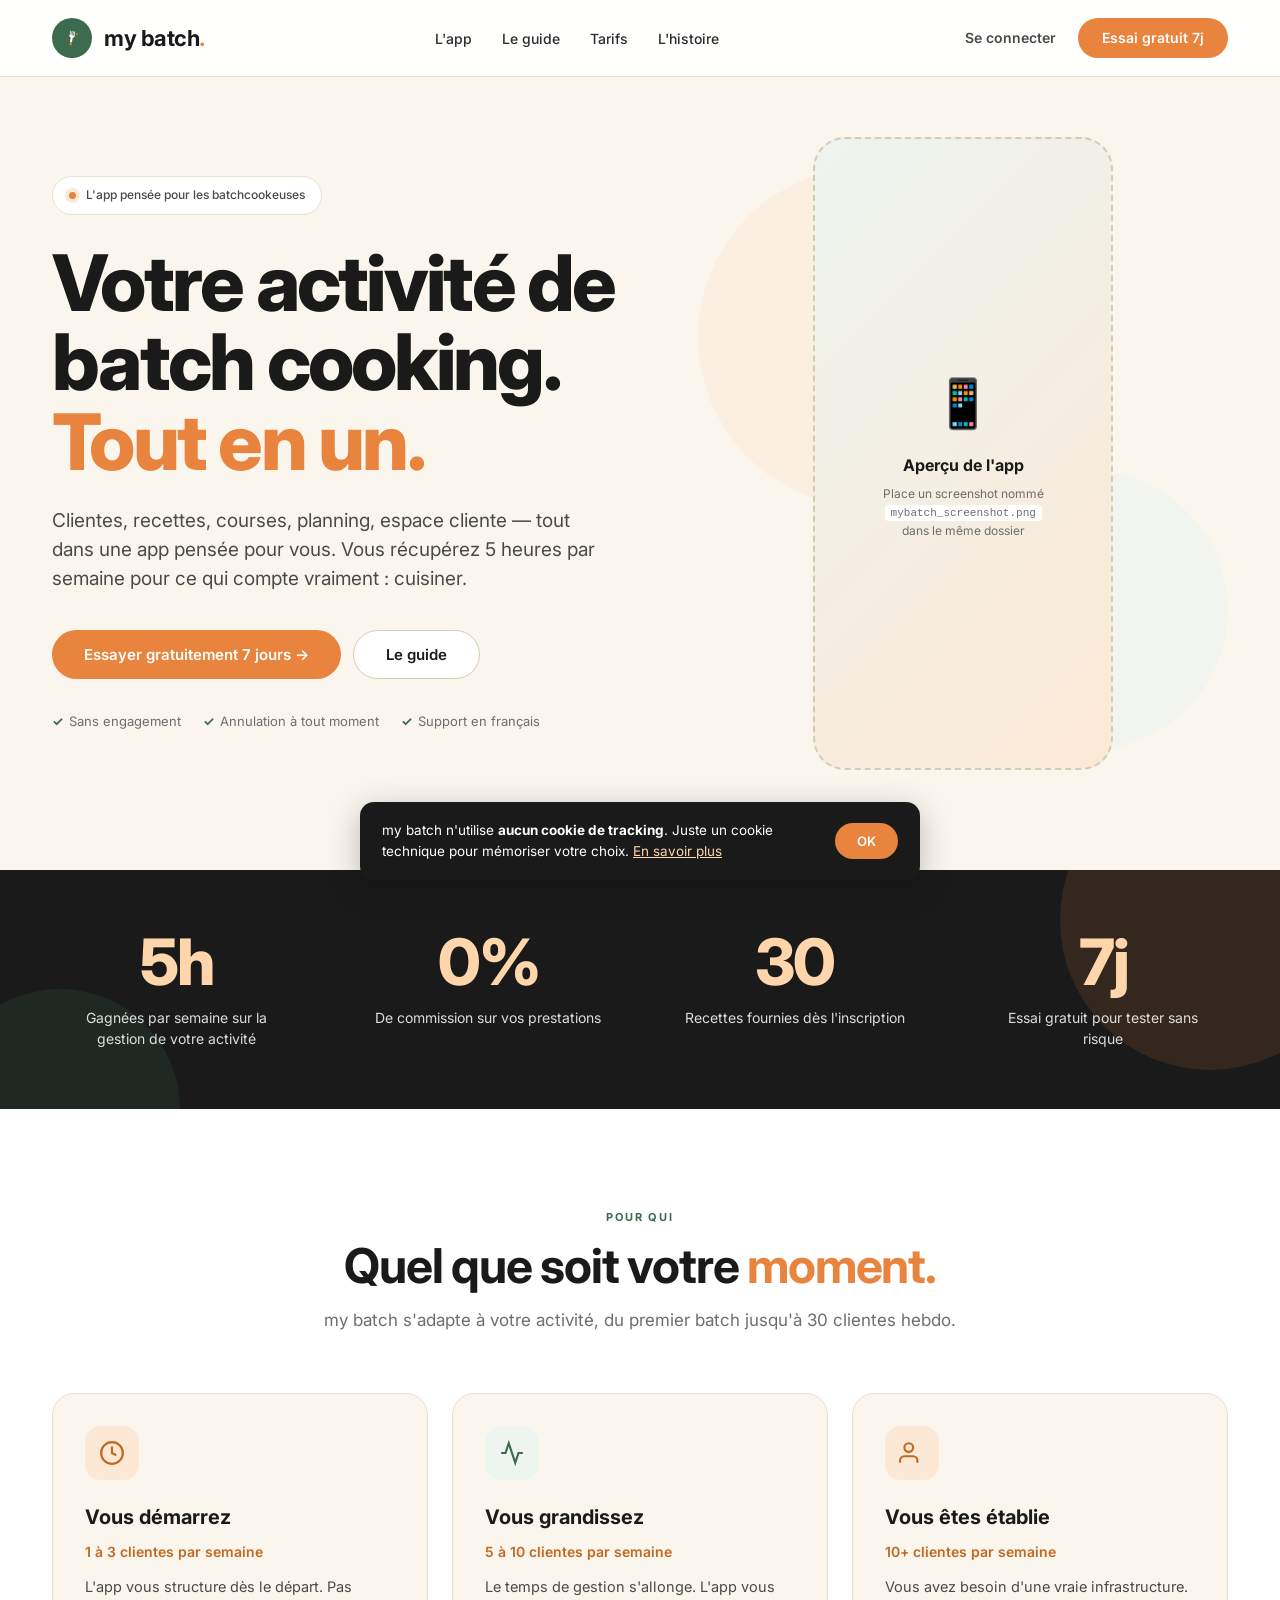
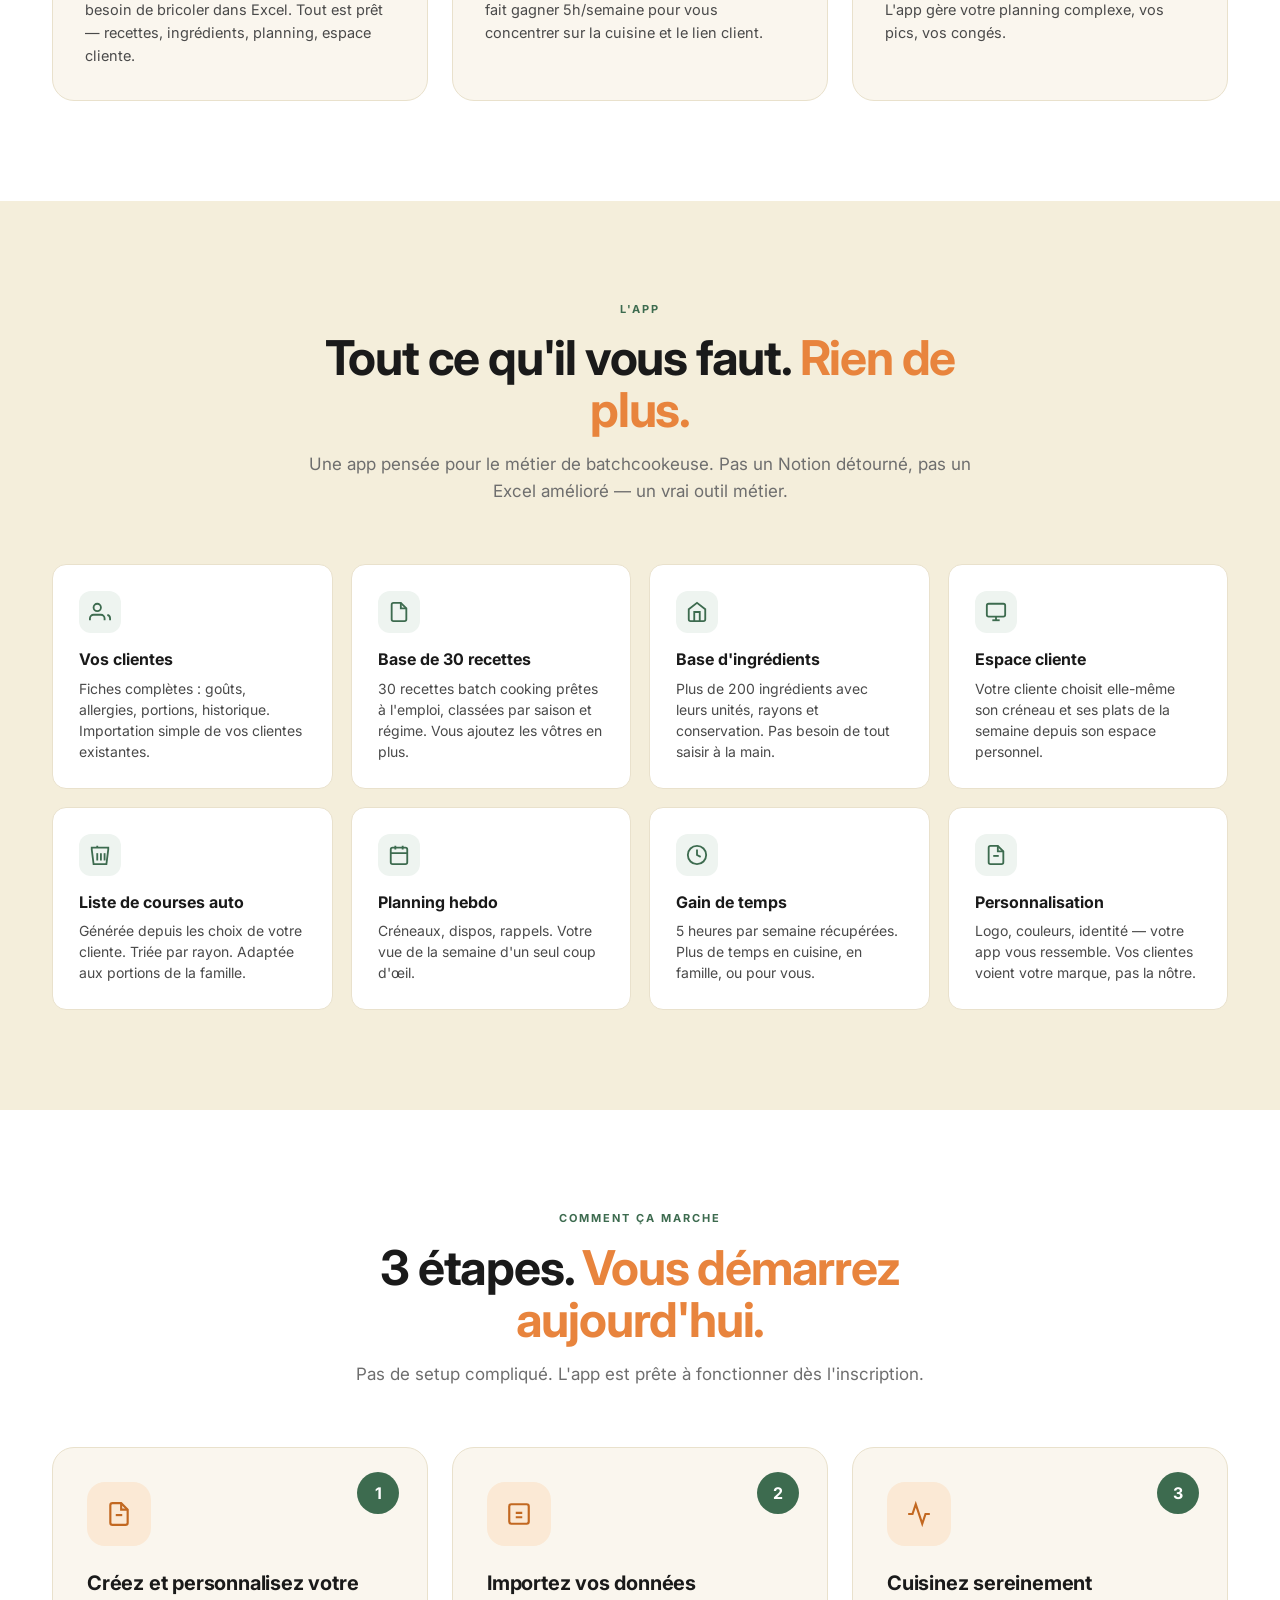
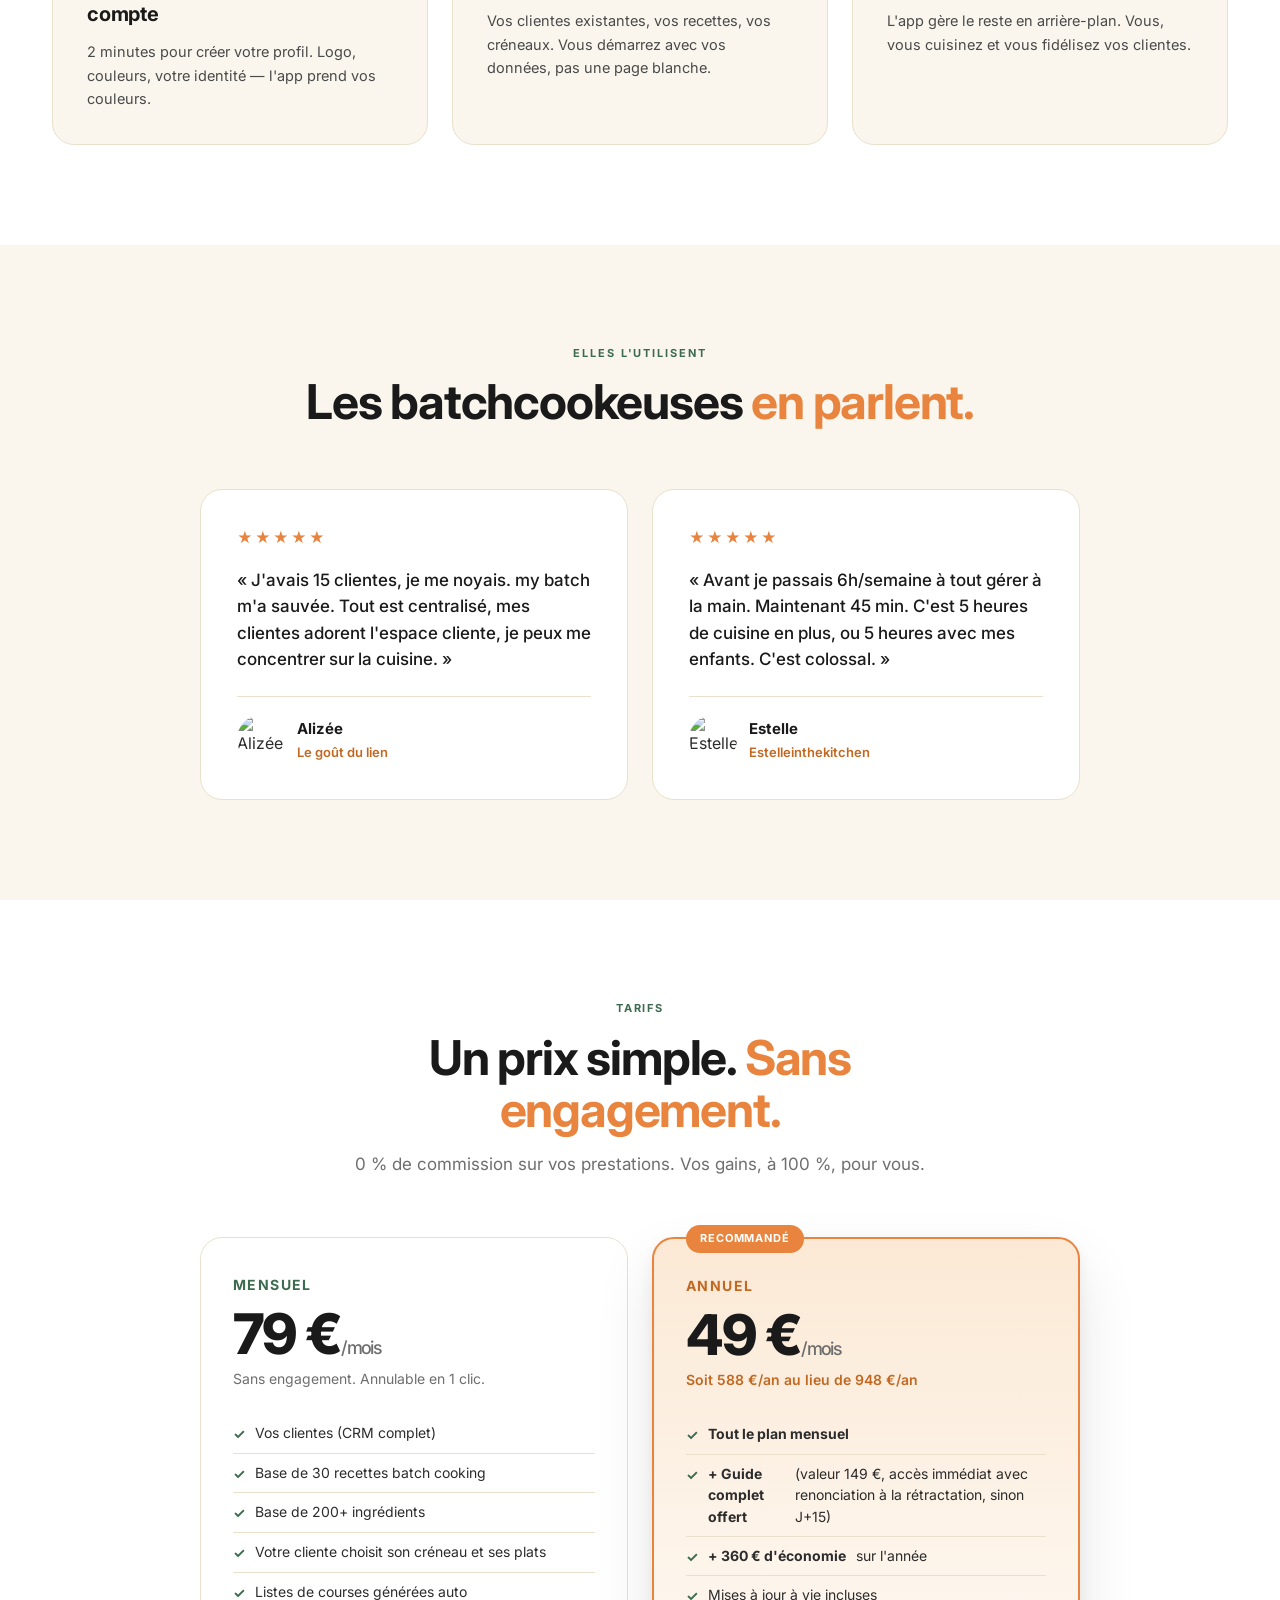
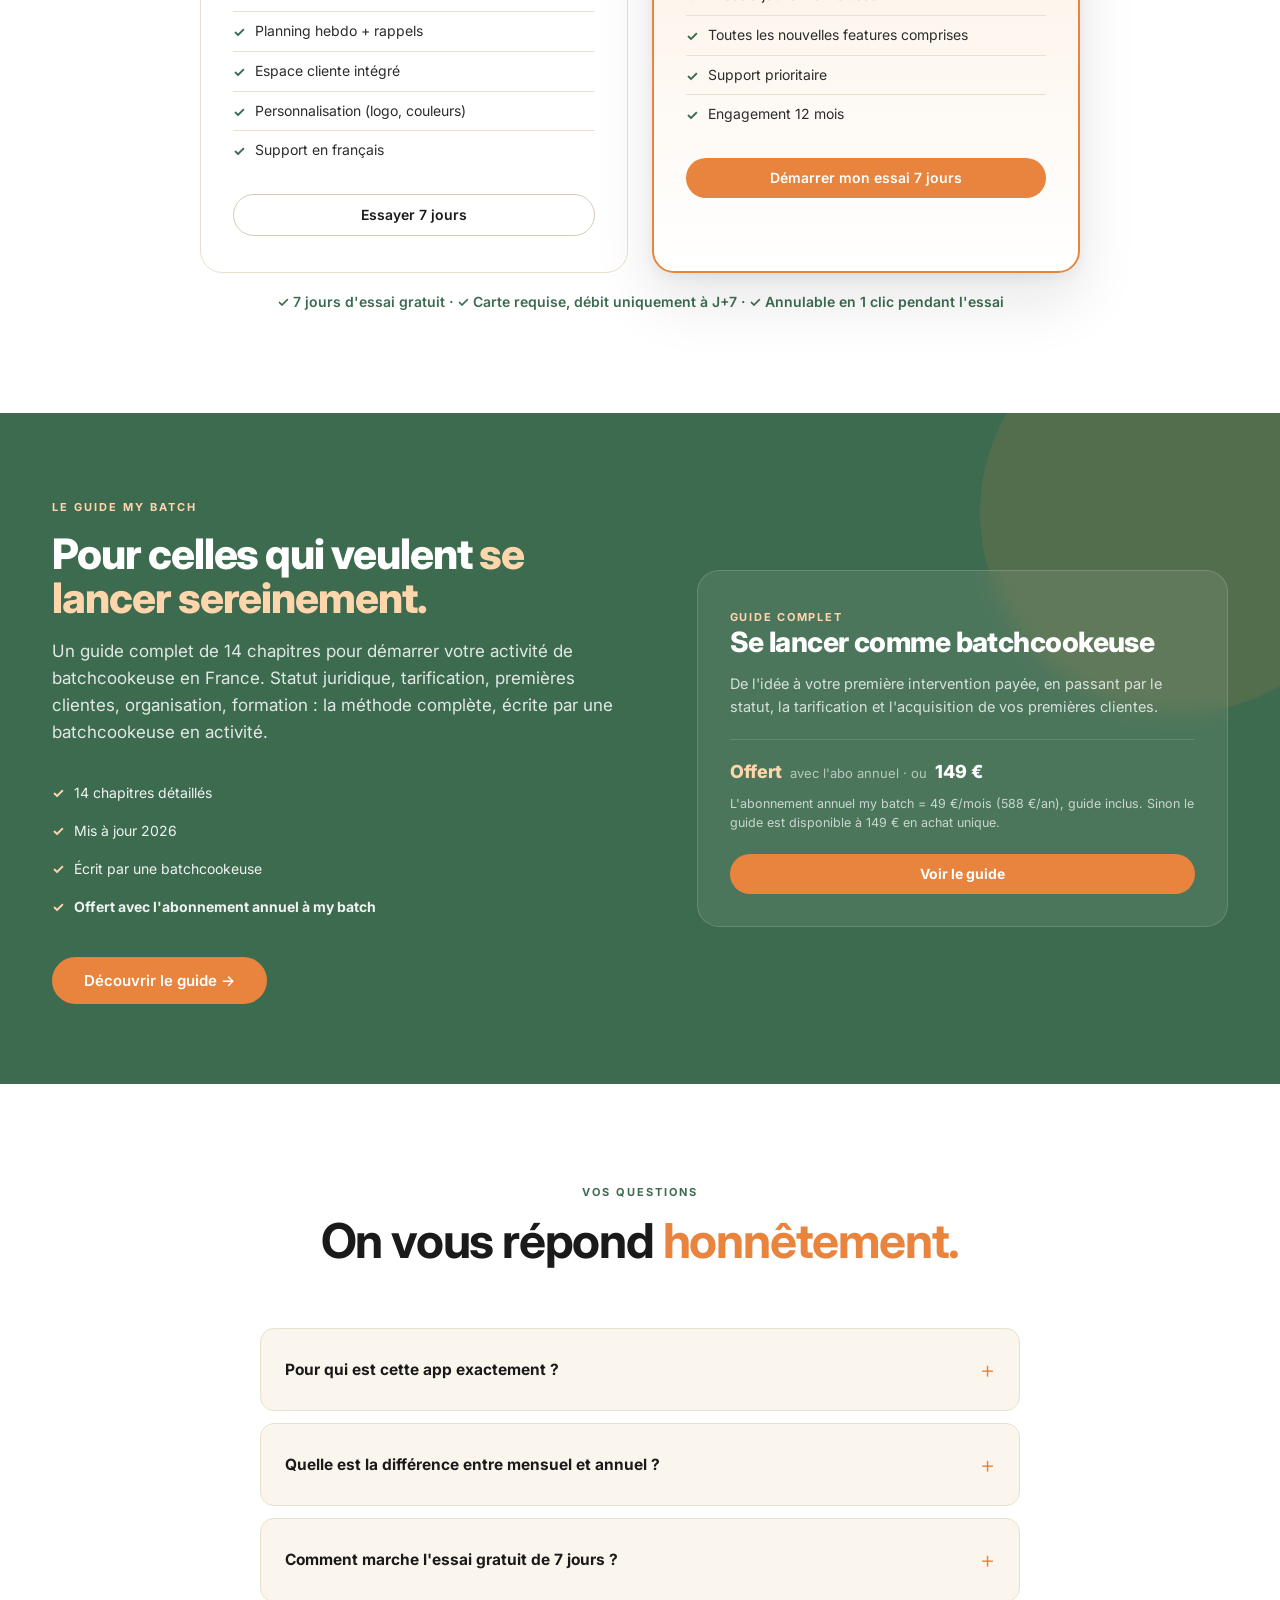
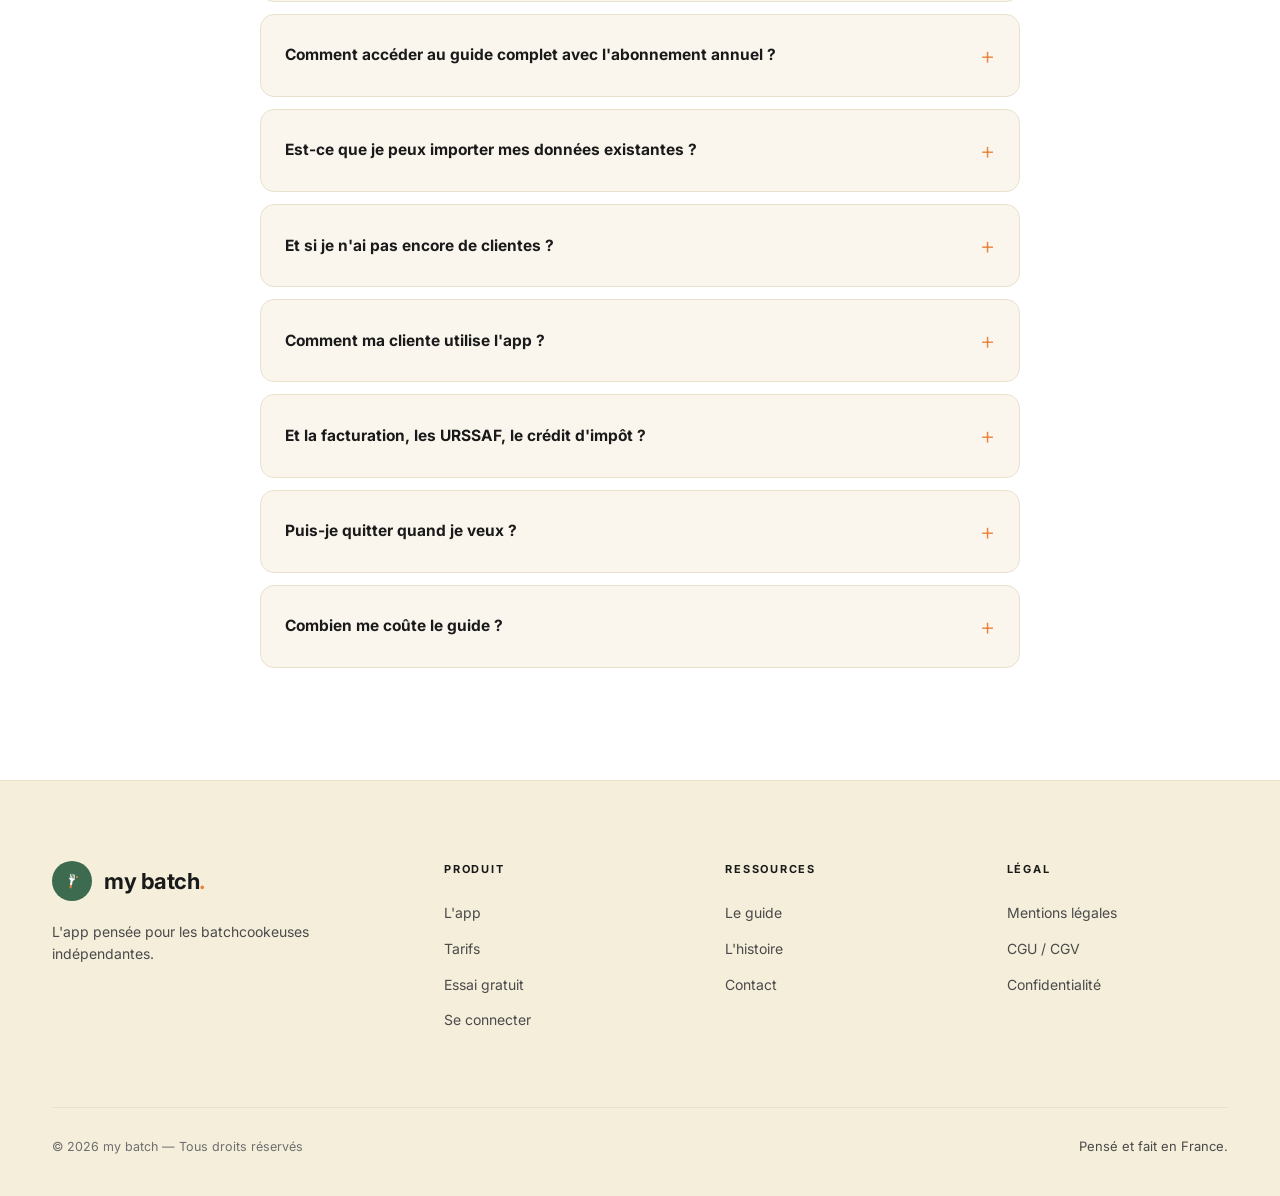
==== index.html @ 67fba5bf "Pricing legal : essai 7j avec CB requise, mecanisme de renonciation a la retractation pour guide ann" ====
<!DOCTYPE html>
<html lang="fr">
<head>
<meta charset="UTF-8">
<meta name="viewport" content="width=device-width, initial-scale=1.0">
<meta name="description" content="my batch — L'app pensée pour les batchcookeuses indépendantes. Clientes, recettes, courses, planning, espace cliente : tout en un.">
<title>my batch — L'app des batchcookeuses indépendantes</title>
<meta property="og:type" content="website">
<meta property="og:locale" content="fr_FR">
<meta property="og:site_name" content="my batch">
<meta property="og:url" content="https://mybatch.cooking/">
<meta property="og:title" content="my batch — L'app des batchcookeuses indépendantes">
<meta property="og:description" content="L'app pensée pour les batchcookeuses indépendantes. Clientes, recettes, courses, planning, espace cliente : tout en un.">
<meta property="og:image" content="https://mybatch.cooking/og-image.png">
<meta name="twitter:card" content="summary_large_image">
<meta name="twitter:title" content="my batch — L'app des batchcookeuses indépendantes">
<meta name="twitter:description" content="L'app pensée pour les batchcookeuses indépendantes. Clientes, recettes, courses, planning, espace cliente : tout en un.">
<meta name="twitter:image" content="https://mybatch.cooking/og-image.png">
<link rel="icon" href="favicon.svg" type="image/svg+xml">
<link rel="preconnect" href="https://fonts.googleapis.com">
<link rel="preconnect" href="https://fonts.gstatic.com" crossorigin>
<link href="https://fonts.googleapis.com/css2?family=Caveat:wght@500&family=Inter:wght@300;400;500;600;700;800&display=swap" rel="stylesheet">
<link rel="stylesheet" href="styles.css">
<style>
.hero{padding:60px 0 100px;position:relative;overflow:hidden}
.hero-grid{display:grid;grid-template-columns:1.1fr 1fr;gap:64px;align-items:center}
.hero-eyebrow{display:inline-flex;align-items:center;gap:10px;background:#fff;padding:9px 16px;border-radius:999px;font-size:12px;color:var(--tx-2);font-weight:500;border:1px solid var(--line);margin-bottom:28px}
.hero-eyebrow .pulse{width:7px;height:7px;border-radius:50%;background:var(--orange);box-shadow:0 0 0 4px rgba(232,132,61,.18)}
h1.hero-title{font-weight:800;font-size:78px;line-height:1.02;letter-spacing:-.035em;color:var(--ink);margin-bottom:24px}
h1.hero-title .accent{color:var(--orange)}
.hero-sub{font-size:19px;line-height:1.55;color:var(--tx-2);max-width:560px;margin-bottom:36px;font-weight:400}
.hero-actions{display:flex;gap:12px;flex-wrap:wrap;margin-bottom:32px}
.hero-reassure{display:flex;gap:22px;flex-wrap:wrap;color:var(--muted);font-size:13px}
.hero-reassure span{display:flex;align-items:center;gap:6px}
.hero-reassure .ck{color:var(--green);flex-shrink:0;font-weight:700}

.hero-mockup{position:relative;display:flex;justify-content:center;align-items:center;min-height:560px}
.hero-mockup::before{content:"";position:absolute;width:340px;height:340px;background:var(--orange-pale);border-radius:50%;opacity:.5;top:30px;left:0;z-index:-1}
.hero-mockup::after{content:"";position:absolute;width:280px;height:280px;background:var(--green-pale);border-radius:50%;opacity:.7;bottom:20px;right:0;z-index:-1}
.mockup-img{max-width:380px;width:100%;border-radius:28px;box-shadow:var(--shadow-lg);position:relative;z-index:1}
.mockup-fallback{display:none;flex-direction:column;width:300px;aspect-ratio:9/19;background:linear-gradient(135deg,var(--green-pale),var(--orange-pale));border-radius:32px;align-items:center;justify-content:center;font-size:14px;color:var(--muted);text-align:center;padding:24px;line-height:1.5;position:relative;z-index:1;border:2px dashed var(--line-2)}

.pour-qui{background:#fff}
.persona-grid{display:grid;grid-template-columns:repeat(3,1fr);gap:24px}
.persona-card{background:var(--bg);border:1px solid var(--line);border-radius:var(--r-lg);padding:32px}
.persona-card .ic{width:54px;height:54px;border-radius:16px;background:var(--orange-pale);color:var(--orange-2);display:flex;align-items:center;justify-content:center;margin-bottom:22px}
.persona-card.green .ic{background:var(--green-pale);color:var(--green)}
.persona-card h3{font-size:20px;font-weight:700;color:var(--ink);margin-bottom:8px}
.persona-card .sub{font-size:14px;color:var(--orange-2);font-weight:600;margin-bottom:12px}
.persona-card p{font-size:14.5px;color:var(--tx-2);line-height:1.6}

.features{background:var(--bg-2)}
.feat-grid{display:grid;grid-template-columns:repeat(4,1fr);gap:18px}
.feat{background:#fff;border:1px solid var(--line);border-radius:var(--r);padding:26px}
.feat .ic{width:42px;height:42px;border-radius:12px;background:var(--green-pale);color:var(--green);display:flex;align-items:center;justify-content:center;margin-bottom:14px}
.feat h4{font-size:16px;font-weight:700;color:var(--ink);margin-bottom:6px}
.feat p{font-size:14px;color:var(--tx-2);line-height:1.5}

.saved-band{background:var(--ink);color:#fff;padding:60px 0;position:relative;overflow:hidden}
.saved-band::before{content:"";position:absolute;top:-100px;right:-80px;width:300px;height:300px;background:var(--orange);border-radius:50%;opacity:.12}
.saved-band::after{content:"";position:absolute;bottom:-120px;left:-60px;width:240px;height:240px;background:var(--green);border-radius:50%;opacity:.18}
.saved-grid{display:flex;justify-content:space-around;flex-wrap:wrap;gap:40px;position:relative;z-index:1;padding:0 40px}
.saved-item{display:flex;flex-direction:column;align-items:center;text-align:center;max-width:230px}
.saved-item .n{font-size:64px;font-weight:800;line-height:1;color:var(--orange-soft);letter-spacing:-.03em}
.saved-item .l{font-size:14px;color:rgba(255,255,255,.85);margin-top:14px;line-height:1.45}

.how{background:#fff}
.how-grid{display:grid;grid-template-columns:repeat(3,1fr);gap:24px}
.how-card{background:var(--bg);border-radius:var(--r-lg);padding:34px;position:relative;border:1px solid var(--line)}
.how-card .num{position:absolute;top:24px;right:28px;width:42px;height:42px;border-radius:50%;background:var(--green);color:#fff;font-weight:700;font-size:16px;display:flex;align-items:center;justify-content:center}
.how-card .icon{width:64px;height:64px;border-radius:18px;background:var(--orange-pale);display:flex;align-items:center;justify-content:center;color:var(--orange-2);margin-bottom:22px}
.how-card h3{font-weight:700;font-size:20px;letter-spacing:-.01em;color:var(--ink);margin-bottom:10px}
.how-card p{font-size:14.5px;color:var(--tx-2);line-height:1.6}

.testi{background:var(--bg)}
.testi-grid{display:grid;grid-template-columns:repeat(2,1fr);gap:24px;max-width:880px;margin:0 auto}
.testi-card{background:#fff;border-radius:var(--r-lg);padding:36px;border:1px solid var(--line)}
.testi-card .stars{color:var(--orange);font-size:15px;letter-spacing:2px;margin-bottom:18px}
.testi-card .text{font-size:17px;color:var(--ink);line-height:1.55;margin-bottom:24px;font-weight:500}
.testi-author{display:flex;align-items:center;gap:12px;padding-top:18px;border-top:1px solid var(--line)}
.testi-author .av{width:48px;height:48px;border-radius:50%;overflow:hidden;flex-shrink:0}
.testi-author .av img{width:100%;height:100%;object-fit:cover}
.testi-author .name{font-size:15px;font-weight:700;color:var(--ink)}
.testi-author .role{font-size:13px;color:var(--orange-2);margin-top:2px;font-weight:600}

.pricing{background:#fff}
.pricing-grid{display:grid;grid-template-columns:repeat(2,minmax(0,1fr));max-width:880px;gap:24px;margin:0 auto}
.price-card{background:#fff;border:1.5px solid var(--line);border-radius:var(--r-lg);padding:36px 32px;position:relative}
.price-card.featured{border:2px solid var(--orange);background:linear-gradient(180deg,var(--orange-pale) 0%,#fff 100%);box-shadow:var(--shadow-lg)}
.price-card.featured::before{content:"Recommandé";position:absolute;top:-14px;left:32px;background:var(--orange);color:#fff;padding:5px 14px;border-radius:999px;font-size:11px;font-weight:700;text-transform:uppercase;letter-spacing:.08em}
.price-card .p-name{font-size:14px;font-weight:700;color:var(--green);text-transform:uppercase;letter-spacing:.1em;margin-bottom:10px}
.price-card .p-price{font-size:56px;font-weight:800;color:var(--ink);letter-spacing:-.03em;line-height:1;margin-bottom:6px}
.price-card .p-price small{font-size:18px;color:var(--muted);font-weight:500}
.price-card .p-sub{font-size:14px;color:var(--muted);margin-bottom:24px}
.price-card .p-list{list-style:none;margin-bottom:24px}
.price-card .p-list li{padding:8px 0;font-size:14px;color:var(--tx);display:flex;align-items:flex-start;gap:10px;border-bottom:1px solid var(--line)}
.price-card .p-list li:last-child{border:none}
.price-card .p-list li::before{content:"✓";color:var(--green);font-weight:700;flex-shrink:0;margin-top:1px}
.price-card .btn{width:100%;justify-content:center}
.price-promo{text-align:center;font-size:14px;color:var(--green);margin-top:18px;font-weight:600}

.guide-cta{background:var(--green);color:#fff;padding:80px 0;position:relative;overflow:hidden}
.guide-cta::before{content:"";position:absolute;top:-100px;right:-100px;width:400px;height:400px;background:var(--orange);border-radius:50%;opacity:.12}
.guide-cta-grid{display:grid;grid-template-columns:1.1fr 1fr;gap:60px;align-items:center;position:relative;z-index:1}
.guide-cta h2{font-size:42px;font-weight:800;line-height:1.05;letter-spacing:-.025em;margin-bottom:18px}
.guide-cta h2 .accent{color:var(--orange-soft)}
.guide-cta p{font-size:17px;color:rgba(255,255,255,.85);line-height:1.6;margin-bottom:28px}
.guide-cta ul{list-style:none;margin-bottom:32px}
.guide-cta li{padding:8px 0;font-size:14px;color:rgba(255,255,255,.92);display:flex;align-items:center;gap:10px}
.guide-cta li::before{content:"✓";color:var(--orange-soft);font-weight:700}
.guide-card{background:rgba(255,255,255,.08);backdrop-filter:blur(10px);border:1px solid rgba(255,255,255,.15);border-radius:var(--r-lg);padding:32px;color:#fff}
.guide-card .guide-eyebrow{font-size:11px;letter-spacing:.16em;text-transform:uppercase;color:var(--orange-soft);font-weight:700;margin-bottom:14px}
.guide-card h3{font-size:28px;font-weight:800;letter-spacing:-.02em;margin-bottom:14px;line-height:1.1}
.guide-card p{font-size:14.5px;color:rgba(255,255,255,.78);line-height:1.6;margin-bottom:20px}
.guide-card .price-row{display:flex;align-items:baseline;gap:8px;margin-bottom:8px;padding-top:18px;border-top:1px solid rgba(255,255,255,.12)}
.guide-card .price-row .free{font-size:18px;font-weight:800;color:var(--orange-soft)}
.guide-card .price-row .or{font-size:13px;color:rgba(255,255,255,.6)}
.guide-card .price-row .paid{font-size:18px;font-weight:800;color:#fff}
.guide-card .price-note{font-size:12.5px;color:rgba(255,255,255,.7);margin-bottom:22px}

.faq{background:#fff}
.faq-list{max-width:760px;margin:0 auto}
.faq-item{background:var(--bg);border-radius:var(--r);padding:22px 24px;margin-bottom:12px;border:1px solid var(--line)}
.faq-item summary{font-size:15.5px;font-weight:700;color:var(--ink);cursor:pointer;display:flex;justify-content:space-between;align-items:center;list-style:none}
.faq-item summary::-webkit-details-marker{display:none}
.faq-item summary::after{content:"+";font-size:24px;color:var(--orange);font-weight:300;transition:transform .2s}
.faq-item[open] summary::after{transform:rotate(45deg)}
.faq-item p{font-size:14.5px;color:var(--tx-2);line-height:1.6;margin-top:14px;padding-top:14px;border-top:1px solid var(--line)}

@media(max-width:1080px){
  .hero-grid,.guide-cta-grid{grid-template-columns:1fr;gap:48px}
  .persona-grid,.how-grid{grid-template-columns:1fr}
  .testi-grid,.pricing-grid{grid-template-columns:1fr}
  .feat-grid{grid-template-columns:repeat(2,1fr)}
  h1.hero-title{font-size:54px}
}
@media(max-width:680px){
  h1.hero-title{font-size:42px}
  .feat-grid{grid-template-columns:1fr}
  .saved-grid{flex-direction:column;gap:28px}
}
</style>
</head>
<body>

<!-- NAV -->
<header class="nav">
  <div class="wrap">
    <div class="nav-row">
      <a href="index.html" class="brand">
        <div class="brand-mark"><svg viewBox="0 0 32 32" fill="none" stroke="#fff" stroke-width="2" stroke-linecap="round" stroke-linejoin="round"><g transform="rotate(10 16 16)"><path d="M12 6 L13 6 L13 12 L14 12 L14 6 L15 6 L15 12 L16 12 L16 6 L17 6 L17 12 L18 12 L18 6 L19 6 L19 12 L19.5 12 L19.5 13.5 L17 16 L17 22 L14 22 L14 16 L11.5 13.5 L11.5 12 L12 12 Z" fill="#fff" stroke="none"/><path d="M14 22 L17 22 L17 25 Q17 27 15.5 27 Q14 27 14 25 Z" fill="#E8843D" stroke="none"/><circle cx="22" cy="9" r="1.4" fill="#E8843D" stroke="none"/></g></svg></div>
        <div class="brand-name">my batch<span class="dot">.</span></div>
      </a>
      <ul class="nav-links">
        <li><a href="#features">L'app</a></li>
        <li><a href="guide.html">Le guide</a></li>
        <li><a href="#tarifs">Tarifs</a></li>
        <li><a href="histoire.html">L'histoire</a></li>
      </ul>
      <div class="nav-actions">
        <a href="https://app.mybatch.cooking" class="btn btn-ghost">Se connecter</a>
        <a href="https://app.mybatch.cooking" class="btn btn-orange">Essai gratuit 7j</a>
      </div>
    </div>
  </div>
</header>

<!-- HERO -->
<section class="hero">
  <div class="wrap">
    <div class="hero-grid">
      <div>
        <span class="hero-eyebrow"><span class="pulse"></span>L'app pensée pour les batchcookeuses</span>
        <h1 class="hero-title">Votre activité de batch cooking. <span class="accent">Tout en un.</span></h1>
        <p class="hero-sub">Clientes, recettes, courses, planning, espace cliente — tout dans une app pensée pour vous. Vous récupérez 5 heures par semaine pour ce qui compte vraiment : cuisiner.</p>
        <div class="hero-actions">
          <a href="https://app.mybatch.cooking" class="btn btn-orange btn-lg">Essayer gratuitement 7 jours →</a>
          <a href="guide.html" class="btn btn-line btn-lg">Le guide</a>
        </div>
        <div class="hero-reassure">
          <span><span class="ck">✓</span> Sans engagement</span>
          <span><span class="ck">✓</span> Annulation à tout moment</span>
          <span><span class="ck">✓</span> Support en français</span>
        </div>
      </div>

      <div class="hero-mockup">
        <img class="mockup-img" src="mybatch_screenshot.png" alt="Aperçu de l'app my batch" onerror="this.style.display='none';document.getElementById('mockup-fallback').style.display='flex'">
        <div id="mockup-fallback" class="mockup-fallback">
          <div style="font-size:48px;margin-bottom:14px">📱</div>
          <strong style="color:var(--ink);margin-bottom:8px;font-size:16px">Aperçu de l'app</strong>
          <span style="font-size:12px;color:var(--muted)">Place un screenshot nommé<br><code style="background:#fff;padding:2px 6px;border-radius:4px;font-size:11px">mybatch_screenshot.png</code><br>dans le même dossier</span>
        </div>
      </div>
    </div>
  </div>
</section>

<!-- TIME SAVED -->
<div class="saved-band">
  <div class="saved-grid">
    <div class="saved-item"><div class="n">5h</div><div class="l">Gagnées par semaine sur la gestion de votre activité</div></div>
    <div class="saved-item"><div class="n">0%</div><div class="l">De commission sur vos prestations</div></div>
    <div class="saved-item"><div class="n">30</div><div class="l">Recettes fournies dès l'inscription</div></div>
    <div class="saved-item"><div class="n">7j</div><div class="l">Essai gratuit pour tester sans risque</div></div>
  </div>
</div>

<!-- POUR QUI -->
<section class="pour-qui">
  <div class="wrap">
    <div class="sect-head">
      <span class="caps">Pour qui</span>
      <h2>Quel que soit votre <span class="accent">moment.</span></h2>
      <p>my batch s'adapte à votre activité, du premier batch jusqu'à 30 clientes hebdo.</p>
    </div>
    <div class="persona-grid">
      <div class="persona-card">
        <div class="ic"><svg width="26" height="26" viewBox="0 0 24 24" fill="none" stroke="currentColor" stroke-width="2"><circle cx="12" cy="12" r="10"/><path d="M12 6v6l4 2"/></svg></div>
        <h3>Vous démarrez</h3>
        <div class="sub">1 à 3 clientes par semaine</div>
        <p>L'app vous structure dès le départ. Pas besoin de bricoler dans Excel. Tout est prêt — recettes, ingrédients, planning, espace cliente.</p>
      </div>
      <div class="persona-card green">
        <div class="ic"><svg width="26" height="26" viewBox="0 0 24 24" fill="none" stroke="currentColor" stroke-width="2"><polyline points="22 12 18 12 15 21 9 3 6 12 2 12"/></svg></div>
        <h3>Vous grandissez</h3>
        <div class="sub">5 à 10 clientes par semaine</div>
        <p>Le temps de gestion s'allonge. L'app vous fait gagner 5h/semaine pour vous concentrer sur la cuisine et le lien client.</p>
      </div>
      <div class="persona-card">
        <div class="ic"><svg width="26" height="26" viewBox="0 0 24 24" fill="none" stroke="currentColor" stroke-width="2"><path d="M17 21v-2a4 4 0 0 0-4-4H5a4 4 0 0 0-4 4v2"/><circle cx="9" cy="7" r="4"/></svg></div>
        <h3>Vous êtes établie</h3>
        <div class="sub">10+ clientes par semaine</div>
        <p>Vous avez besoin d'une vraie infrastructure. L'app gère votre planning complexe, vos pics, vos congés.</p>
      </div>
    </div>
  </div>
</section>

<!-- FEATURES -->
<section id="features" class="features">
  <div class="wrap">
    <div class="sect-head">
      <span class="caps">L'app</span>
      <h2>Tout ce qu'il vous faut. <span class="accent">Rien de plus.</span></h2>
      <p>Une app pensée pour le métier de batchcookeuse. Pas un Notion détourné, pas un Excel amélioré — un vrai outil métier.</p>
    </div>
    <div class="feat-grid">
      <div class="feat">
        <div class="ic"><svg width="22" height="22" viewBox="0 0 24 24" fill="none" stroke="currentColor" stroke-width="2"><path d="M17 21v-2a4 4 0 0 0-4-4H5a4 4 0 0 0-4 4v2"/><circle cx="9" cy="7" r="4"/><path d="M23 21v-2a4 4 0 0 0-3-3.87"/></svg></div>
        <h4>Vos clientes</h4>
        <p>Fiches complètes : goûts, allergies, portions, historique. Importation simple de vos clientes existantes.</p>
      </div>
      <div class="feat">
        <div class="ic"><svg width="22" height="22" viewBox="0 0 24 24" fill="none" stroke="currentColor" stroke-width="2"><path d="M14 2H6a2 2 0 0 0-2 2v16a2 2 0 0 0 2 2h12a2 2 0 0 0 2-2V8z"/><polyline points="14 2 14 8 20 8"/></svg></div>
        <h4>Base de 30 recettes</h4>
        <p>30 recettes batch cooking prêtes à l'emploi, classées par saison et régime. Vous ajoutez les vôtres en plus.</p>
      </div>
      <div class="feat">
        <div class="ic"><svg width="22" height="22" viewBox="0 0 24 24" fill="none" stroke="currentColor" stroke-width="2"><path d="M3 9l9-7 9 7v11a2 2 0 0 1-2 2H5a2 2 0 0 1-2-2z"/><polyline points="9 22 9 12 15 12 15 22"/></svg></div>
        <h4>Base d'ingrédients</h4>
        <p>Plus de 200 ingrédients avec leurs unités, rayons et conservation. Pas besoin de tout saisir à la main.</p>
      </div>
      <div class="feat">
        <div class="ic"><svg width="22" height="22" viewBox="0 0 24 24" fill="none" stroke="currentColor" stroke-width="2"><rect x="2" y="3" width="20" height="14" rx="2"/><line x1="8" y1="21" x2="16" y2="21"/><line x1="12" y1="17" x2="12" y2="21"/></svg></div>
        <h4>Espace cliente</h4>
        <p>Votre cliente choisit elle-même son créneau et ses plats de la semaine depuis son espace personnel.</p>
      </div>
      <div class="feat">
        <div class="ic"><svg width="22" height="22" viewBox="0 0 24 24" fill="none" stroke="currentColor" stroke-width="2"><path d="M9 2L9 4 L21 4 L21 6 L19 22 L5 22 L3 6 L3 4 L9 4"/><line x1="9" y1="10" x2="9" y2="18"/><line x1="13" y1="10" x2="13" y2="18"/><line x1="17" y1="10" x2="17" y2="18"/></svg></div>
        <h4>Liste de courses auto</h4>
        <p>Générée depuis les choix de votre cliente. Triée par rayon. Adaptée aux portions de la famille.</p>
      </div>
      <div class="feat">
        <div class="ic"><svg width="22" height="22" viewBox="0 0 24 24" fill="none" stroke="currentColor" stroke-width="2"><rect x="3" y="4" width="18" height="18" rx="2"/><path d="M16 2v4M8 2v4M3 10h18"/></svg></div>
        <h4>Planning hebdo</h4>
        <p>Créneaux, dispos, rappels. Votre vue de la semaine d'un seul coup d'œil.</p>
      </div>
      <div class="feat">
        <div class="ic"><svg width="22" height="22" viewBox="0 0 24 24" fill="none" stroke="currentColor" stroke-width="2"><circle cx="12" cy="12" r="10"/><path d="M12 6v6l4 2"/></svg></div>
        <h4>Gain de temps</h4>
        <p>5 heures par semaine récupérées. Plus de temps en cuisine, en famille, ou pour vous.</p>
      </div>
      <div class="feat">
        <div class="ic"><svg width="22" height="22" viewBox="0 0 24 24" fill="none" stroke="currentColor" stroke-width="2"><path d="M14 2H6a2 2 0 0 0-2 2v16a2 2 0 0 0 2 2h12a2 2 0 0 0 2-2V8z"/><polyline points="14 2 14 8 20 8"/><line x1="9" y1="13" x2="15" y2="13"/></svg></div>
        <h4>Personnalisation</h4>
        <p>Logo, couleurs, identité — votre app vous ressemble. Vos clientes voient votre marque, pas la nôtre.</p>
      </div>
    </div>
  </div>
</section>

<!-- HOW -->
<section class="how">
  <div class="wrap">
    <div class="sect-head">
      <span class="caps">Comment ça marche</span>
      <h2>3 étapes. <span class="accent">Vous démarrez aujourd'hui.</span></h2>
      <p>Pas de setup compliqué. L'app est prête à fonctionner dès l'inscription.</p>
    </div>
    <div class="how-grid">
      <div class="how-card">
        <span class="num">1</span>
        <div class="icon"><svg width="26" height="26" viewBox="0 0 24 24" fill="none" stroke="currentColor" stroke-width="2"><path d="M14 2H6a2 2 0 0 0-2 2v16a2 2 0 0 0 2 2h12a2 2 0 0 0 2-2V8z"/><polyline points="14 2 14 8 20 8"/><line x1="9" y1="13" x2="15" y2="13"/></svg></div>
        <h3>Créez et personnalisez votre compte</h3>
        <p>2 minutes pour créer votre profil. Logo, couleurs, votre identité — l'app prend vos couleurs.</p>
      </div>
      <div class="how-card">
        <span class="num">2</span>
        <div class="icon"><svg width="26" height="26" viewBox="0 0 24 24" fill="none" stroke="currentColor" stroke-width="2"><path d="M9 11h6M9 15h6"/><rect x="3" y="3" width="18" height="18" rx="2"/></svg></div>
        <h3>Importez vos données</h3>
        <p>Vos clientes existantes, vos recettes, vos créneaux. Vous démarrez avec vos données, pas une page blanche.</p>
      </div>
      <div class="how-card">
        <span class="num">3</span>
        <div class="icon"><svg width="26" height="26" viewBox="0 0 24 24" fill="none" stroke="currentColor" stroke-width="2"><polyline points="22 12 18 12 15 21 9 3 6 12 2 12"/></svg></div>
        <h3>Cuisinez sereinement</h3>
        <p>L'app gère le reste en arrière-plan. Vous, vous cuisinez et vous fidélisez vos clientes.</p>
      </div>
    </div>
  </div>
</section>

<!-- TESTIMONIALS -->
<section class="testi">
  <div class="wrap">
    <div class="sect-head">
      <span class="caps">Elles l'utilisent</span>
      <h2>Les batchcookeuses <span class="accent">en parlent.</span></h2>
    </div>
    <div class="testi-grid">
      <div class="testi-card">
        <div class="stars">★★★★★</div>
        <div class="text">« J'avais 15 clientes, je me noyais. my batch m'a sauvée. Tout est centralisé, mes clientes adorent l'espace cliente, je peux me concentrer sur la cuisine. »</div>
        <div class="testi-author">
          <div class="av"><img src="https://randomuser.me/api/portraits/women/44.jpg" alt="Alizée"></div>
          <div><div class="name">Alizée</div><div class="role">Le goût du lien</div></div>
        </div>
      </div>
      <div class="testi-card">
        <div class="stars">★★★★★</div>
        <div class="text">« Avant je passais 6h/semaine à tout gérer à la main. Maintenant 45 min. C'est 5 heures de cuisine en plus, ou 5 heures avec mes enfants. C'est colossal. »</div>
        <div class="testi-author">
          <div class="av"><img src="https://randomuser.me/api/portraits/women/68.jpg" alt="Estelle"></div>
          <div><div class="name">Estelle</div><div class="role">Estelleinthekitchen</div></div>
        </div>
      </div>
    </div>
  </div>
</section>

<!-- PRICING -->
<section id="tarifs" class="pricing">
  <div class="wrap">
    <div class="sect-head">
      <span class="caps">Tarifs</span>
      <h2>Un prix simple. <span class="accent">Sans engagement.</span></h2>
      <p>0 % de commission sur vos prestations. Vos gains, à 100 %, pour vous.</p>
    </div>
    <div class="pricing-grid">
      <div class="price-card">
        <div class="p-name">Mensuel</div>
        <div class="p-price">79 €<small>/mois</small></div>
        <div class="p-sub">Sans engagement. Annulable en 1 clic.</div>
        <ul class="p-list">
          <li>Vos clientes (CRM complet)</li>
          <li>Base de 30 recettes batch cooking</li>
          <li>Base de 200+ ingrédients</li>
          <li>Votre cliente choisit son créneau et ses plats</li>
          <li>Listes de courses générées auto</li>
          <li>Planning hebdo + rappels</li>
          <li>Espace cliente intégré</li>
          <li>Personnalisation (logo, couleurs)</li>
          <li>Support en français</li>
        </ul>
        <a href="https://app.mybatch.cooking" class="btn btn-line">Essayer 7 jours</a>
      </div>
      <div class="price-card featured">
        <div class="p-name" style="color:var(--orange-2)">Annuel</div>
        <div class="p-price">49 €<small>/mois</small></div>
        <div class="p-sub" style="color:var(--orange-2);font-weight:600">Soit 588 €/an au lieu de 948 €/an</div>
        <ul class="p-list">
          <li><strong>Tout le plan mensuel</strong></li>
          <li><strong>+ Guide complet offert</strong> (valeur 149 €, accès immédiat avec renonciation à la rétractation, sinon J+15)</li>
          <li><strong>+ 360 € d'économie</strong> sur l'année</li>
          <li>Mises à jour à vie incluses</li>
          <li>Toutes les nouvelles features comprises</li>
          <li>Support prioritaire</li>
          <li>Engagement 12 mois</li>
        </ul>
        <a href="https://app.mybatch.cooking" class="btn btn-orange">Démarrer mon essai 7 jours</a>
      </div>
    </div>
    <div class="price-promo">✓ 7 jours d'essai gratuit · ✓ Carte requise, débit uniquement à J+7 · ✓ Annulable en 1 clic pendant l'essai</div>
  </div>
</section>

<!-- GUIDE CTA -->
<section class="guide-cta">
  <div class="wrap">
    <div class="guide-cta-grid">
      <div>
        <span class="caps" style="color:var(--orange-soft)">Le guide my batch</span>
        <h2 style="margin-top:14px">Pour celles qui veulent <span class="accent">se lancer sereinement.</span></h2>
        <p>Un guide complet de 14 chapitres pour démarrer votre activité de batchcookeuse en France. Statut juridique, tarification, premières clientes, organisation, formation : la méthode complète, écrite par une batchcookeuse en activité.</p>
        <ul>
          <li>14 chapitres détaillés</li>
          <li>Mis à jour 2026</li>
          <li>Écrit par une batchcookeuse</li>
          <li><strong>Offert avec l'abonnement annuel à my batch</strong></li>
        </ul>
        <a href="guide.html" class="btn btn-orange btn-lg">Découvrir le guide →</a>
      </div>
      <div class="guide-card">
        <span class="guide-eyebrow">Guide complet</span>
        <h3>Se lancer comme batchcookeuse</h3>
        <p>De l'idée à votre première intervention payée, en passant par le statut, la tarification et l'acquisition de vos premières clientes.</p>
        <div class="price-row">
          <span class="free">Offert</span>
          <span class="or">avec l'abo annuel · ou</span>
          <span class="paid">149 €</span>
        </div>
        <div class="price-note">L'abonnement annuel my batch = 49 €/mois (588 €/an), guide inclus. Sinon le guide est disponible à 149 € en achat unique.</div>
        <a href="guide.html" class="btn" style="background:var(--orange);color:#fff;width:100%;justify-content:center;font-weight:700">Voir le guide</a>
      </div>
    </div>
  </div>
</section>

<!-- FAQ -->
<section class="faq">
  <div class="wrap">
    <div class="sect-head">
      <span class="caps">Vos questions</span>
      <h2>On vous répond <span class="accent">honnêtement.</span></h2>
    </div>
    <div class="faq-list">
      <details class="faq-item"><summary>Pour qui est cette app exactement ?</summary><p>Pour les cuisinières indépendantes qui font du batch cooking à domicile chez leurs clientes. Que vous démarriez ou que vous ayez 30 clientes, l'app s'adapte.</p></details>
      <details class="faq-item"><summary>Quelle est la différence entre mensuel et annuel ?</summary><p>Le mensuel à 79 €/mois est sans engagement, résiliable à tout moment — idéal pour tester. L'annuel à 49 €/mois (588 €/an, engagement 12 mois) inclut le guide complet (valeur 149 €) et représente 360 € d'économie sur l'année.</p></details>
      <details class="faq-item"><summary>Comment marche l'essai gratuit de 7 jours ?</summary><p>L'inscription nécessite une carte bancaire pour vérifier votre identité, mais <strong>aucun montant n'est débité pendant les 7 premiers jours</strong>. À J+7, votre carte est débitée automatiquement (79 € pour le mensuel, 588 € pour l'annuel). Si vous annulez avant J+7 depuis votre espace personnel (en 1 clic), rien n'est débité.</p></details>
      <details class="faq-item"><summary>Comment accéder au guide complet avec l'abonnement annuel ?</summary><p>Au moment de votre souscription, vous pouvez cocher une case pour <strong>accéder immédiatement au guide</strong>, en renonçant expressément à votre droit de rétractation sur ce contenu (article L221-28-13° du Code de la consommation). Si vous ne cochez pas la case, le guide est débloqué automatiquement à J+15, à la fin du délai légal de rétractation. Dans les deux cas, votre droit d'annulation de l'abonnement à l'application reste préservé.</p></details>
      <details class="faq-item"><summary>Est-ce que je peux importer mes données existantes ?</summary><p>Oui. Vos clientes, vos recettes, vos créneaux. On vous accompagne pour la migration les 15 premiers jours.</p></details>
      <details class="faq-item"><summary>Et si je n'ai pas encore de clientes ?</summary><p>L'app vous donne déjà 30 recettes et 200+ ingrédients pour démarrer. Pour acquérir vos premières clientes, on vous recommande le guide complet (offert avec l'abonnement annuel).</p></details>
      <details class="faq-item"><summary>Comment ma cliente utilise l'app ?</summary><p>Votre cliente a son propre espace : elle choisit elle-même son créneau de la semaine parmi vos disponibilités, et elle compose ses 5 plats parmi votre carte. Vous voyez tout en temps réel.</p></details>
      <details class="faq-item"><summary>Et la facturation, les URSSAF, le crédit d'impôt ?</summary><p>Ces sujets sont à votre charge (avec votre comptable ou en direct avec l'URSSAF). my batch se concentre sur l'organisation de votre activité — clientes, recettes, courses, planning — pour vous faire gagner du temps là-dessus.</p></details>
      <details class="faq-item"><summary>Puis-je quitter quand je veux ?</summary><p>Le mensuel est résiliable à tout moment en 1 clic. L'annuel court sur 12 mois, mais à la fin de la période vous décidez de continuer ou non. Dans les deux cas, vous récupérez toutes vos données en CSV.</p></details>
      <details class="faq-item"><summary>Combien me coûte le guide ?</summary><p>Le guide est offert avec l'abonnement annuel my batch (49 €/mois, soit 588 €/an, engagement 12 mois). À l'unité, sans abonnement, il est disponible à 149 €.</p></details>
    </div>
  </div>
</section>

<!-- FOOTER -->
<footer class="foot">
  <div class="wrap">
    <div class="foot-grid">
      <div class="foot-brand">
        <a href="index.html" class="brand">
          <div class="brand-mark"><svg viewBox="0 0 32 32" fill="none" stroke="#fff" stroke-width="2" stroke-linecap="round" stroke-linejoin="round"><g transform="rotate(10 16 16)"><path d="M12 6 L13 6 L13 12 L14 12 L14 6 L15 6 L15 12 L16 12 L16 6 L17 6 L17 12 L18 12 L18 6 L19 6 L19 12 L19.5 12 L19.5 13.5 L17 16 L17 22 L14 22 L14 16 L11.5 13.5 L11.5 12 L12 12 Z" fill="#fff" stroke="none"/><path d="M14 22 L17 22 L17 25 Q17 27 15.5 27 Q14 27 14 25 Z" fill="#E8843D" stroke="none"/><circle cx="22" cy="9" r="1.4" fill="#E8843D" stroke="none"/></g></svg></div>
          <div class="brand-name">my batch<span class="dot">.</span></div>
        </a>
        <p>L'app pensée pour les batchcookeuses indépendantes.</p>
      </div>
      <div class="foot-col"><h4>Produit</h4><ul><li><a href="index.html#features">L'app</a></li><li><a href="index.html#tarifs">Tarifs</a></li><li><a href="https://app.mybatch.cooking">Essai gratuit</a></li><li><a href="https://app.mybatch.cooking">Se connecter</a></li></ul></div>
      <div class="foot-col"><h4>Ressources</h4><ul><li><a href="guide.html">Le guide</a></li><li><a href="histoire.html">L'histoire</a></li><li><a href="contact.html">Contact</a></li></ul></div>
      <div class="foot-col"><h4>Légal</h4><ul><li><a href="mentions-legales.html">Mentions légales</a></li><li><a href="cgu.html">CGU / CGV</a></li><li><a href="confidentialite.html">Confidentialité</a></li></ul></div>
    </div>
    <div class="foot-bot">
      <div class="copy">© 2026 my batch — Tous droits réservés</div>
      <div class="made">Pensé et fait en France.</div>
    </div>
  </div>
</footer>

<div id="cookie-banner" style="display:none;position:fixed;bottom:20px;left:20px;right:20px;max-width:560px;margin:0 auto;background:#1A1A1A;color:#fff;padding:18px 22px;border-radius:14px;box-shadow:0 8px 32px rgba(0,0,0,.25);z-index:9999;font-family:Inter,sans-serif;font-size:13.5px;line-height:1.55;align-items:center;gap:16px;flex-wrap:wrap"><div style="flex:1;min-width:240px">my batch n'utilise <strong>aucun cookie de tracking</strong>. Juste un cookie technique pour mémoriser votre choix. <a href="confidentialite.html" style="color:#FFD6AC;text-decoration:underline">En savoir plus</a></div><button id="cookie-ok" style="background:#E8843D;color:#fff;border:none;padding:10px 22px;border-radius:999px;font-weight:600;font-size:13px;cursor:pointer;font-family:inherit">OK</button></div>
<script>(function(){if(!localStorage.getItem('mb_cookie_v1')){var b=document.getElementById('cookie-banner');b.style.display='flex';}document.getElementById('cookie-ok').onclick=function(){localStorage.setItem('mb_cookie_v1','1');document.getElementById('cookie-banner').style.display='none';};})();</script>
</body>
</html>
---- styles.css ----
/* ─────────────────────────────────────────────
   my batch — feuille de style partagée
   ───────────────────────────────────────────── */

:root{
  --white:#FFFFFF;
  --bg:#FAF6EE;
  --bg-2:#F4EEDB;
  --bg-3:#EAE1C6;
  --paper:#FFFFFF;
  --green:#3D6B4F;
  --green-2:#5A8A6A;
  --green-3:#264935;
  --green-pale:#EEF4F0;
  --green-soft:#D6E2DA;
  --orange:#E8843D;
  --orange-2:#C26821;
  --orange-3:#9C4F0F;
  --orange-pale:#FBE9D5;
  --orange-soft:#FFD6AC;
  --ink:#1A1A1A;
  --tx:#2C2C2C;
  --tx-2:#4A4A4A;
  --muted:#6E6E6E;
  --line:#E9E1CC;
  --line-2:#D5CCB4;
  --r:14px;
  --r-lg:22px;
  --r-xl:32px;
  --shadow:0 1px 3px rgba(20,18,15,.04),0 8px 24px rgba(20,18,15,.06);
  --shadow-lg:0 4px 14px rgba(20,18,15,.06),0 28px 60px rgba(20,18,15,.10);
}

*,*::before,*::after{box-sizing:border-box;margin:0;padding:0}
html{scroll-behavior:smooth}
body{
  font-family:'Inter',sans-serif;
  background:var(--bg);color:var(--tx);
  font-weight:400;line-height:1.55;
  -webkit-font-smoothing:antialiased;
  cursor:url("data:image/svg+xml;utf8,<svg xmlns='http://www.w3.org/2000/svg' width='32' height='32' viewBox='0 0 32 32'><g transform='rotate(-45 16 16)'><path d='M12 3 L13 3 L13 11 L14 11 L14 3 L15 3 L15 11 L16 11 L16 3 L17 3 L17 11 L18 11 L18 3 L19 3 L19 11 L19.5 11 L19.5 12.5 L17 15 L17 27 Q17 29 15.5 29 Q14 29 14 27 L14 15 L11.5 12.5 L11.5 11 L12 11 Z' fill='%23333333'/></g></svg>") 5 8, auto;
}
a,button,.btn,.chef-card,.nav-links a,.tabs a,details summary,.filter-pill,.pagination button,[role='button']{
  cursor:url("data:image/svg+xml;utf8,<svg xmlns='http://www.w3.org/2000/svg' width='32' height='32' viewBox='0 0 32 32'><g transform='rotate(-45 16 16)'><path d='M12 3 L13 3 L13 11 L14 11 L14 3 L15 3 L15 11 L16 11 L16 3 L17 3 L17 11 L18 11 L18 3 L19 3 L19 11 L19.5 11 L19.5 12.5 L17 15 L17 27 Q17 29 15.5 29 Q14 29 14 27 L14 15 L11.5 12.5 L11.5 11 L12 11 Z' fill='%23111111'/></g></svg>") 5 8, pointer;
}
input[type='text'],input[type='email'],input[type='tel'],input[type='number'],input[type='date'],textarea{cursor:text}
img{display:block;max-width:100%}
a{color:inherit;text-decoration:none}
button{font-family:inherit}
input,select,textarea{font-family:inherit}

.wrap{max-width:1240px;margin:0 auto;padding:0 32px}
.caps{
  text-transform:uppercase;font-size:11px;font-weight:700;
  letter-spacing:.18em;color:var(--green);
}
.script{font-family:'Caveat',cursive;font-weight:500}

/* ─── Buttons ─── */
.btn{
  display:inline-flex;align-items:center;gap:8px;
  font-size:14px;font-weight:600;
  padding:13px 24px;border-radius:999px;
  border:none;cursor:pointer;transition:all .2s ease;
  text-decoration:none;white-space:nowrap;line-height:1;
}
.btn-orange{background:var(--orange);color:#fff}
.btn-orange:hover{background:var(--orange-2);transform:translateY(-1px)}
.btn-green{background:var(--green);color:#fff}
.btn-green:hover{background:var(--green-3);transform:translateY(-1px)}
.btn-line{background:#fff;color:var(--ink);border:1.5px solid var(--line-2)}
.btn-line:hover{border-color:var(--green);color:var(--green)}
.btn-ghost{background:transparent;color:var(--tx-2);padding:13px 16px}
.btn-ghost:hover{color:var(--ink)}
.btn-lg{padding:16px 32px;font-size:15px}
.btn-sm{padding:9px 18px;font-size:13px}

/* ─── Nav ─── */
header.nav{
  position:sticky;top:0;z-index:50;
  background:rgba(255,255,255,.92);
  backdrop-filter:blur(12px);-webkit-backdrop-filter:blur(12px);
  border-bottom:1px solid var(--line);
}
.nav-row{
  display:flex;align-items:center;justify-content:space-between;
  padding:18px 0;gap:24px;
}
.brand{display:flex;align-items:center;gap:12px;text-decoration:none}
.brand-mark{
  width:40px;height:40px;border-radius:50%;background:var(--green);
  display:flex;align-items:center;justify-content:center;flex-shrink:0;
}
.brand-mark svg{width:22px;height:22px}
.brand-name{
  font-size:22px;font-weight:700;color:var(--ink);
  letter-spacing:-.02em;line-height:1;
}
.brand-name .dot{color:var(--orange)}
.nav-links{display:flex;gap:30px;list-style:none}
.nav-links a{
  font-size:14px;color:var(--tx);font-weight:500;
  transition:color .2s;position:relative;padding:6px 0;
}
.nav-links a:hover{color:var(--green)}
.nav-links a.active{color:var(--green);font-weight:600}
.nav-links a.active::after{
  content:"";position:absolute;left:0;right:0;bottom:-22px;height:2px;
  background:var(--orange);
}
.nav-actions{display:flex;gap:6px;align-items:center}

/* ─── Section ─── */
section{padding:100px 0;position:relative}
section.compact{padding:70px 0}
.sect-head{
  text-align:center;margin-bottom:60px;
  max-width:680px;margin-left:auto;margin-right:auto;
}
.sect-head .caps{display:block;margin-bottom:14px}
.sect-head h2{
  font-weight:700;font-size:48px;line-height:1.1;
  letter-spacing:-.025em;color:var(--ink);margin-bottom:14px;
}
.sect-head h2 .accent{color:var(--orange)}
.sect-head p{font-size:17px;color:var(--muted);line-height:1.55}

/* ─── Footer ─── */
footer.foot{background:var(--bg-2);padding:80px 0 40px;border-top:1px solid var(--line)}
.foot-grid{display:grid;grid-template-columns:1.5fr 1fr 1fr 1fr;gap:60px;margin-bottom:64px}
.foot-brand .brand{margin-bottom:20px}
.foot-brand p{font-size:14px;color:var(--tx-2);line-height:1.6;max-width:280px;margin-bottom:24px;margin-top:8px}
.foot-soc{display:flex;gap:10px}
.foot-soc a{width:38px;height:38px;border-radius:50%;background:#fff;display:flex;align-items:center;justify-content:center;color:var(--tx-2);border:1px solid var(--line);transition:all .2s}
.foot-soc a:hover{background:var(--green);color:#fff;border-color:var(--green)}
.foot-col h4{font-size:11px;letter-spacing:.16em;text-transform:uppercase;color:var(--ink);font-weight:700;margin-bottom:22px}
.foot-col ul{list-style:none}
.foot-col li{margin-bottom:11px}
.foot-col a{color:var(--tx-2);font-size:14px;transition:color .2s}
.foot-col a:hover{color:var(--orange-2)}
.foot-bot{padding-top:28px;border-top:1px solid var(--line);display:flex;justify-content:space-between;align-items:center;flex-wrap:wrap;gap:12px}
.foot-bot .copy{font-size:12.5px;color:var(--muted)}
.foot-bot .made{font-size:13px;color:var(--tx-2)}

/* ─── Chef card (redesign : food cover + portrait overlay) ─── */
.chef-card{
  background:#fff;border-radius:var(--r-lg);overflow:visible;
  border:1px solid var(--line);cursor:pointer;
  transition:transform .25s ease,box-shadow .25s ease,border-color .25s ease;
  display:flex;flex-direction:column;text-decoration:none;color:inherit;
}
.chef-card:hover{transform:translateY(-4px);box-shadow:var(--shadow-lg);border-color:var(--line-2)}
.chef-card .cover{
  position:relative;aspect-ratio:4/3;overflow:hidden;
  background:var(--green-soft);border-radius:var(--r-lg) var(--r-lg) 0 0;
}
.chef-card .cover img{
  width:100%;height:100%;object-fit:cover;
  transition:transform .4s ease;
}
.chef-card:hover .cover img{transform:scale(1.04)}
.chef-card .badge{
  position:absolute;top:14px;left:14px;
  background:rgba(255,255,255,.95);backdrop-filter:blur(6px);
  padding:6px 12px;border-radius:999px;font-size:10px;font-weight:700;
  color:var(--ink);letter-spacing:.1em;text-transform:uppercase;
  display:flex;align-items:center;gap:6px;
}
.chef-card .badge::before{content:"";width:5px;height:5px;background:var(--orange);border-radius:50%}
.chef-card .heart{
  position:absolute;top:14px;right:14px;
  width:36px;height:36px;border-radius:50%;
  background:rgba(255,255,255,.95);backdrop-filter:blur(6px);
  display:flex;align-items:center;justify-content:center;
  color:var(--tx-2);cursor:pointer;transition:all .2s;border:none;
}
.chef-card .heart:hover{color:var(--orange);transform:scale(1.08)}
.chef-card .portrait-ov{
  position:absolute;bottom:-22px;right:18px;
  width:52px;height:52px;border-radius:50%;
  border:3px solid #fff;overflow:hidden;
  box-shadow:0 4px 12px rgba(0,0,0,.12);z-index:2;
}
.chef-card .portrait-ov img{width:100%;height:100%;object-fit:cover}
.chef-card .body{padding:30px 22px 22px;display:flex;flex-direction:column;flex:1}
.chef-card .name{font-size:18px;font-weight:700;color:var(--ink);margin-bottom:4px;letter-spacing:-.01em}
.chef-card .city{
  font-size:13px;color:var(--muted);margin-bottom:10px;
  display:flex;align-items:center;gap:4px;
}
.chef-card .rating{display:flex;align-items:center;gap:6px;margin-bottom:12px;font-size:13px}
.chef-card .rating .stars{color:var(--orange);letter-spacing:1px}
.chef-card .rating strong{color:var(--ink);font-weight:600}
.chef-card .rating .reviews{color:var(--muted)}
.chef-card .tags{display:flex;gap:6px;flex-wrap:wrap;margin-bottom:14px}
.chef-card .tag{
  background:var(--green-pale);padding:5px 11px;border-radius:999px;
  font-size:11px;color:var(--green);font-weight:600;
}
.chef-card .foot{
  display:flex;justify-content:space-between;align-items:center;
  padding-top:14px;border-top:1px solid var(--line);margin-top:auto;gap:10px;
}
.chef-card .price-block{display:flex;flex-direction:column;line-height:1.2}
.chef-card .price-main{
  font-size:22px;font-weight:800;color:var(--ink);
  letter-spacing:-.02em;line-height:1;
}
.chef-card .price-main small{font-size:11px;color:var(--muted);font-weight:500}
.chef-card .price-sub{font-size:11px;color:var(--green);margin-top:4px;font-weight:600}
.chef-card .price-detail{font-size:10.5px;color:var(--muted);margin-top:2px}
.chef-card .arrow{
  width:36px;height:36px;border-radius:50%;background:var(--bg);
  display:flex;align-items:center;justify-content:center;color:var(--ink);
  transition:all .25s;flex-shrink:0;
}
.chef-card:hover .arrow{background:var(--orange);color:#fff;transform:rotate(-45deg)}

/* ─── Phone mockup ─── */
.phone-mock{
  width:280px;margin:0 auto;position:relative;
}
.phone-mock::after{
  content:"";position:absolute;top:-30px;right:-50px;
  width:120px;height:120px;background:var(--orange-pale);
  border-radius:50%;opacity:.5;z-index:-1;
}
.phone-mock::before{
  content:"";position:absolute;bottom:-30px;left:-50px;
  width:160px;height:160px;background:var(--green-pale);
  border-radius:50%;opacity:.8;z-index:-1;
}
.phone-frame{
  background:var(--ink);border-radius:42px;padding:10px;
  box-shadow:0 10px 30px rgba(0,0,0,.15),0 30px 60px rgba(0,0,0,.15);
  position:relative;
}
.phone-notch-bar{
  height:24px;display:flex;justify-content:center;align-items:flex-end;
  padding-bottom:2px;
}
.phone-notch-bar::before{
  content:"";width:90px;height:6px;background:#0a0a0a;border-radius:6px;
}
.phone-screen{
  background:var(--bg);border-radius:32px;padding:20px 18px 24px;
  min-height:520px;position:relative;overflow:hidden;
}
.phone-greeting{font-size:11px;color:var(--muted);font-weight:500;margin-bottom:4px}
.phone-greeting-big{font-size:20px;font-weight:700;color:var(--ink);letter-spacing:-.01em;margin-bottom:18px}
.phone-card{
  background:#fff;border:1px solid var(--line);
  border-radius:14px;padding:14px;margin-bottom:14px;
  box-shadow:0 1px 3px rgba(0,0,0,.04);
}
.phone-card.highlight{background:var(--green);color:#fff;border-color:var(--green)}
.phone-card .pclbl{font-size:10px;text-transform:uppercase;font-weight:700;letter-spacing:.08em;margin-bottom:6px;color:var(--muted)}
.phone-card.highlight .pclbl{color:rgba(255,255,255,.7)}
.phone-card .pcv{font-size:14px;font-weight:600;color:var(--ink);line-height:1.3}
.phone-card.highlight .pcv{color:#fff}
.phone-card .pcv-meta{font-size:12px;color:var(--muted);margin-top:4px;display:flex;align-items:center;gap:6px}
.phone-card.highlight .pcv-meta{color:rgba(255,255,255,.75)}
.phone-card .pcv-meta .av{width:18px;height:18px;border-radius:50%;background:var(--orange);display:inline-block}

.phone-menu-title{font-size:11px;text-transform:uppercase;color:var(--muted);font-weight:700;letter-spacing:.08em;margin-bottom:10px;margin-top:8px}
.phone-menu-item{
  display:flex;align-items:center;gap:10px;padding:10px 12px;
  background:#fff;border:1px solid var(--line);border-radius:12px;
  margin-bottom:6px;font-size:13px;color:var(--ink);font-weight:500;
}
.phone-menu-item .chk{
  width:18px;height:18px;border-radius:5px;background:var(--green);
  color:#fff;display:flex;align-items:center;justify-content:center;
  font-size:10px;font-weight:700;flex-shrink:0;
}
.phone-cta{
  background:var(--orange);color:#fff;border-radius:12px;
  padding:11px;text-align:center;font-size:12.5px;font-weight:700;margin-top:10px;
}

/* ─── Responsive ─── */
@media(max-width:1080px){
  .foot-grid{grid-template-columns:1fr 1fr;gap:36px}
  section{padding:70px 0}
  .sect-head h2{font-size:36px}
}
@media(max-width:680px){
  .wrap{padding:0 20px}
  .nav-links{display:none}
  section{padding:56px 0}
  .sect-head h2{font-size:28px}
  .foot-grid{grid-template-columns:1fr}
}
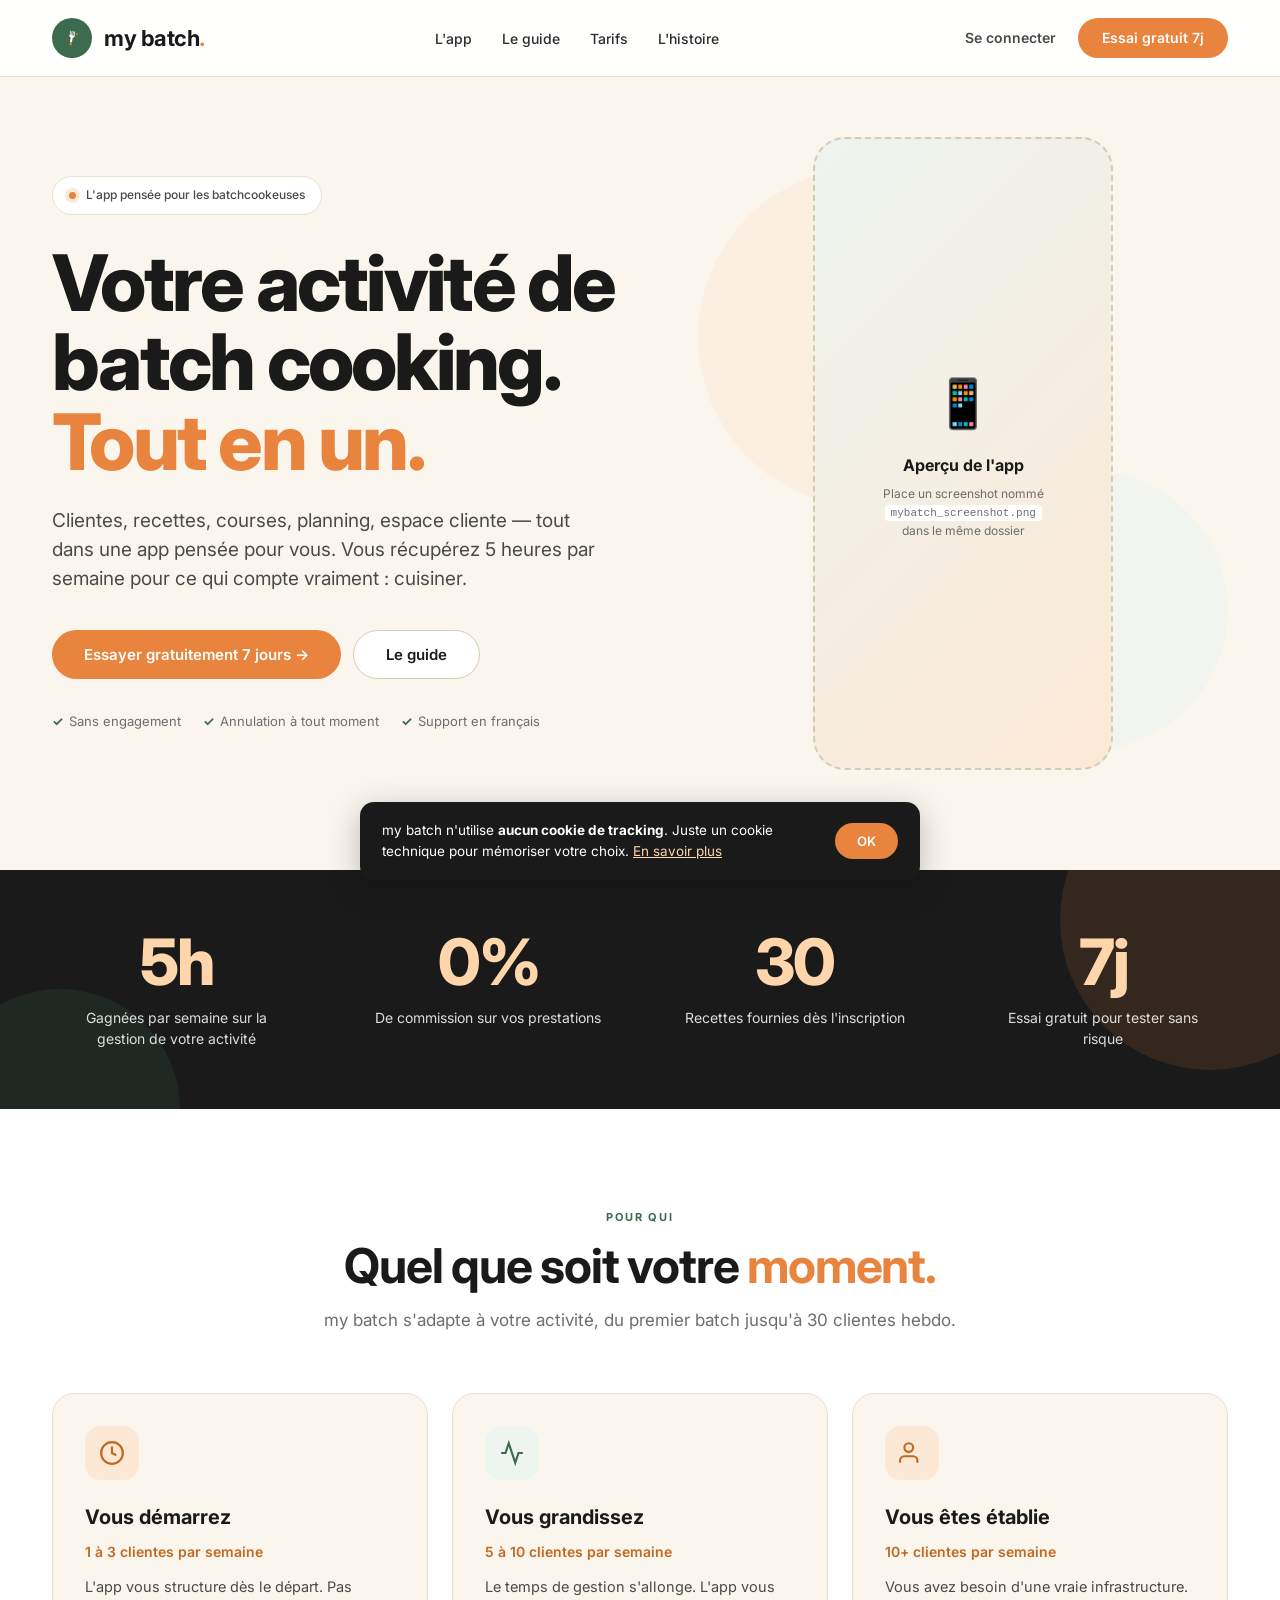
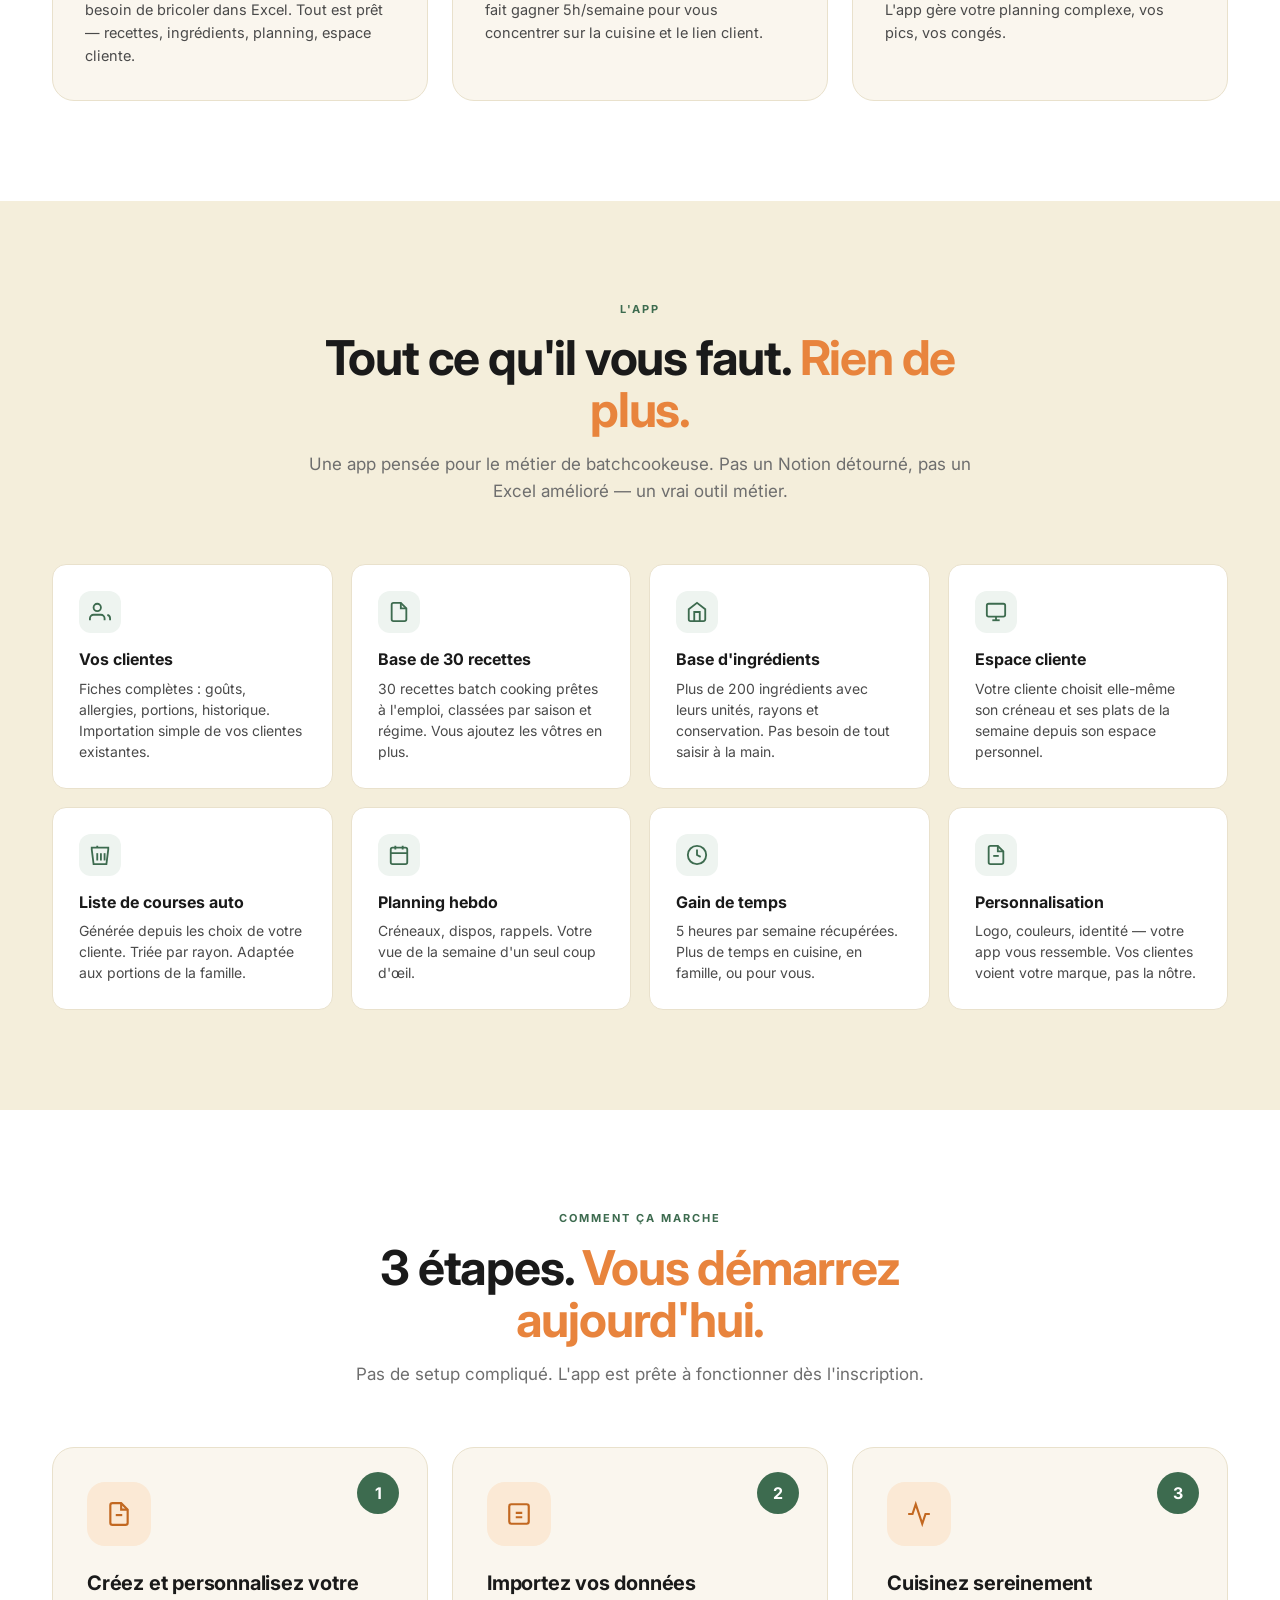
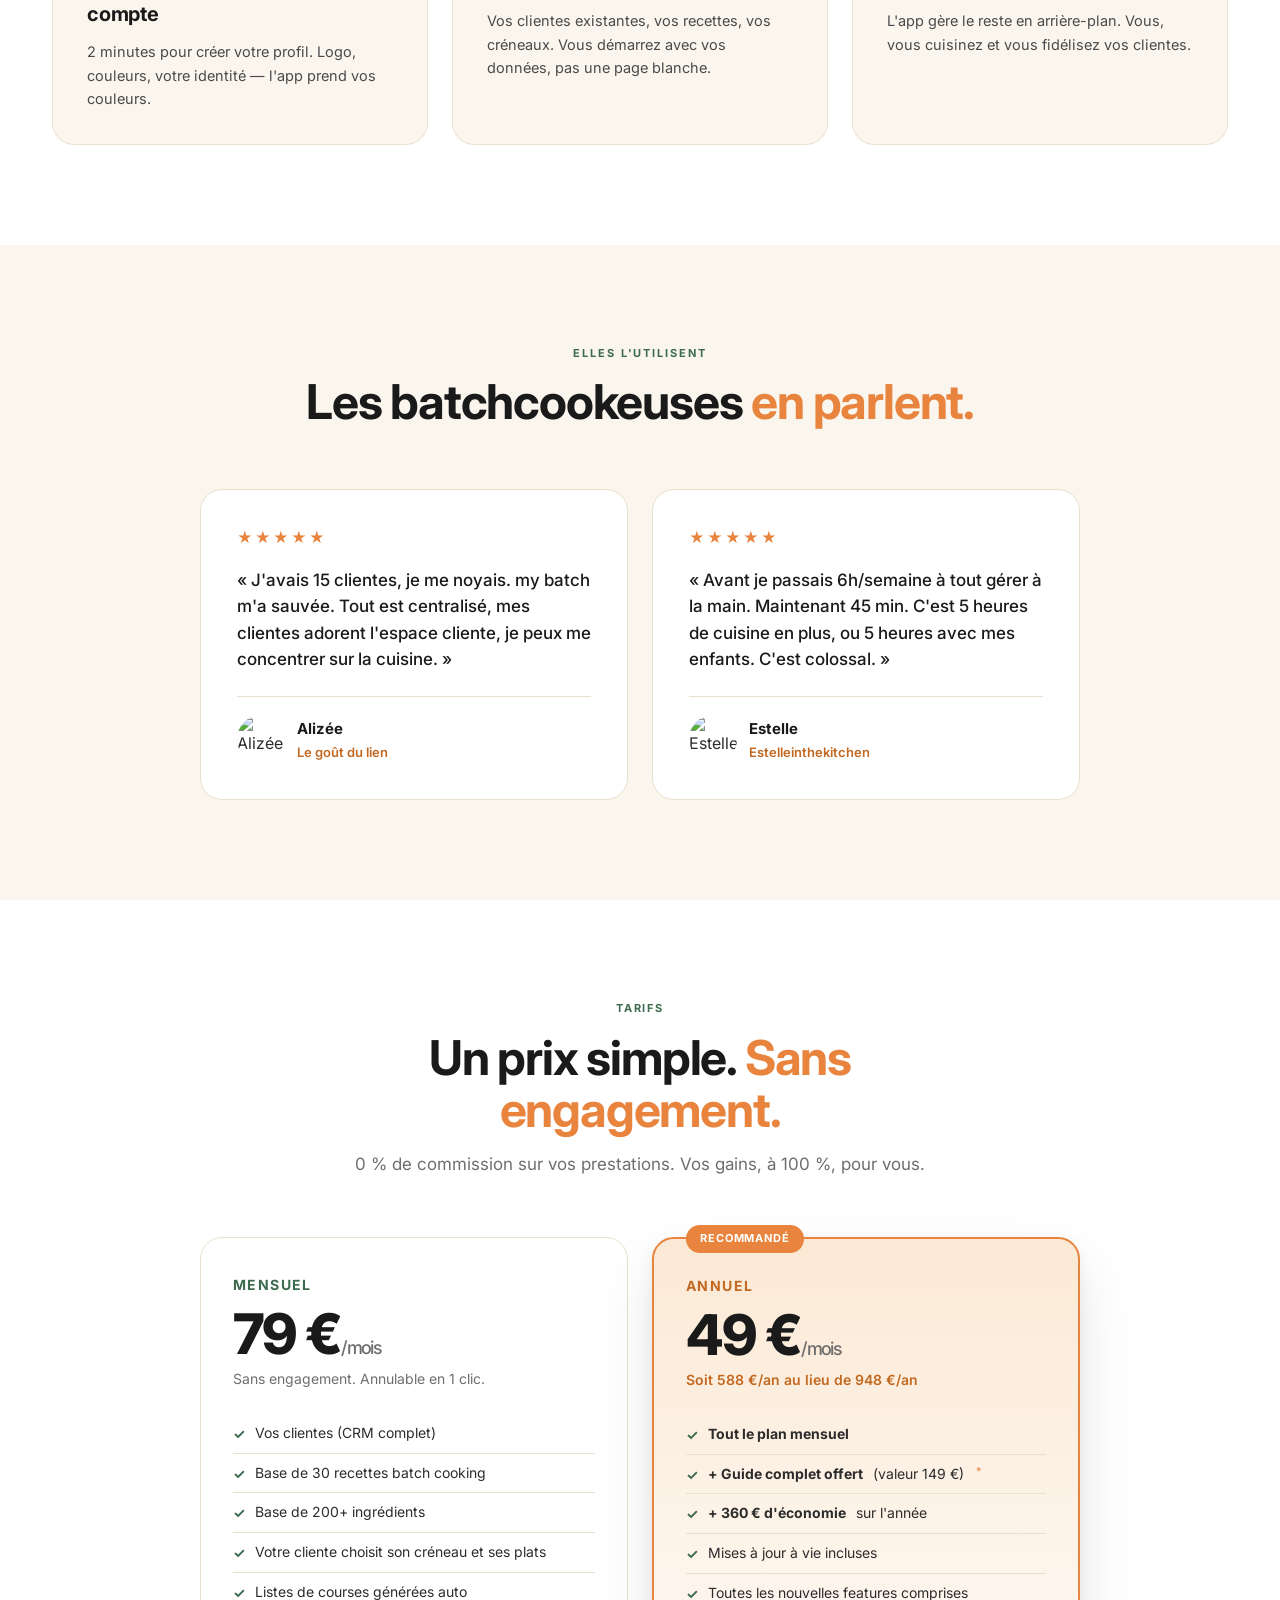
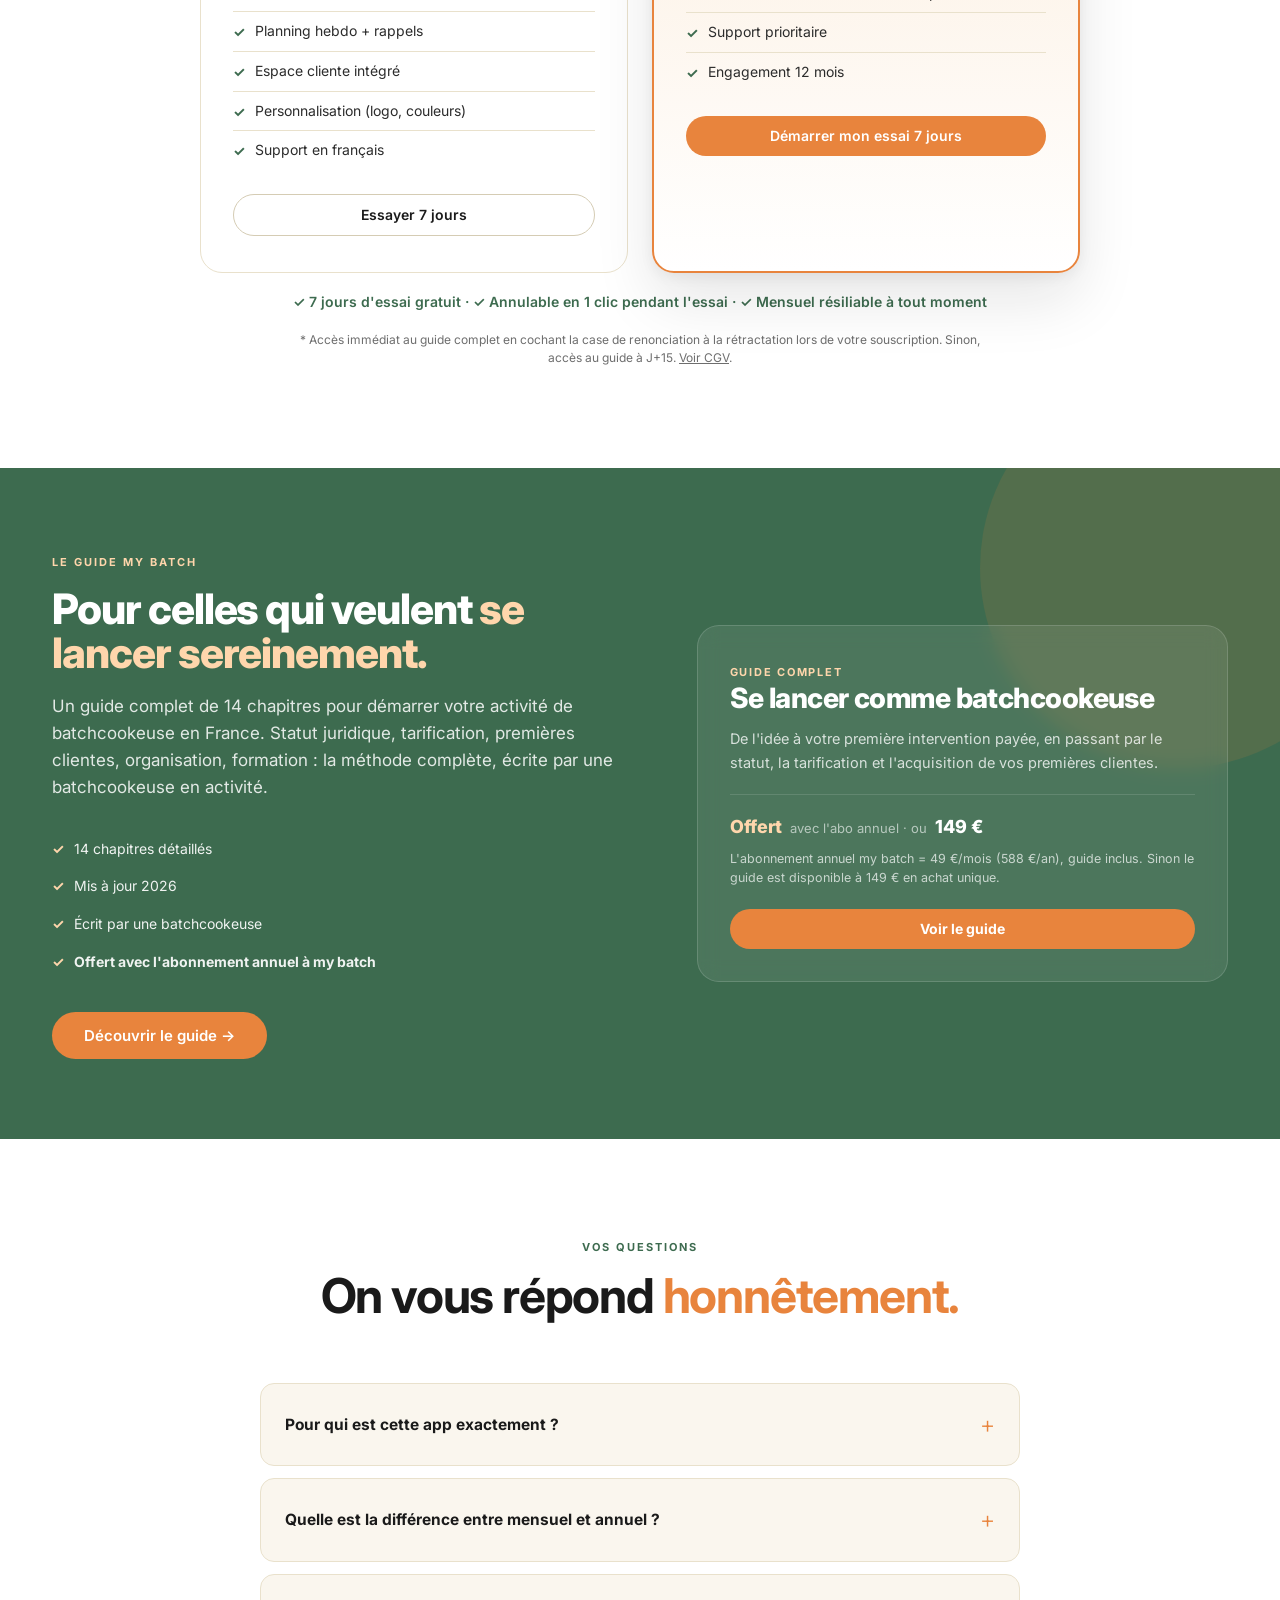
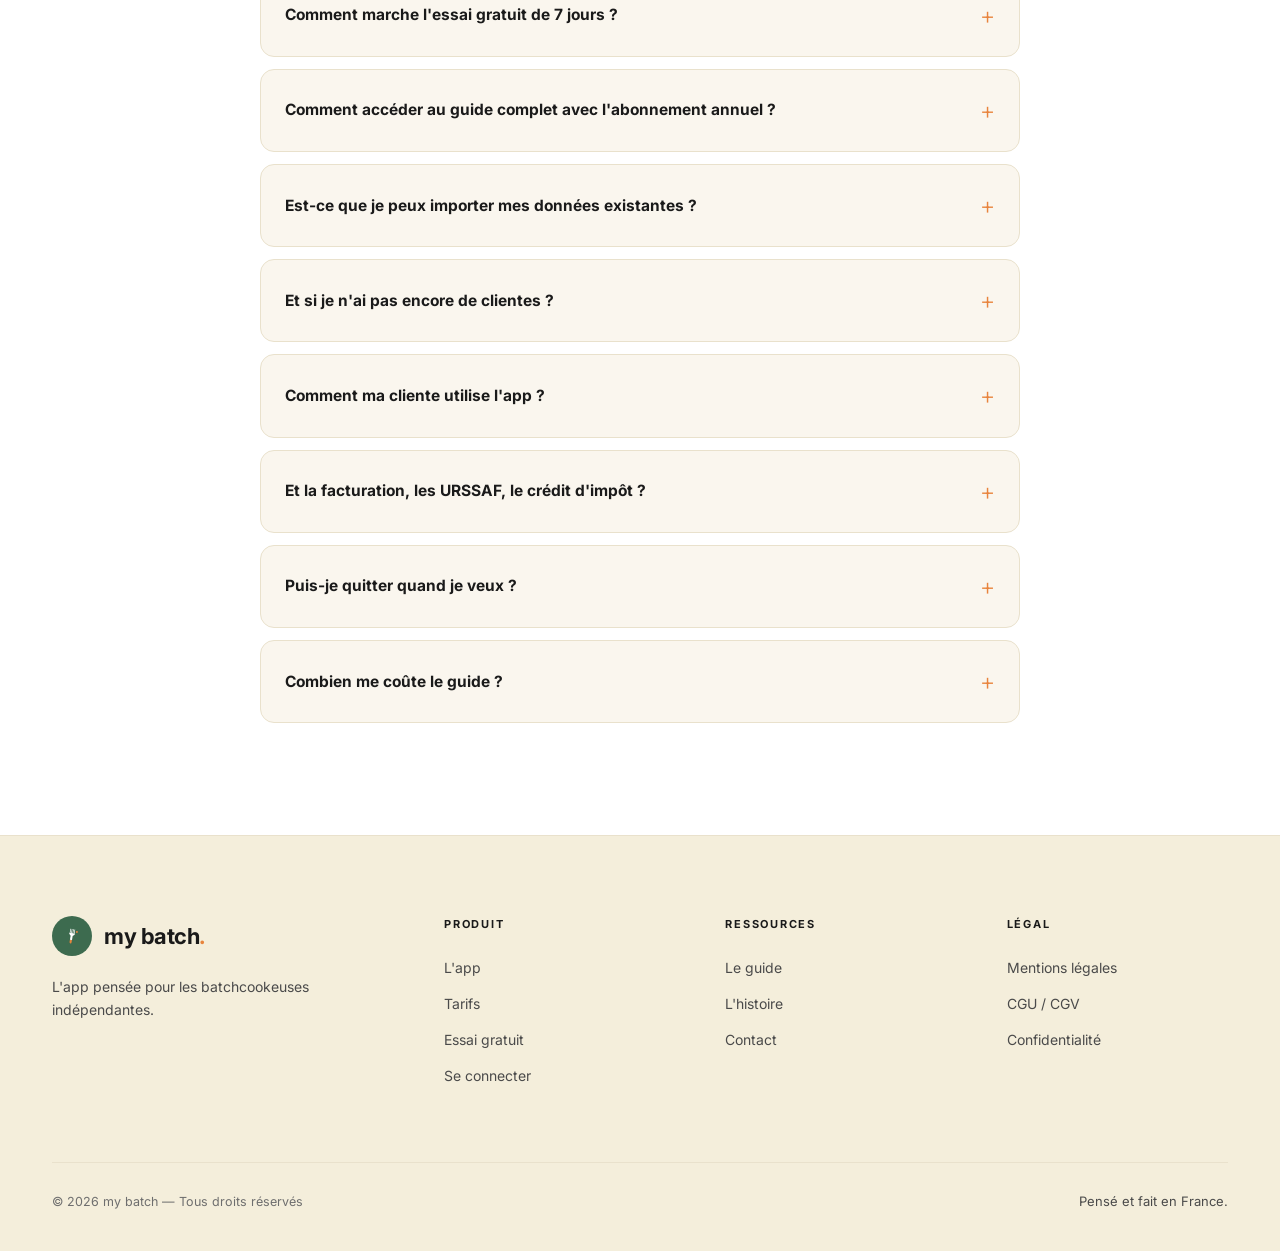
==== commit 12697baa: "Fix liens cassés guide/histoire (mybatch_*.html -> *.html), astérisque au lieu d'inline pour mention" ====
--- a/index.html
+++ b/index.html
@@ -381,7 +381,7 @@
         <div class="p-sub" style="color:var(--orange-2);font-weight:600">Soit 588 €/an au lieu de 948 €/an</div>
         <ul class="p-list">
           <li><strong>Tout le plan mensuel</strong></li>
-          <li><strong>+ Guide complet offert</strong> (valeur 149 €, accès immédiat avec renonciation à la rétractation, sinon J+15)</li>
+          <li><strong>+ Guide complet offert</strong> (valeur 149 €)<sup style="color:var(--orange);font-size:11px;margin-left:2px">*</sup></li>
           <li><strong>+ 360 € d'économie</strong> sur l'année</li>
           <li>Mises à jour à vie incluses</li>
           <li>Toutes les nouvelles features comprises</li>
@@ -391,7 +391,8 @@
         <a href="https://app.mybatch.cooking" class="btn btn-orange">Démarrer mon essai 7 jours</a>
       </div>
     </div>
-    <div class="price-promo">✓ 7 jours d'essai gratuit · ✓ Carte requise, débit uniquement à J+7 · ✓ Annulable en 1 clic pendant l'essai</div>
+    <div class="price-promo">✓ 7 jours d'essai gratuit · ✓ Annulable en 1 clic pendant l'essai · ✓ Mensuel résiliable à tout moment</div>
+    <p style="text-align:center;font-size:12px;color:var(--muted);margin-top:18px;max-width:680px;margin-left:auto;margin-right:auto;line-height:1.55">* Accès immédiat au guide complet en cochant la case de renonciation à la rétractation lors de votre souscription. Sinon, accès au guide à J+15. <a href="cgu.html#art7" style="color:var(--muted);text-decoration:underline">Voir CGV</a>.</p>
   </div>
 </section>
 
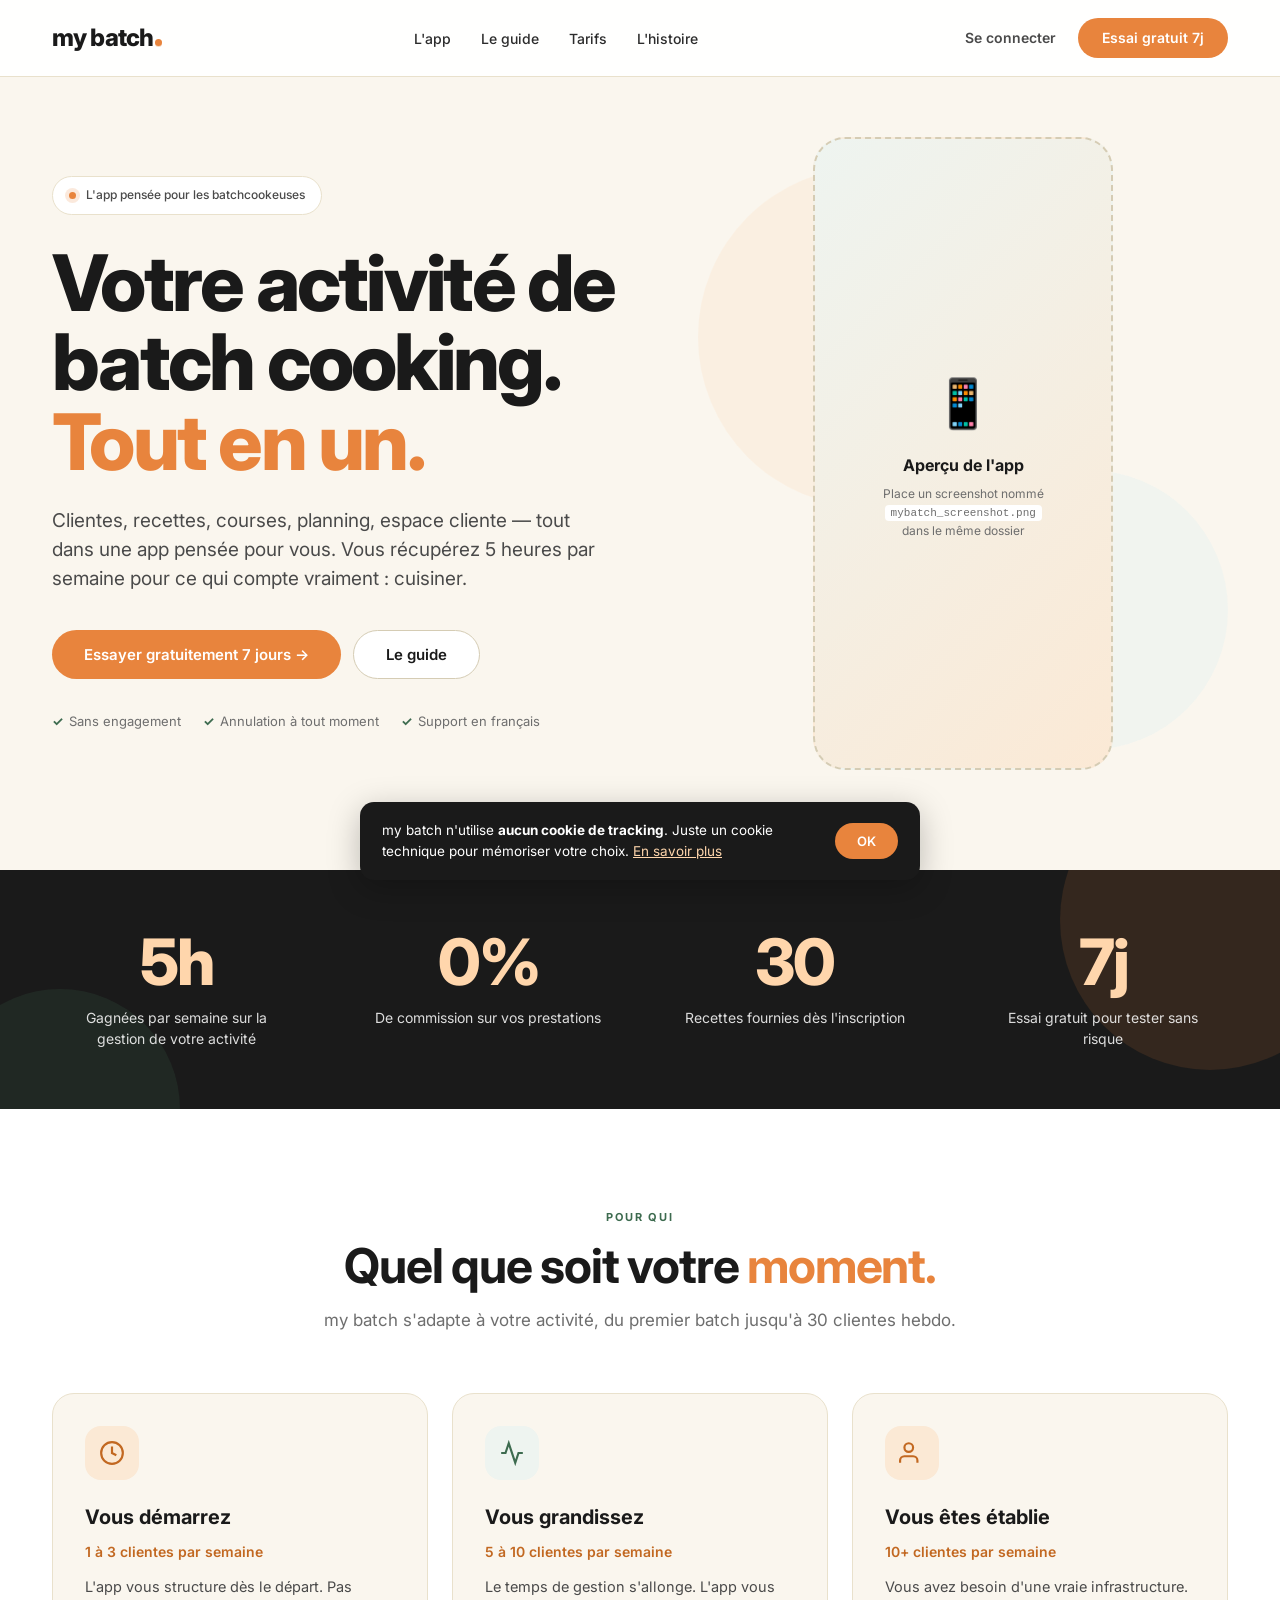
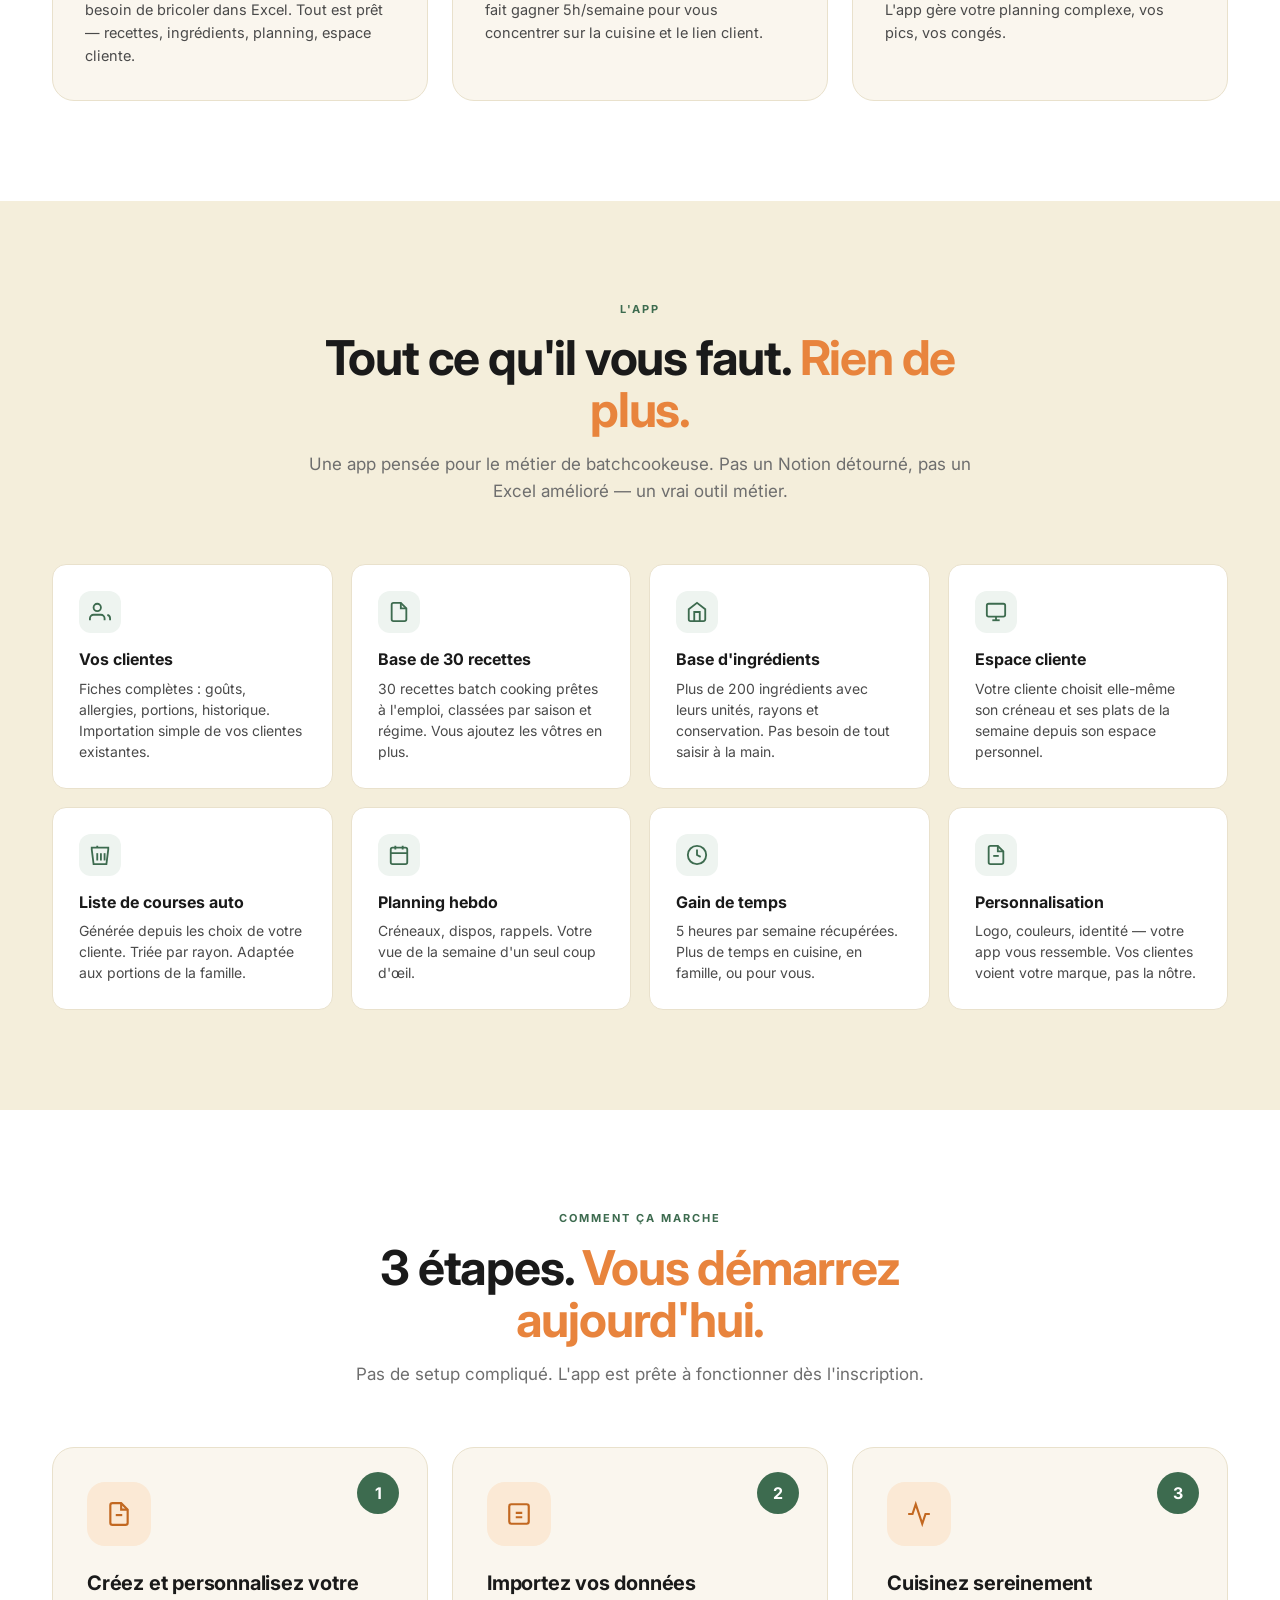
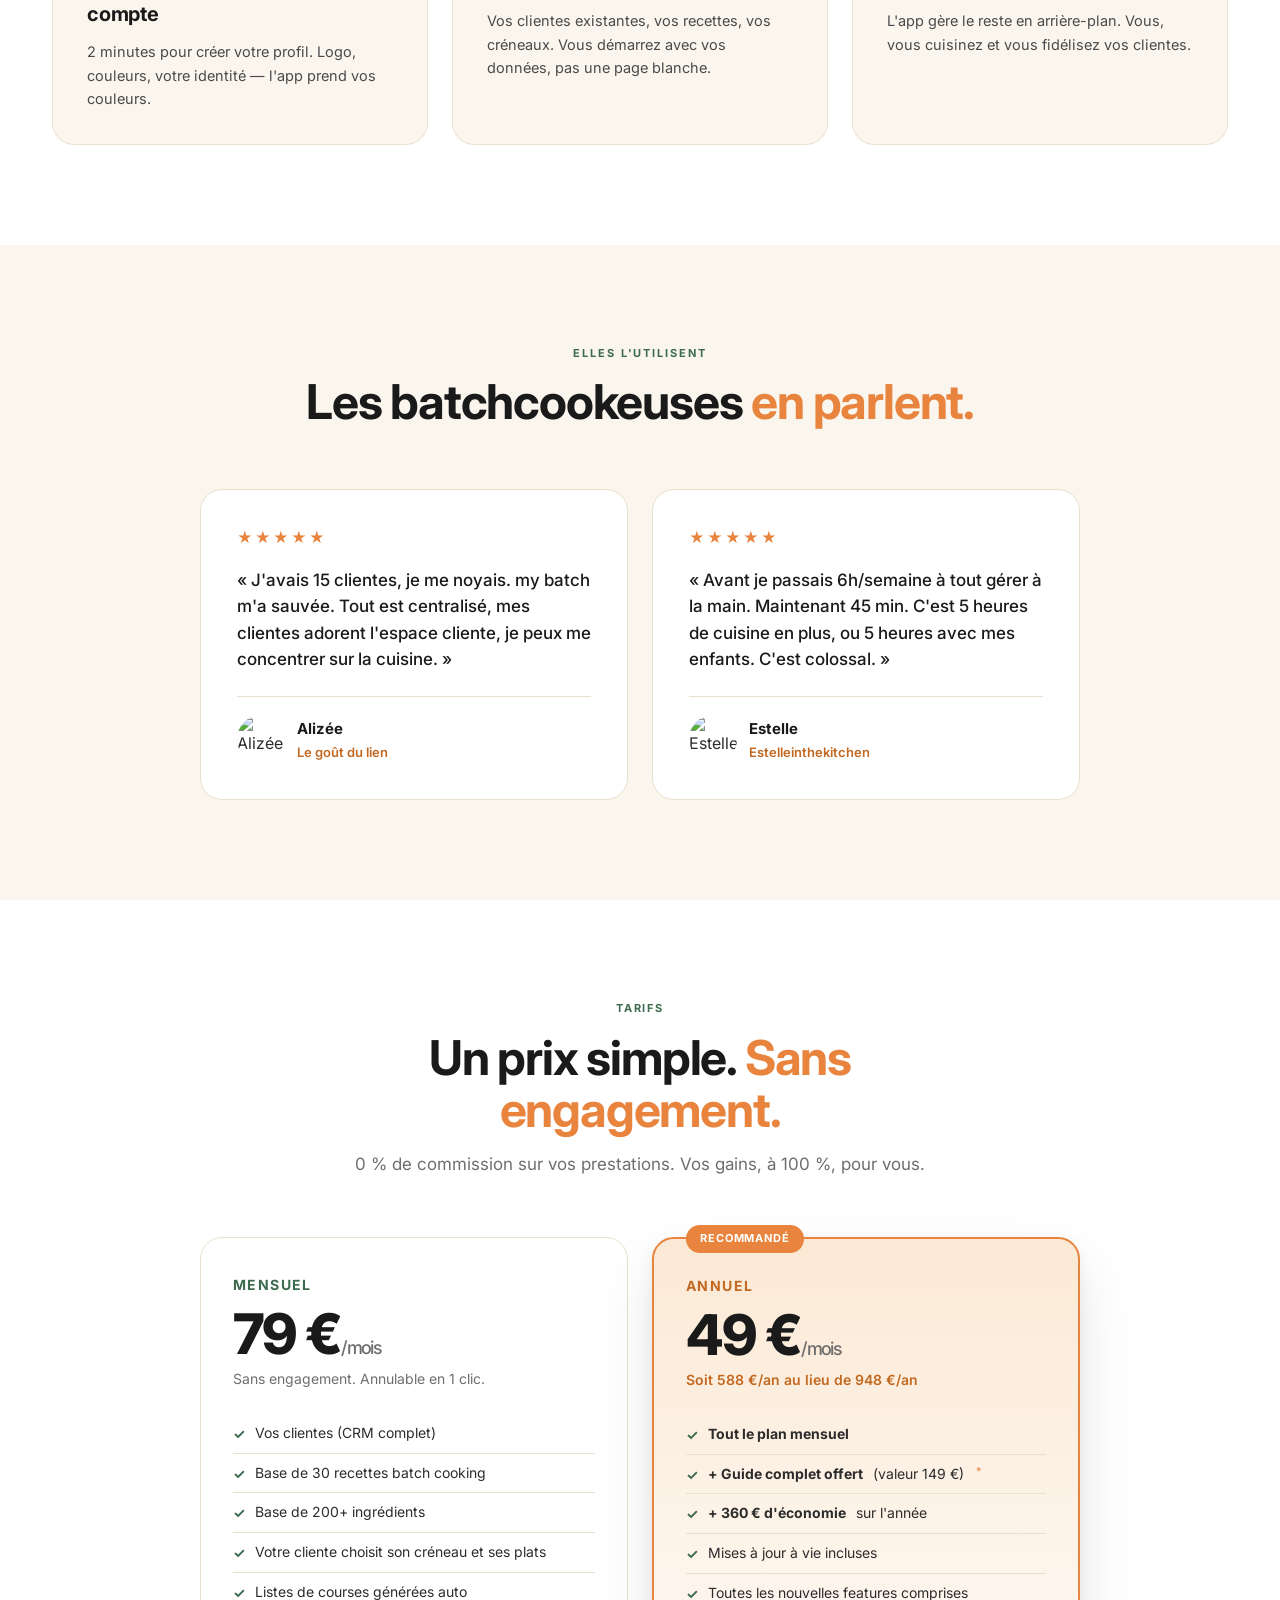
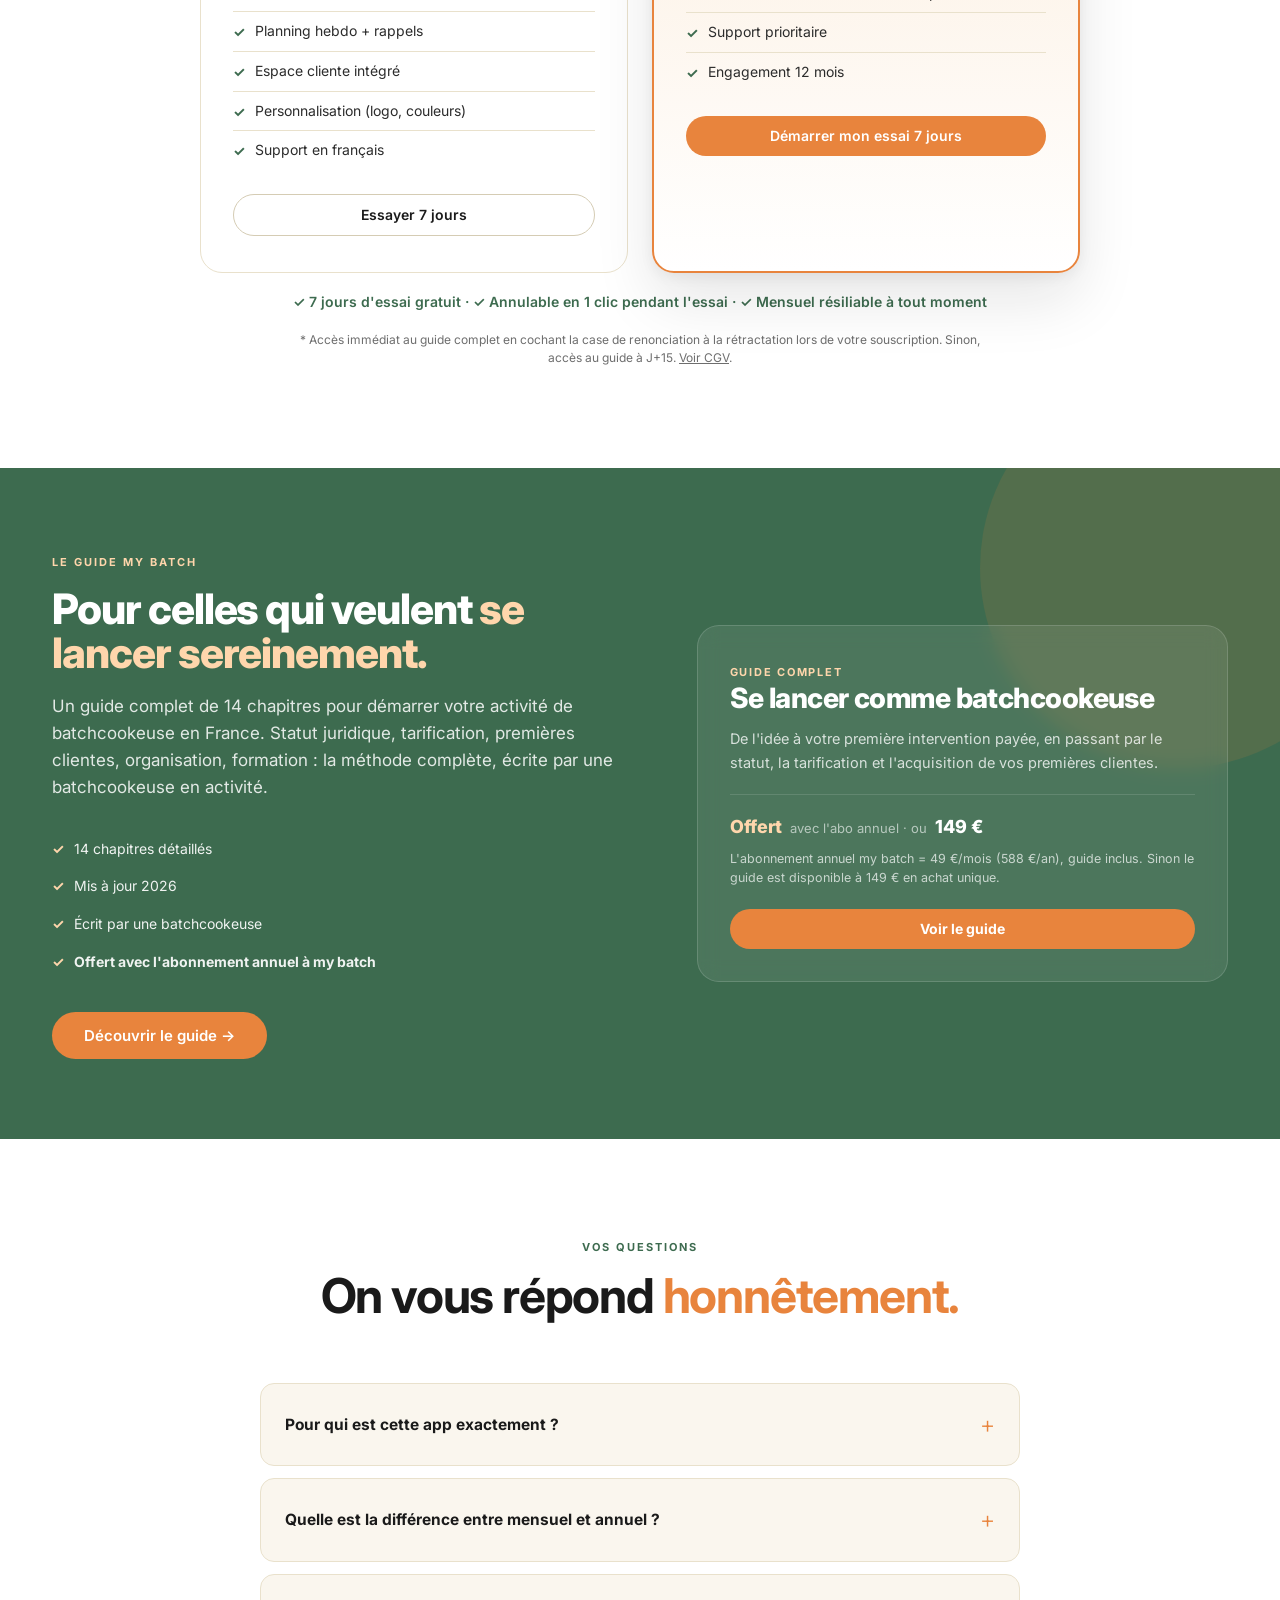
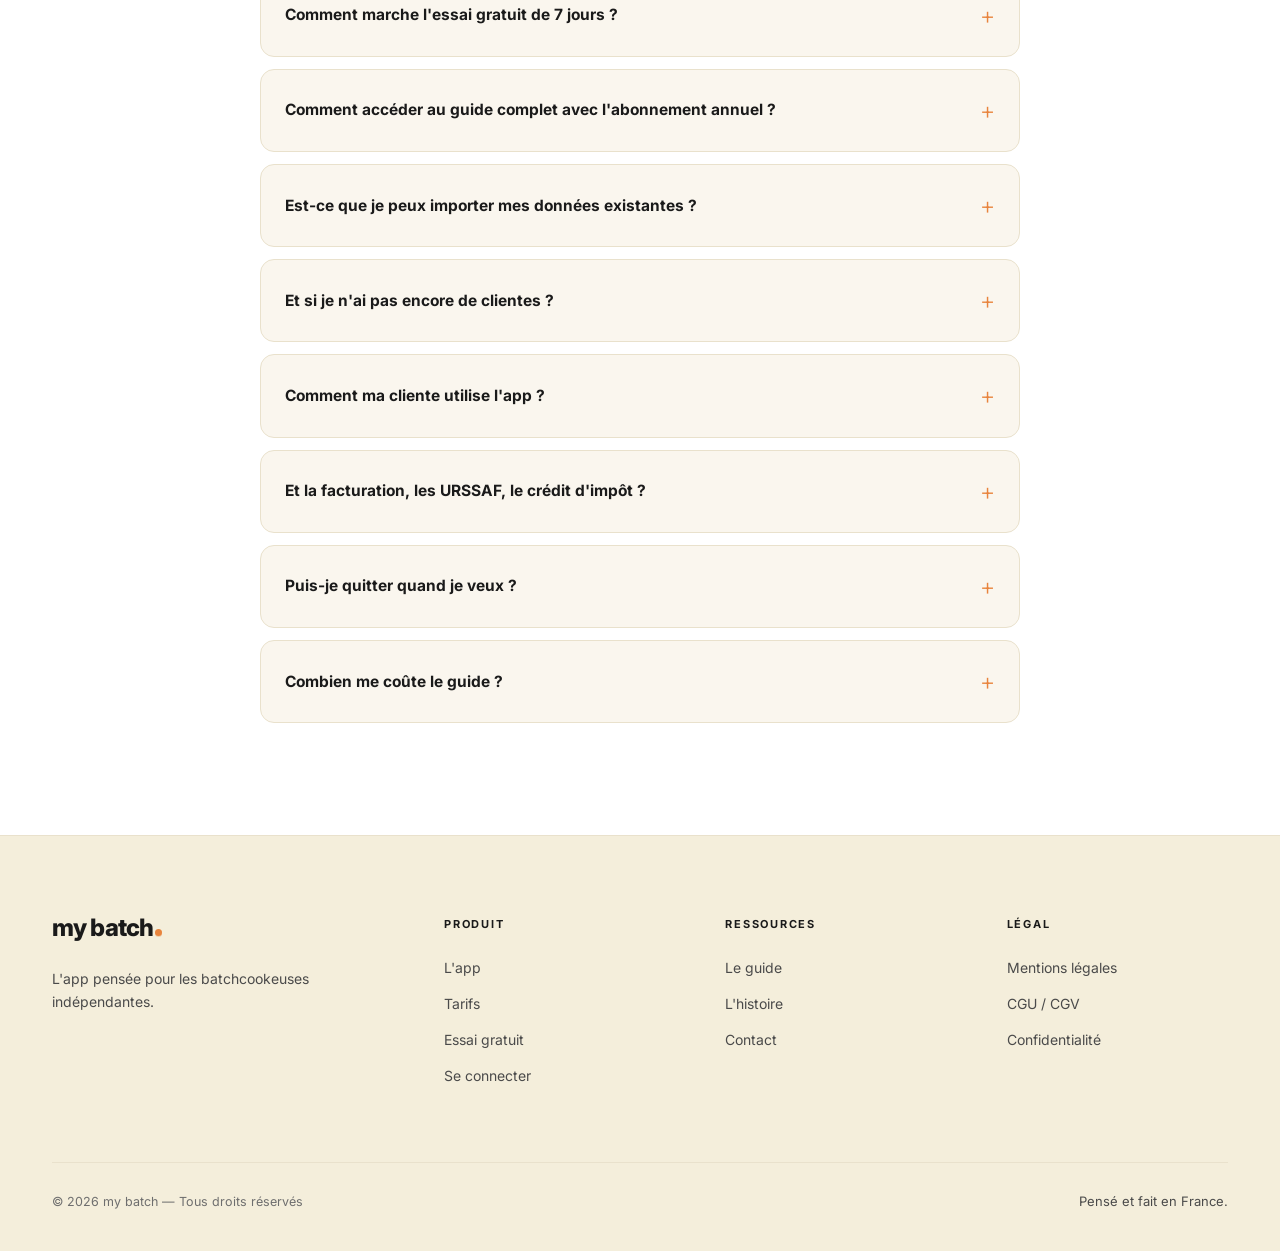
==== commit 0513347d: "Logo : wordmark seul 'my batch.' avec dot orange parfait cercle, retire icone fourchette du nav/foot" ====
--- a/index.html
+++ b/index.html
@@ -148,7 +148,6 @@
   <div class="wrap">
     <div class="nav-row">
       <a href="index.html" class="brand">
-        <div class="brand-mark"><svg viewBox="0 0 32 32" fill="none" stroke="#fff" stroke-width="2" stroke-linecap="round" stroke-linejoin="round"><g transform="rotate(10 16 16)"><path d="M12 6 L13 6 L13 12 L14 12 L14 6 L15 6 L15 12 L16 12 L16 6 L17 6 L17 12 L18 12 L18 6 L19 6 L19 12 L19.5 12 L19.5 13.5 L17 16 L17 22 L14 22 L14 16 L11.5 13.5 L11.5 12 L12 12 Z" fill="#fff" stroke="none"/><path d="M14 22 L17 22 L17 25 Q17 27 15.5 27 Q14 27 14 25 Z" fill="#E8843D" stroke="none"/><circle cx="22" cy="9" r="1.4" fill="#E8843D" stroke="none"/></g></svg></div>
         <div class="brand-name">my batch<span class="dot">.</span></div>
       </a>
       <ul class="nav-links">
@@ -456,7 +455,6 @@
     <div class="foot-grid">
       <div class="foot-brand">
         <a href="index.html" class="brand">
-          <div class="brand-mark"><svg viewBox="0 0 32 32" fill="none" stroke="#fff" stroke-width="2" stroke-linecap="round" stroke-linejoin="round"><g transform="rotate(10 16 16)"><path d="M12 6 L13 6 L13 12 L14 12 L14 6 L15 6 L15 12 L16 12 L16 6 L17 6 L17 12 L18 12 L18 6 L19 6 L19 12 L19.5 12 L19.5 13.5 L17 16 L17 22 L14 22 L14 16 L11.5 13.5 L11.5 12 L12 12 Z" fill="#fff" stroke="none"/><path d="M14 22 L17 22 L17 25 Q17 27 15.5 27 Q14 27 14 25 Z" fill="#E8843D" stroke="none"/><circle cx="22" cy="9" r="1.4" fill="#E8843D" stroke="none"/></g></svg></div>
           <div class="brand-name">my batch<span class="dot">.</span></div>
         </a>
         <p>L'app pensée pour les batchcookeuses indépendantes.</p>
--- a/styles.css
+++ b/styles.css
@@ -86,17 +86,27 @@
   display:flex;align-items:center;justify-content:space-between;
   padding:18px 0;gap:24px;
 }
-.brand{display:flex;align-items:center;gap:12px;text-decoration:none}
-.brand-mark{
-  width:40px;height:40px;border-radius:50%;background:var(--green);
-  display:flex;align-items:center;justify-content:center;flex-shrink:0;
-}
-.brand-mark svg{width:22px;height:22px}
+.brand{display:inline-flex;align-items:baseline;gap:0;text-decoration:none}
+.brand-mark{display:none}
 .brand-name{
-  font-size:22px;font-weight:700;color:var(--ink);
-  letter-spacing:-.02em;line-height:1;
-}
-.brand-name .dot{color:var(--orange)}
+  font-size:24px;font-weight:800;color:var(--ink);
+  letter-spacing:-.035em;line-height:1;
+  font-family:'Inter',system-ui,sans-serif;
+  display:inline-flex;align-items:baseline;
+}
+.brand-name .dot{
+  display:inline-block;
+  width:.3em;height:.3em;
+  border-radius:50%;
+  background:var(--orange);
+  margin-left:.08em;
+  vertical-align:baseline;
+  text-indent:200%;
+  white-space:nowrap;
+  overflow:hidden;
+  flex-shrink:0;
+  box-shadow:0 1px 0 rgba(232,132,61,.3);
+}
 .nav-links{display:flex;gap:30px;list-style:none}
 .nav-links a{
   font-size:14px;color:var(--tx);font-weight:500;
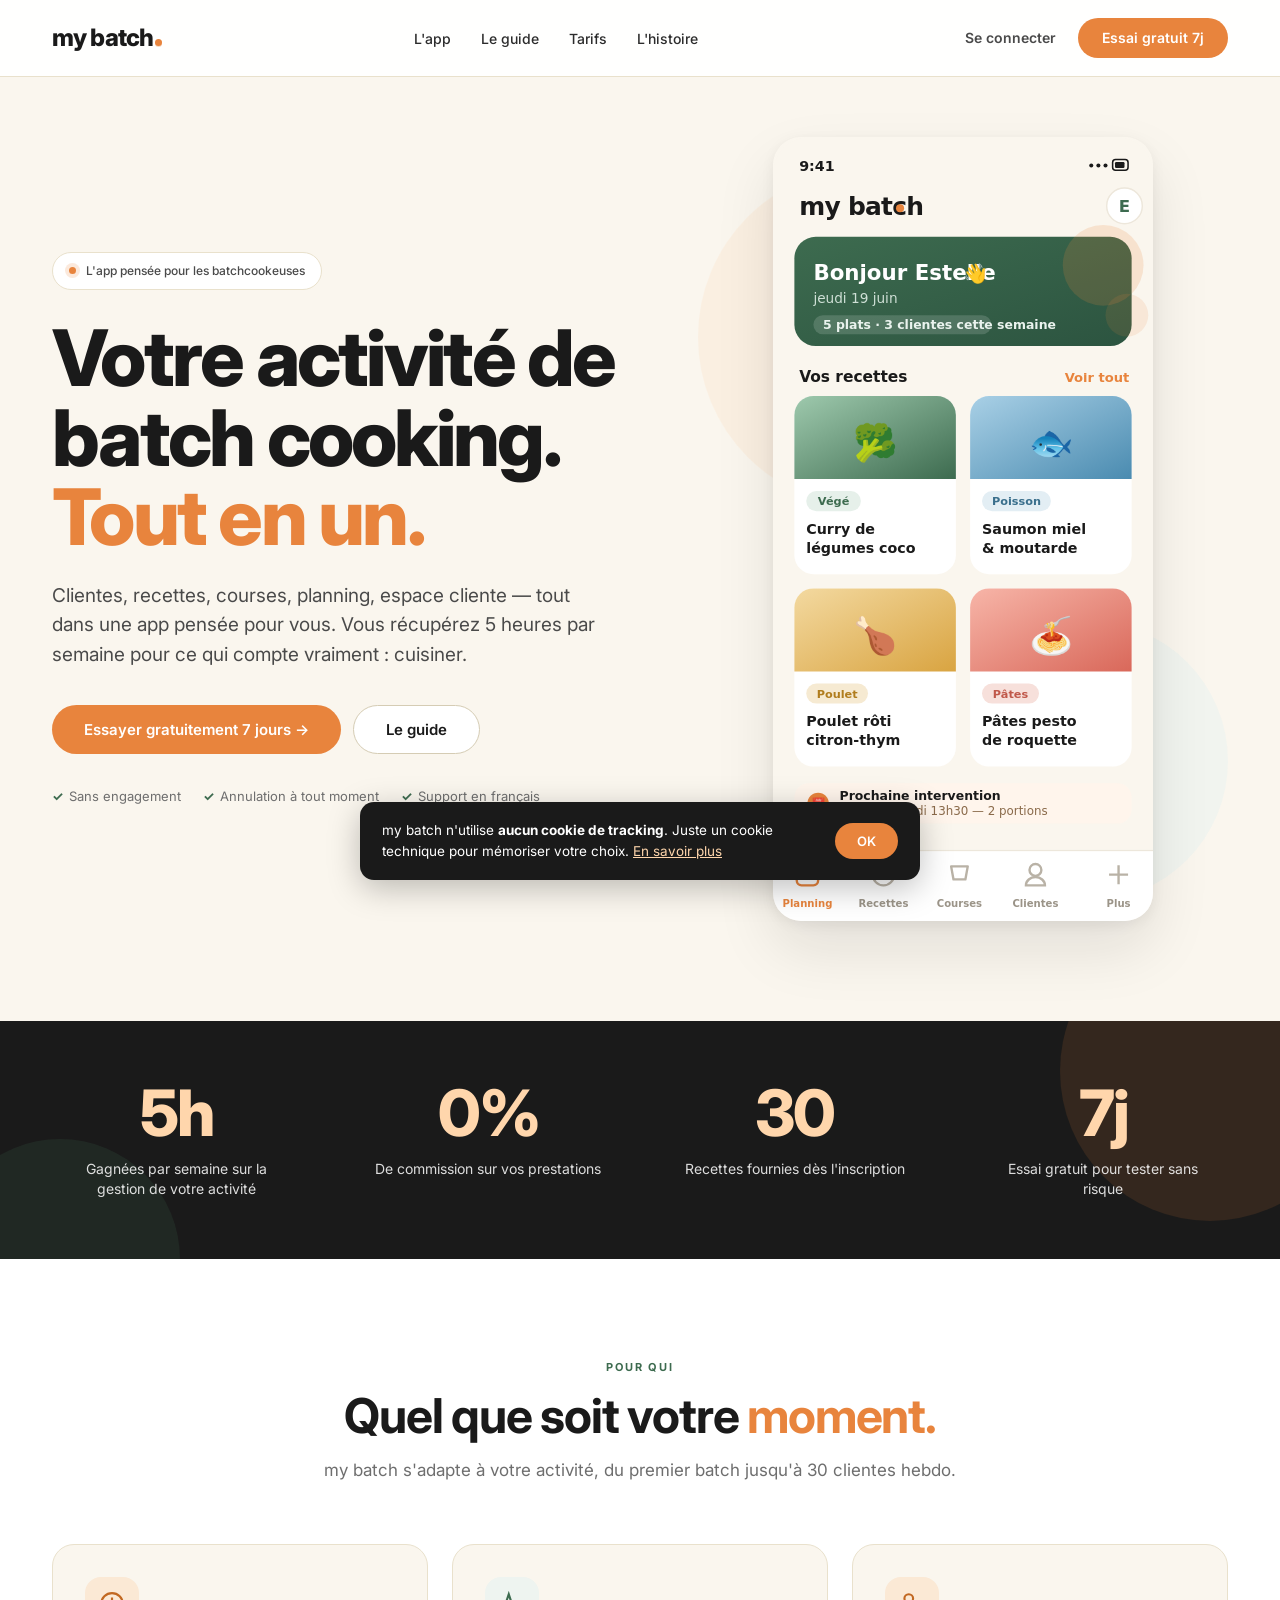
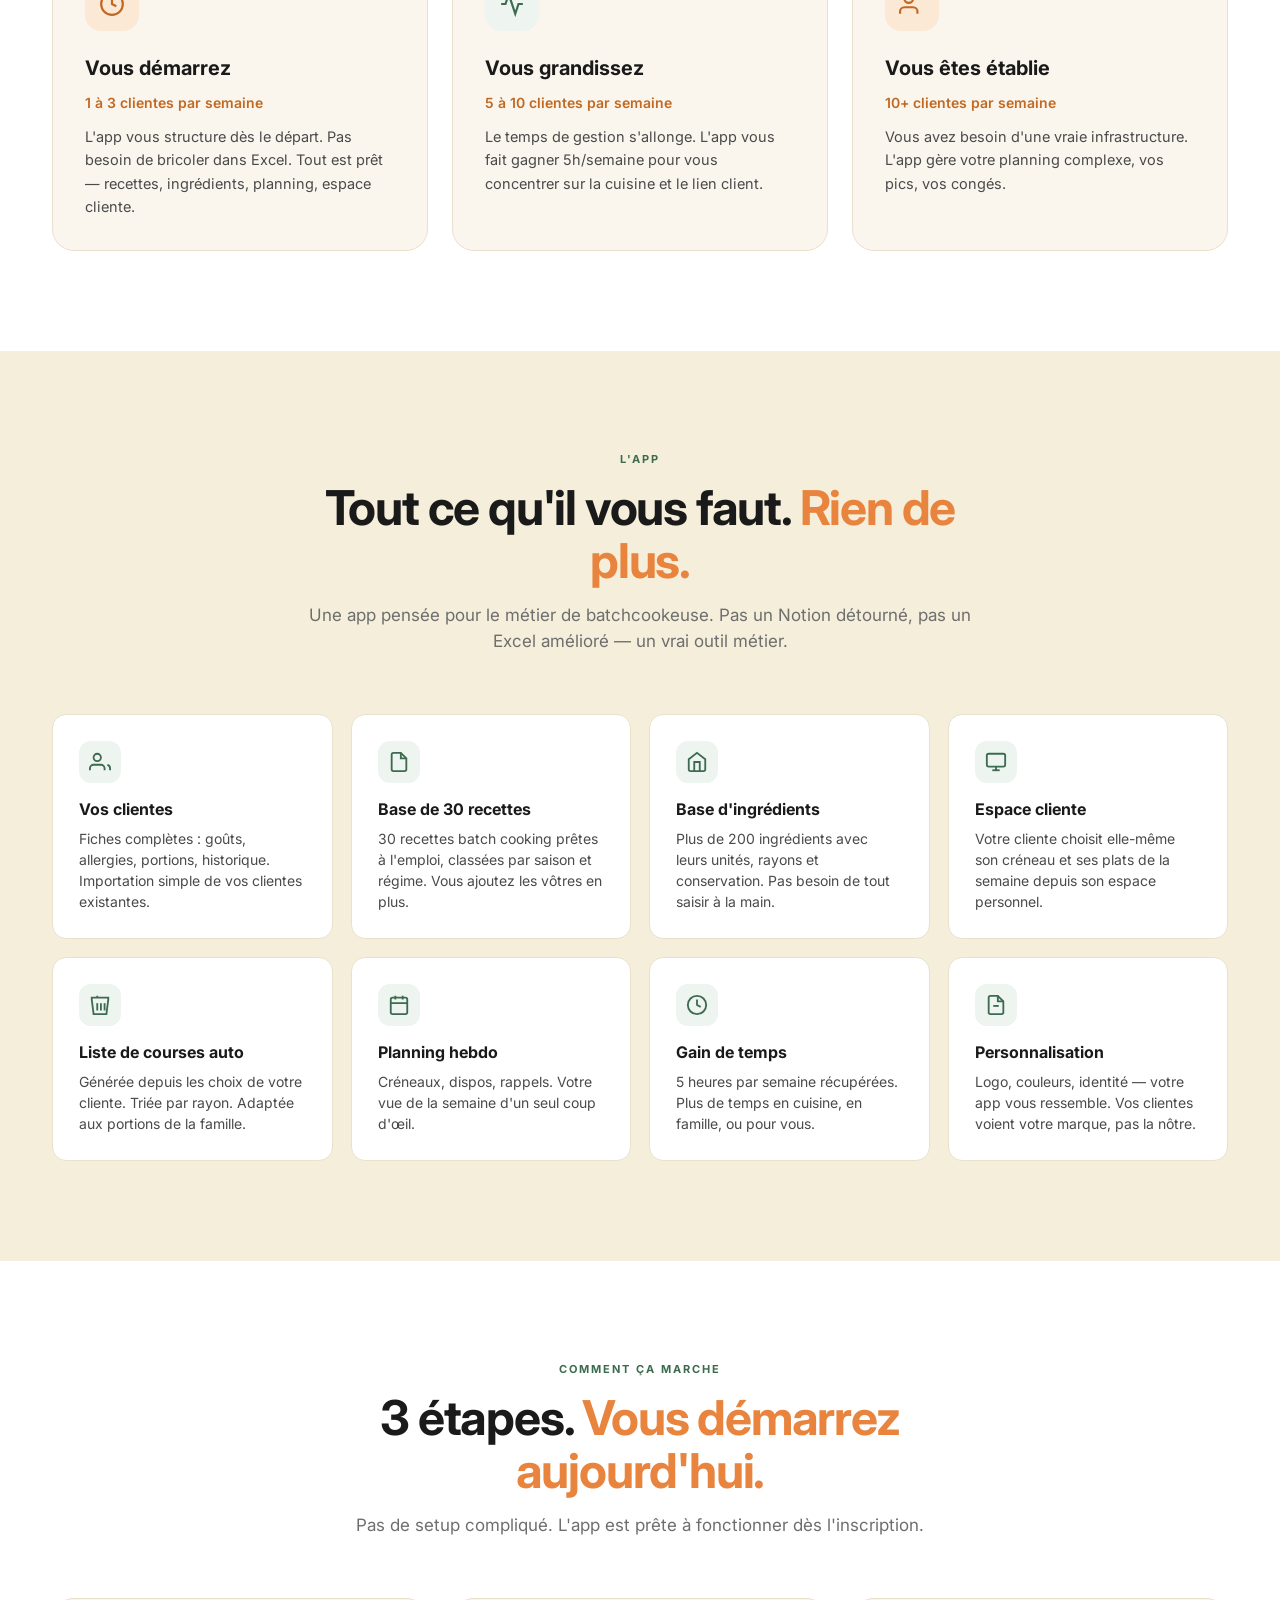
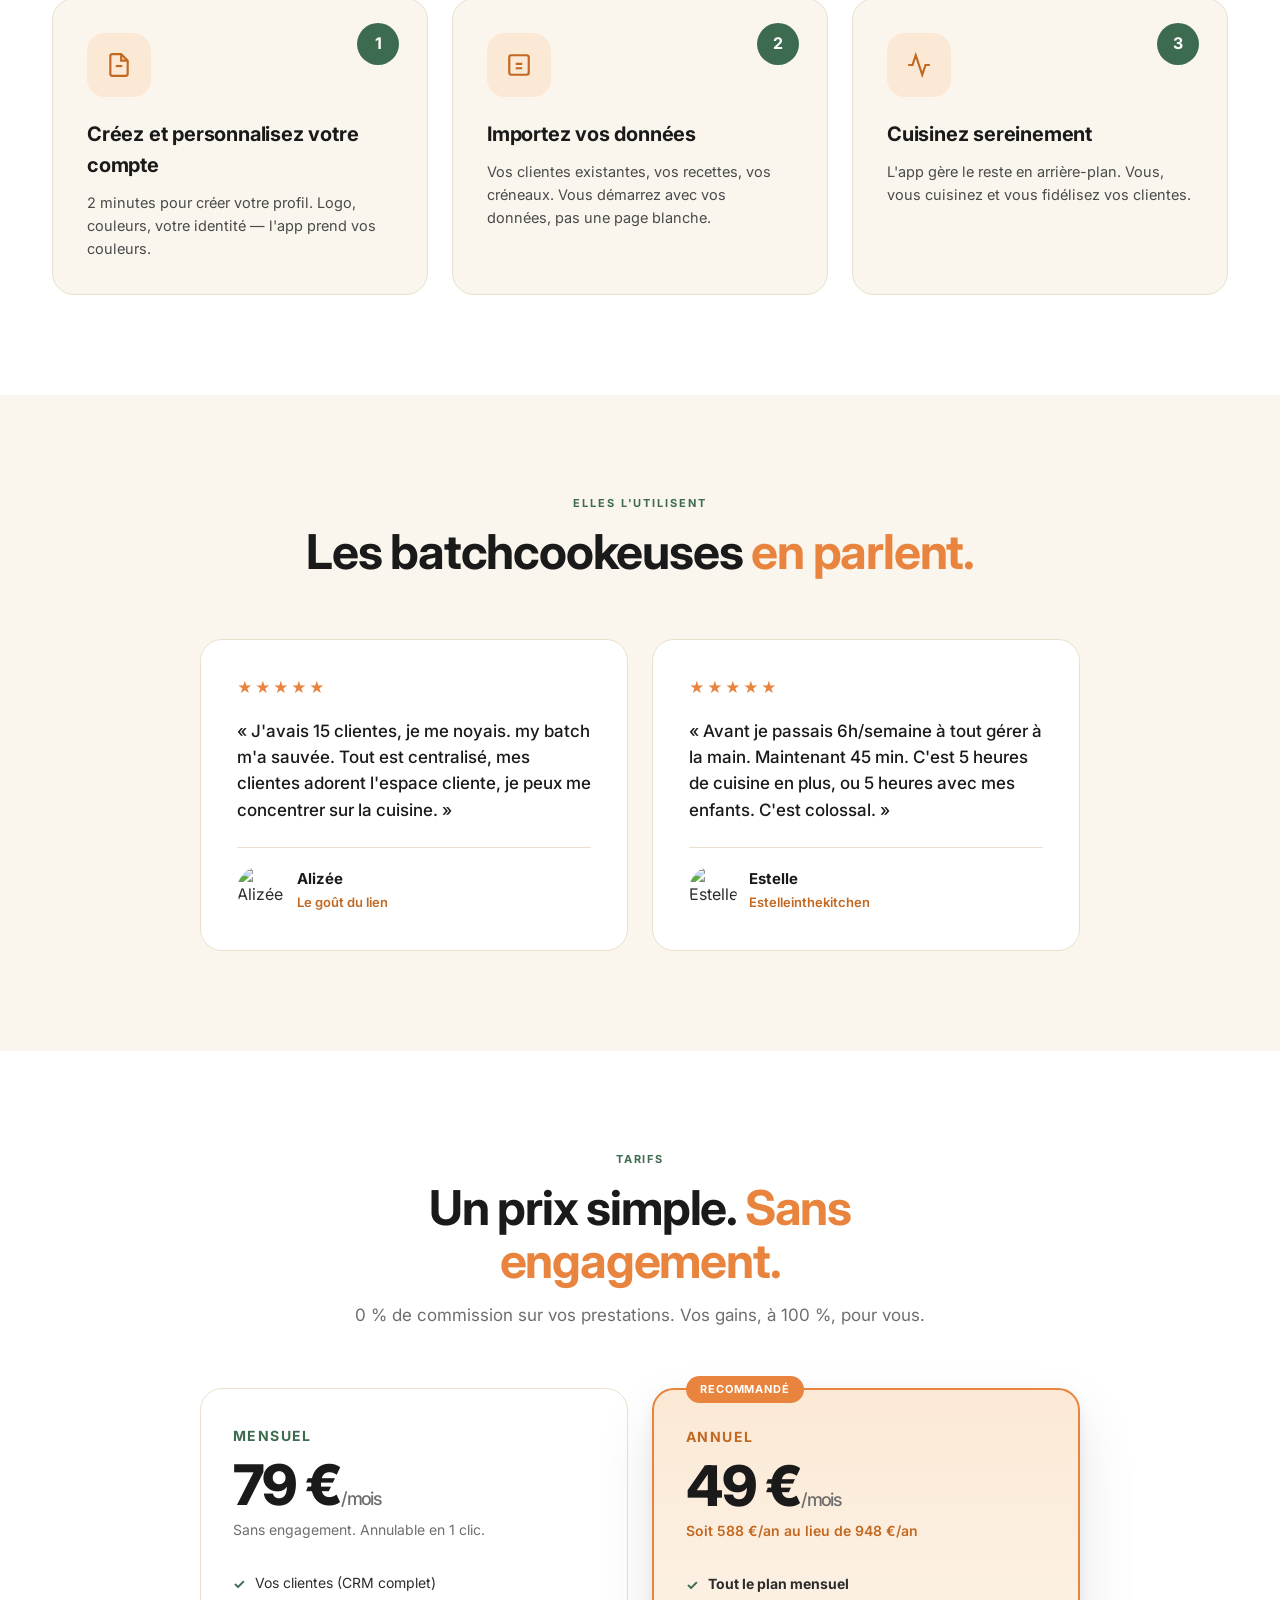
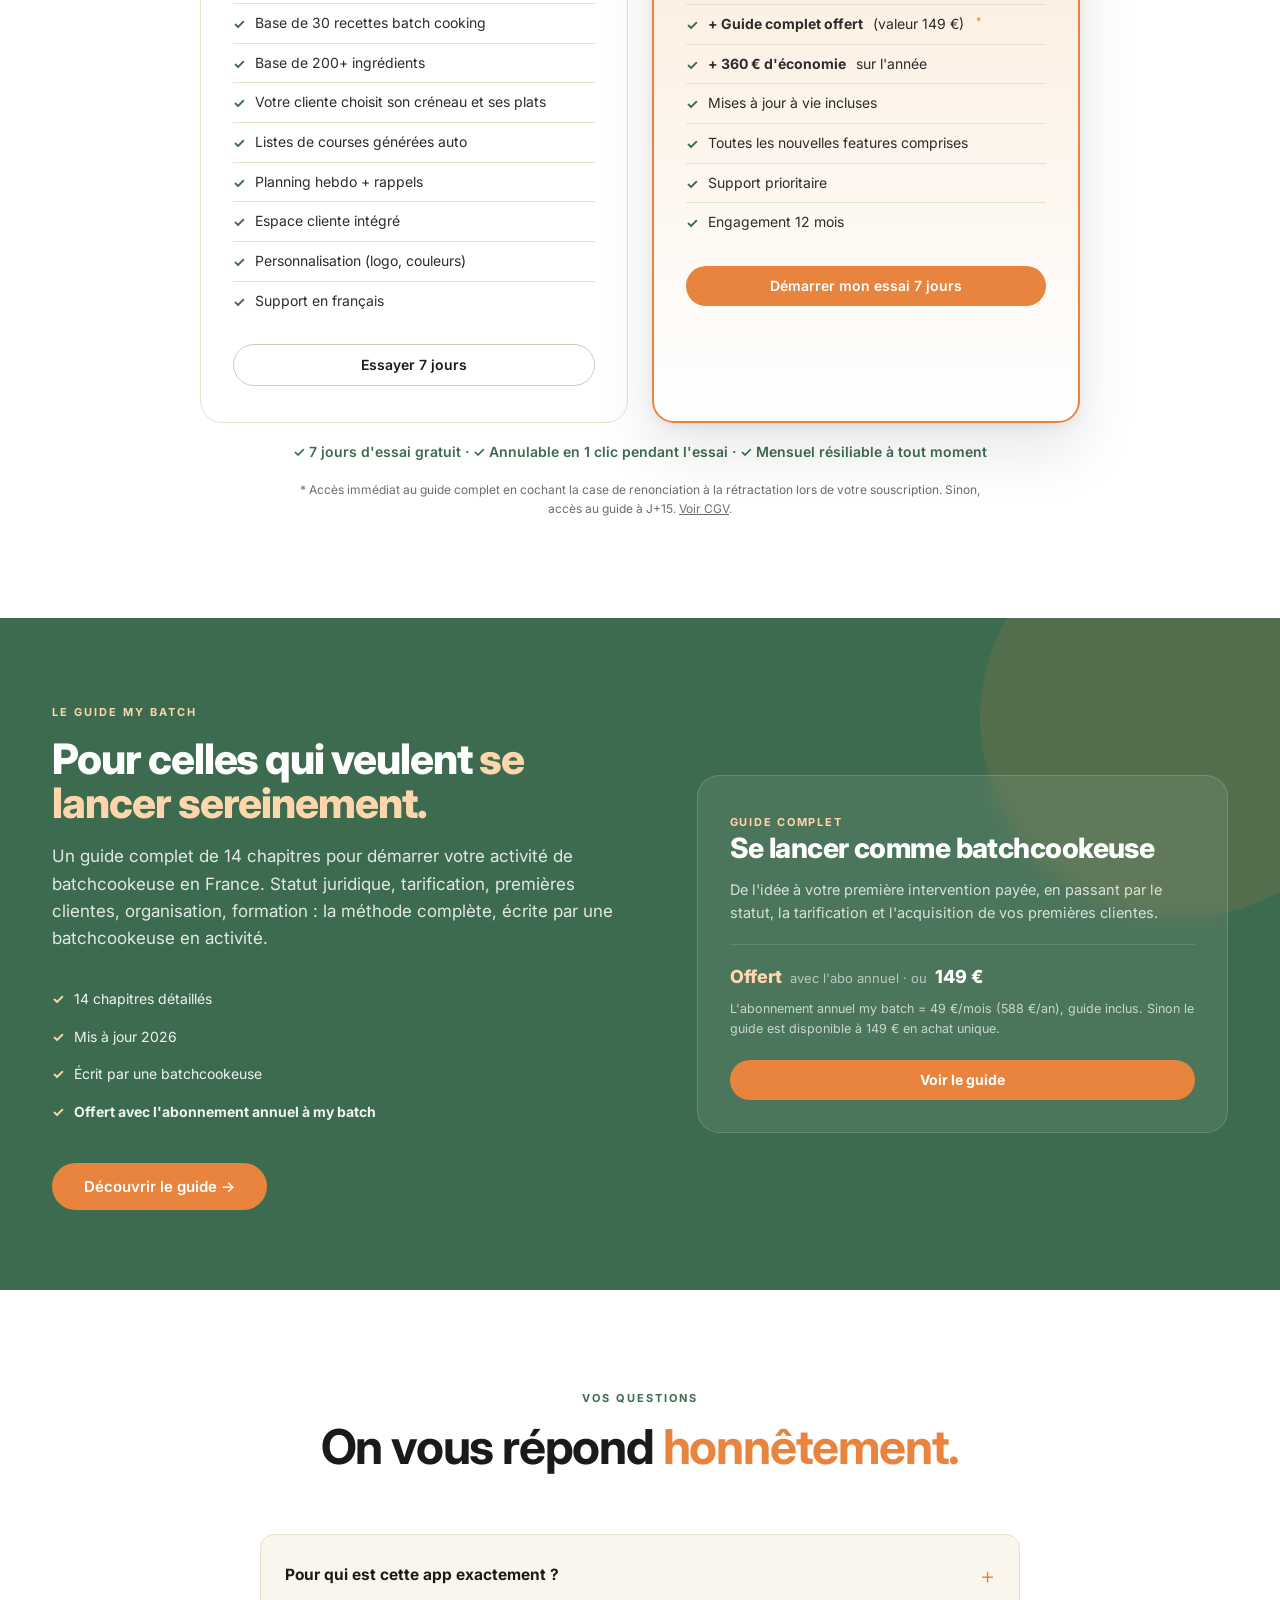
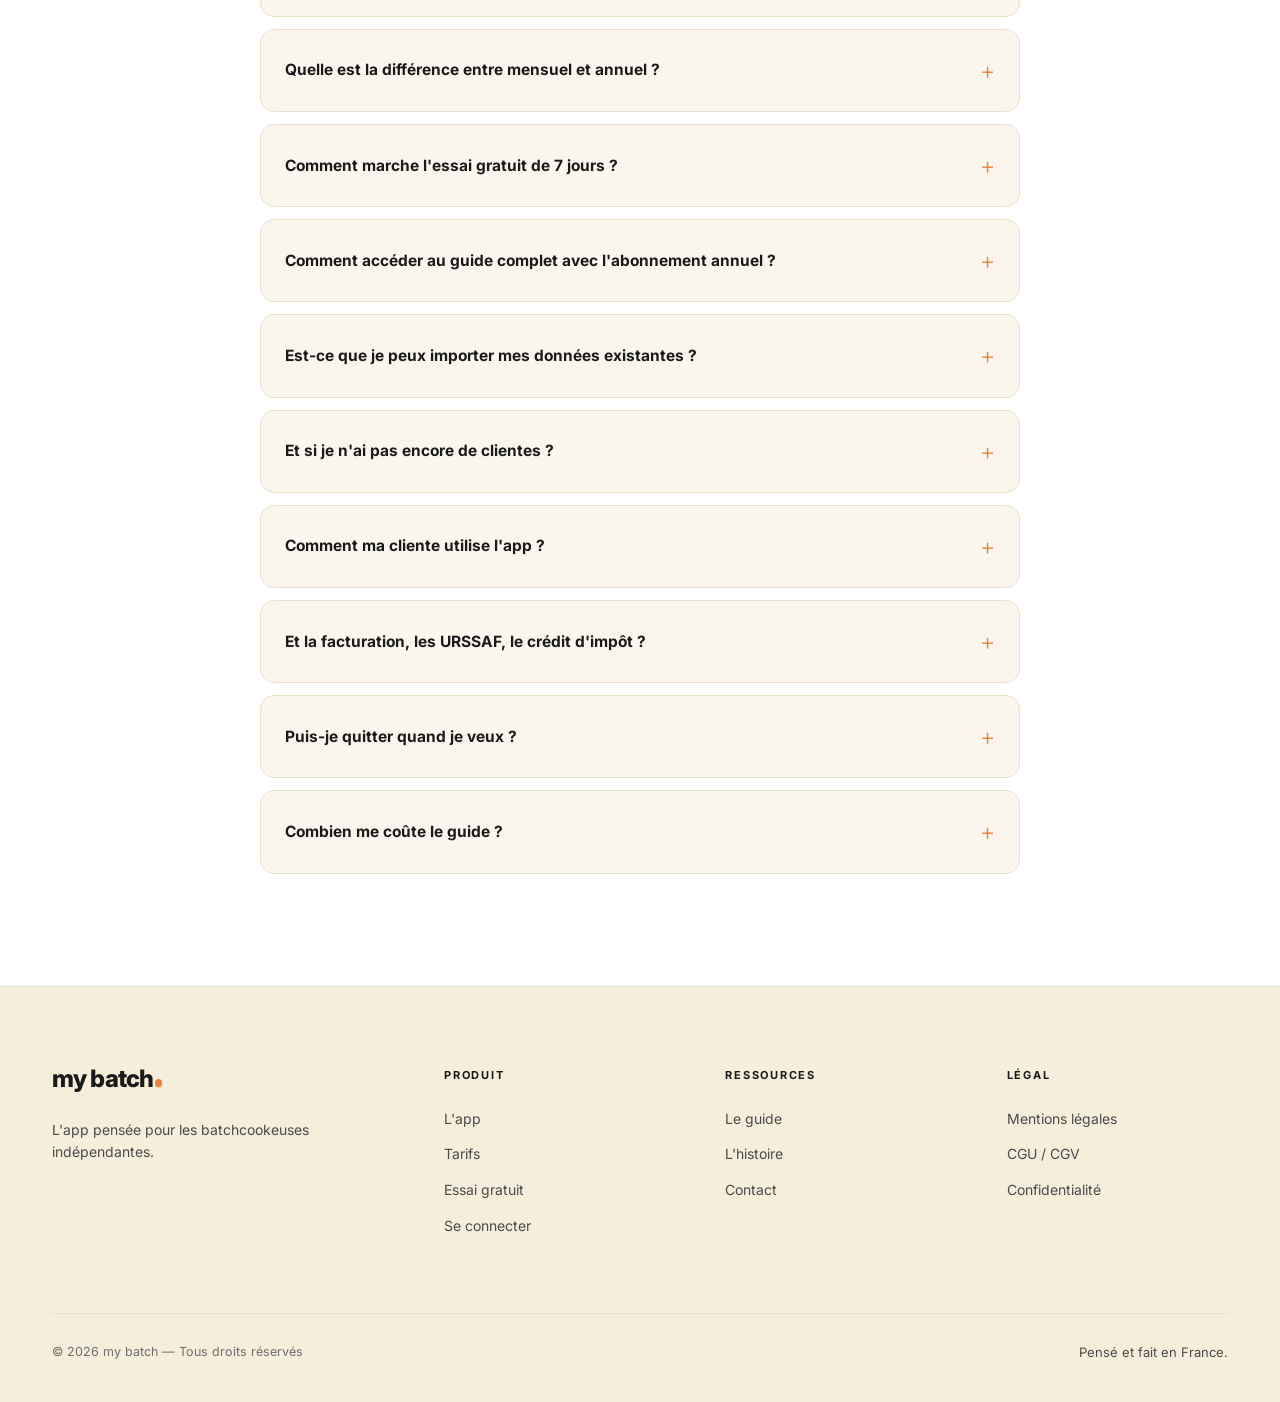
==== commit 1aaaa0c8: "Hero: mockup vectoriel de l'app my batch (couleurs marque) a la place de l'image manquante" ====
--- a/index.html
+++ b/index.html
@@ -11,11 +11,11 @@
 <meta property="og:url" content="https://mybatch.cooking/">
 <meta property="og:title" content="my batch — L'app des batchcookeuses indépendantes">
 <meta property="og:description" content="L'app pensée pour les batchcookeuses indépendantes. Clientes, recettes, courses, planning, espace cliente : tout en un.">
-<meta property="og:image" content="https://mybatch.cooking/og-image.png">
+<meta property="og:image" content="https://mybatch.cooking/og-image.svg">
 <meta name="twitter:card" content="summary_large_image">
 <meta name="twitter:title" content="my batch — L'app des batchcookeuses indépendantes">
 <meta name="twitter:description" content="L'app pensée pour les batchcookeuses indépendantes. Clientes, recettes, courses, planning, espace cliente : tout en un.">
-<meta name="twitter:image" content="https://mybatch.cooking/og-image.png">
+<meta name="twitter:image" content="https://mybatch.cooking/og-image.svg">
 <link rel="icon" href="favicon.svg" type="image/svg+xml">
 <link rel="preconnect" href="https://fonts.googleapis.com">
 <link rel="preconnect" href="https://fonts.gstatic.com" crossorigin>
@@ -158,7 +158,7 @@
       </ul>
       <div class="nav-actions">
         <a href="https://app.mybatch.cooking" class="btn btn-ghost">Se connecter</a>
-        <a href="https://app.mybatch.cooking" class="btn btn-orange">Essai gratuit 7j</a>
+        <a href="https://app.mybatch.cooking/signup.html" class="btn btn-orange">Essai gratuit 7j</a>
       </div>
     </div>
   </div>
@@ -173,7 +173,7 @@
         <h1 class="hero-title">Votre activité de batch cooking. <span class="accent">Tout en un.</span></h1>
         <p class="hero-sub">Clientes, recettes, courses, planning, espace cliente — tout dans une app pensée pour vous. Vous récupérez 5 heures par semaine pour ce qui compte vraiment : cuisiner.</p>
         <div class="hero-actions">
-          <a href="https://app.mybatch.cooking" class="btn btn-orange btn-lg">Essayer gratuitement 7 jours →</a>
+          <a href="https://app.mybatch.cooking/signup.html" class="btn btn-orange btn-lg">Essayer gratuitement 7 jours →</a>
           <a href="guide.html" class="btn btn-line btn-lg">Le guide</a>
         </div>
         <div class="hero-reassure">
@@ -184,7 +184,7 @@
       </div>
 
       <div class="hero-mockup">
-        <img class="mockup-img" src="mybatch_screenshot.png" alt="Aperçu de l'app my batch" onerror="this.style.display='none';document.getElementById('mockup-fallback').style.display='flex'">
+        <img class="mockup-img" src="mybatch_app.svg" alt="Aperçu de l'app my batch : tableau de bord, recettes de la semaine et planning des interventions" onerror="this.style.display='none';document.getElementById('mockup-fallback').style.display='flex'">
         <div id="mockup-fallback" class="mockup-fallback">
           <div style="font-size:48px;margin-bottom:14px">📱</div>
           <strong style="color:var(--ink);margin-bottom:8px;font-size:16px">Aperçu de l'app</strong>
@@ -372,7 +372,7 @@
           <li>Personnalisation (logo, couleurs)</li>
           <li>Support en français</li>
         </ul>
-        <a href="https://app.mybatch.cooking" class="btn btn-line">Essayer 7 jours</a>
+        <a href="https://app.mybatch.cooking/signup.html" class="btn btn-line">Essayer 7 jours</a>
       </div>
       <div class="price-card featured">
         <div class="p-name" style="color:var(--orange-2)">Annuel</div>
@@ -387,7 +387,7 @@
           <li>Support prioritaire</li>
           <li>Engagement 12 mois</li>
         </ul>
-        <a href="https://app.mybatch.cooking" class="btn btn-orange">Démarrer mon essai 7 jours</a>
+        <a href="https://app.mybatch.cooking/signup.html" class="btn btn-orange">Démarrer mon essai 7 jours</a>
       </div>
     </div>
     <div class="price-promo">✓ 7 jours d'essai gratuit · ✓ Annulable en 1 clic pendant l'essai · ✓ Mensuel résiliable à tout moment</div>
@@ -459,7 +459,7 @@
         </a>
         <p>L'app pensée pour les batchcookeuses indépendantes.</p>
       </div>
-      <div class="foot-col"><h4>Produit</h4><ul><li><a href="index.html#features">L'app</a></li><li><a href="index.html#tarifs">Tarifs</a></li><li><a href="https://app.mybatch.cooking">Essai gratuit</a></li><li><a href="https://app.mybatch.cooking">Se connecter</a></li></ul></div>
+      <div class="foot-col"><h4>Produit</h4><ul><li><a href="index.html#features">L'app</a></li><li><a href="index.html#tarifs">Tarifs</a></li><li><a href="https://app.mybatch.cooking/signup.html">Essai gratuit</a></li><li><a href="https://app.mybatch.cooking">Se connecter</a></li></ul></div>
       <div class="foot-col"><h4>Ressources</h4><ul><li><a href="guide.html">Le guide</a></li><li><a href="histoire.html">L'histoire</a></li><li><a href="contact.html">Contact</a></li></ul></div>
       <div class="foot-col"><h4>Légal</h4><ul><li><a href="mentions-legales.html">Mentions légales</a></li><li><a href="cgu.html">CGU / CGV</a></li><li><a href="confidentialite.html">Confidentialité</a></li></ul></div>
     </div>
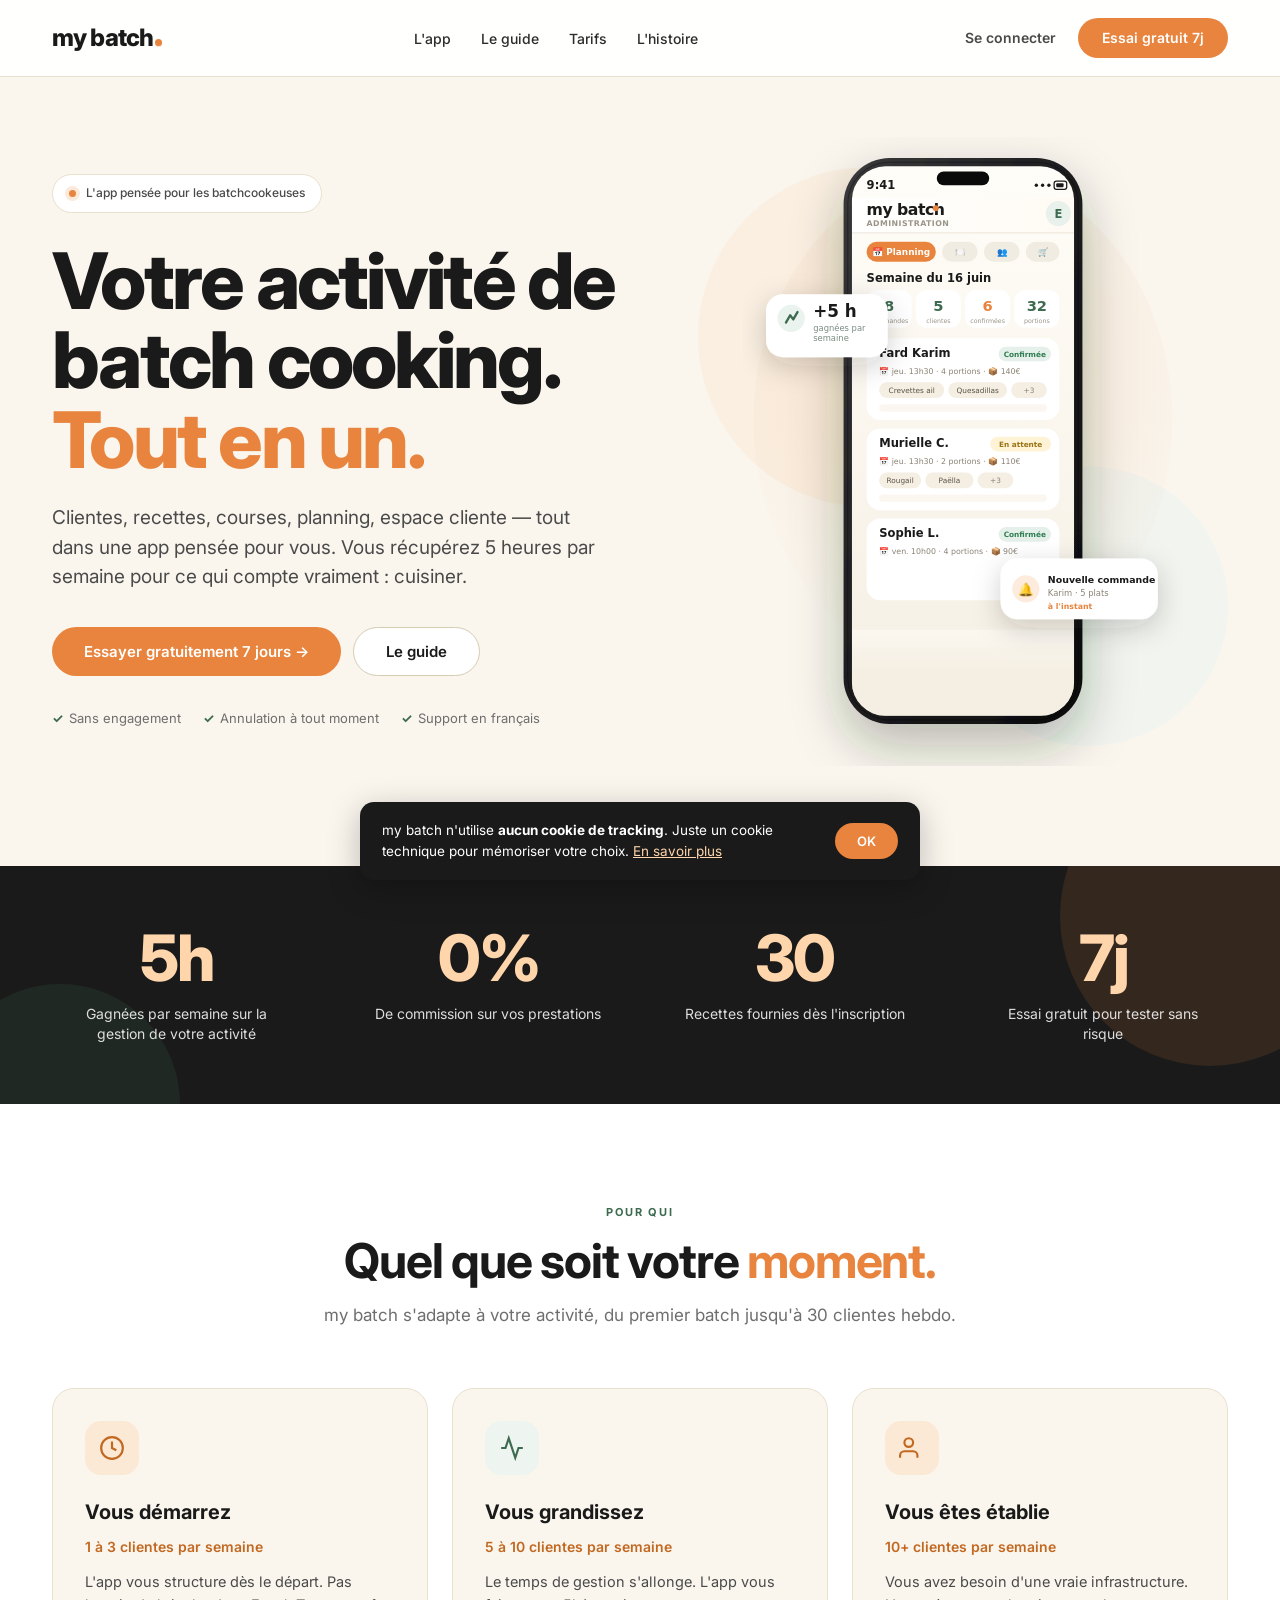
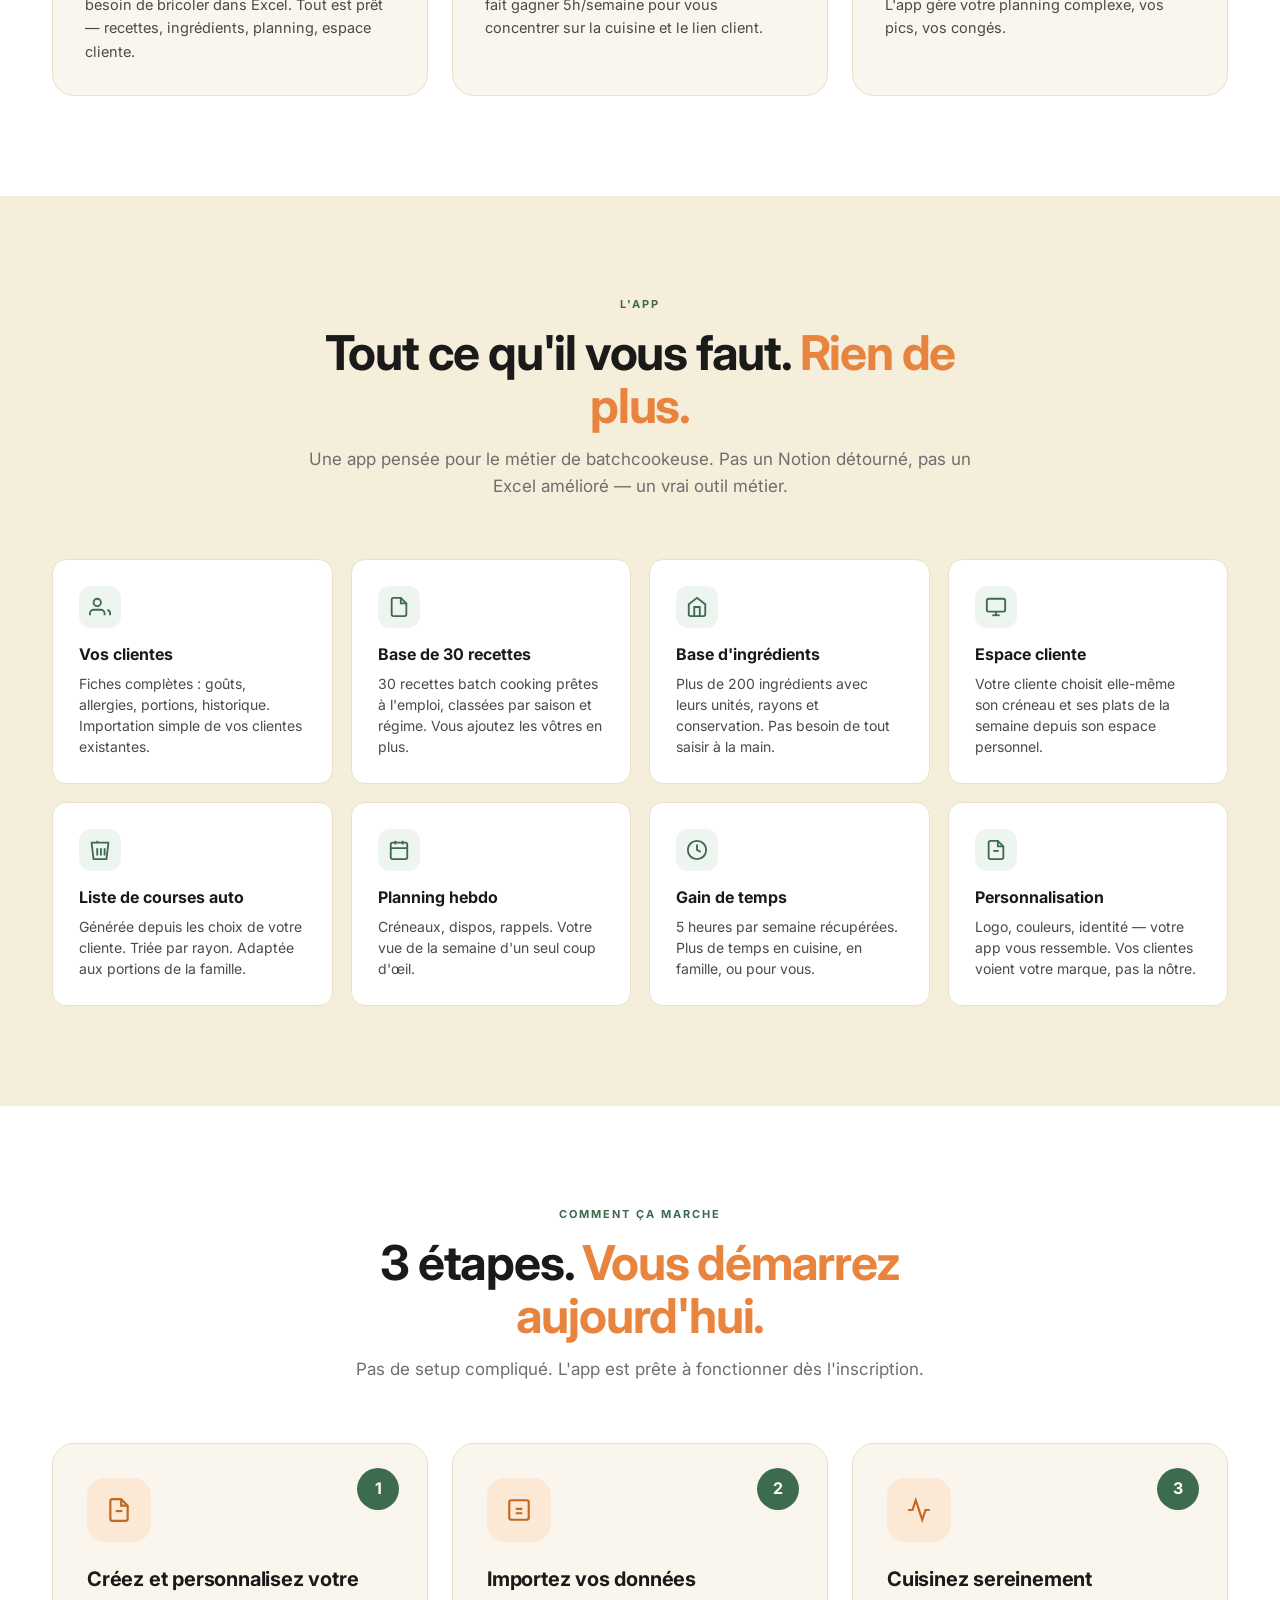
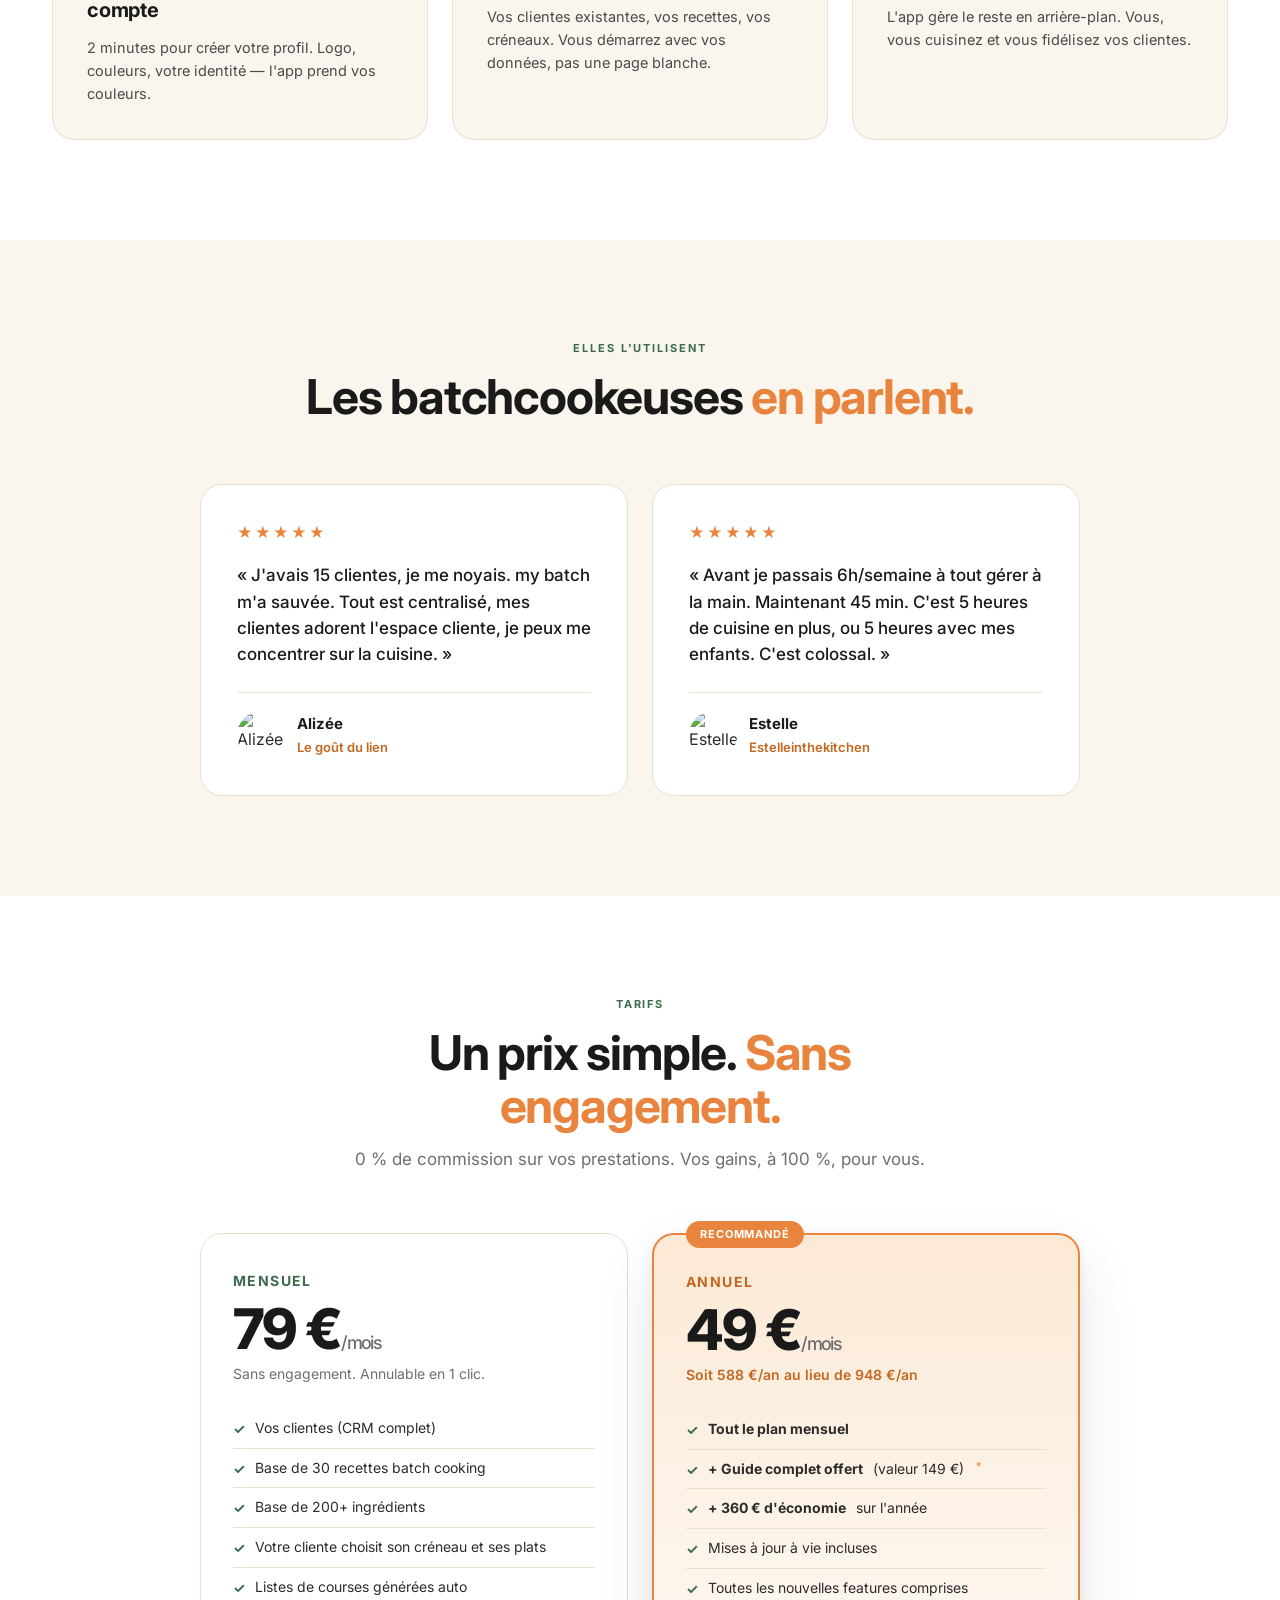
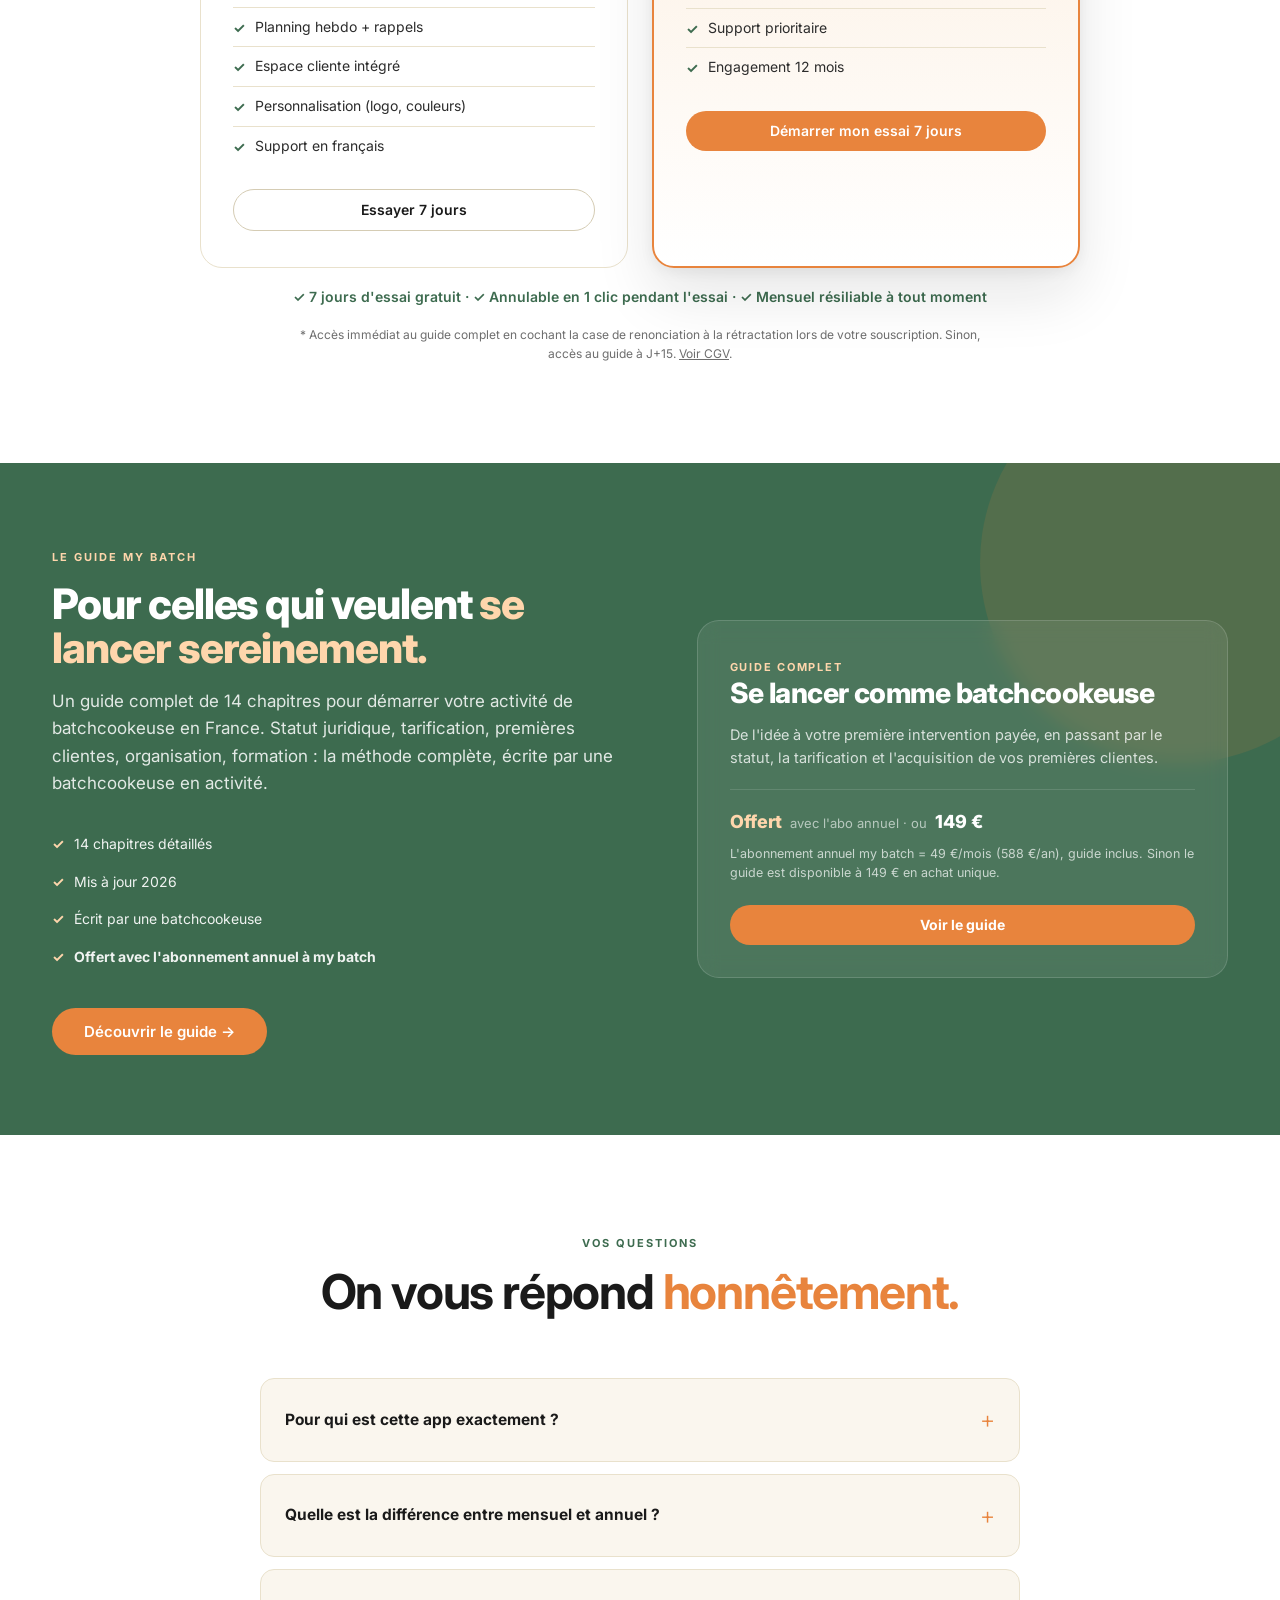
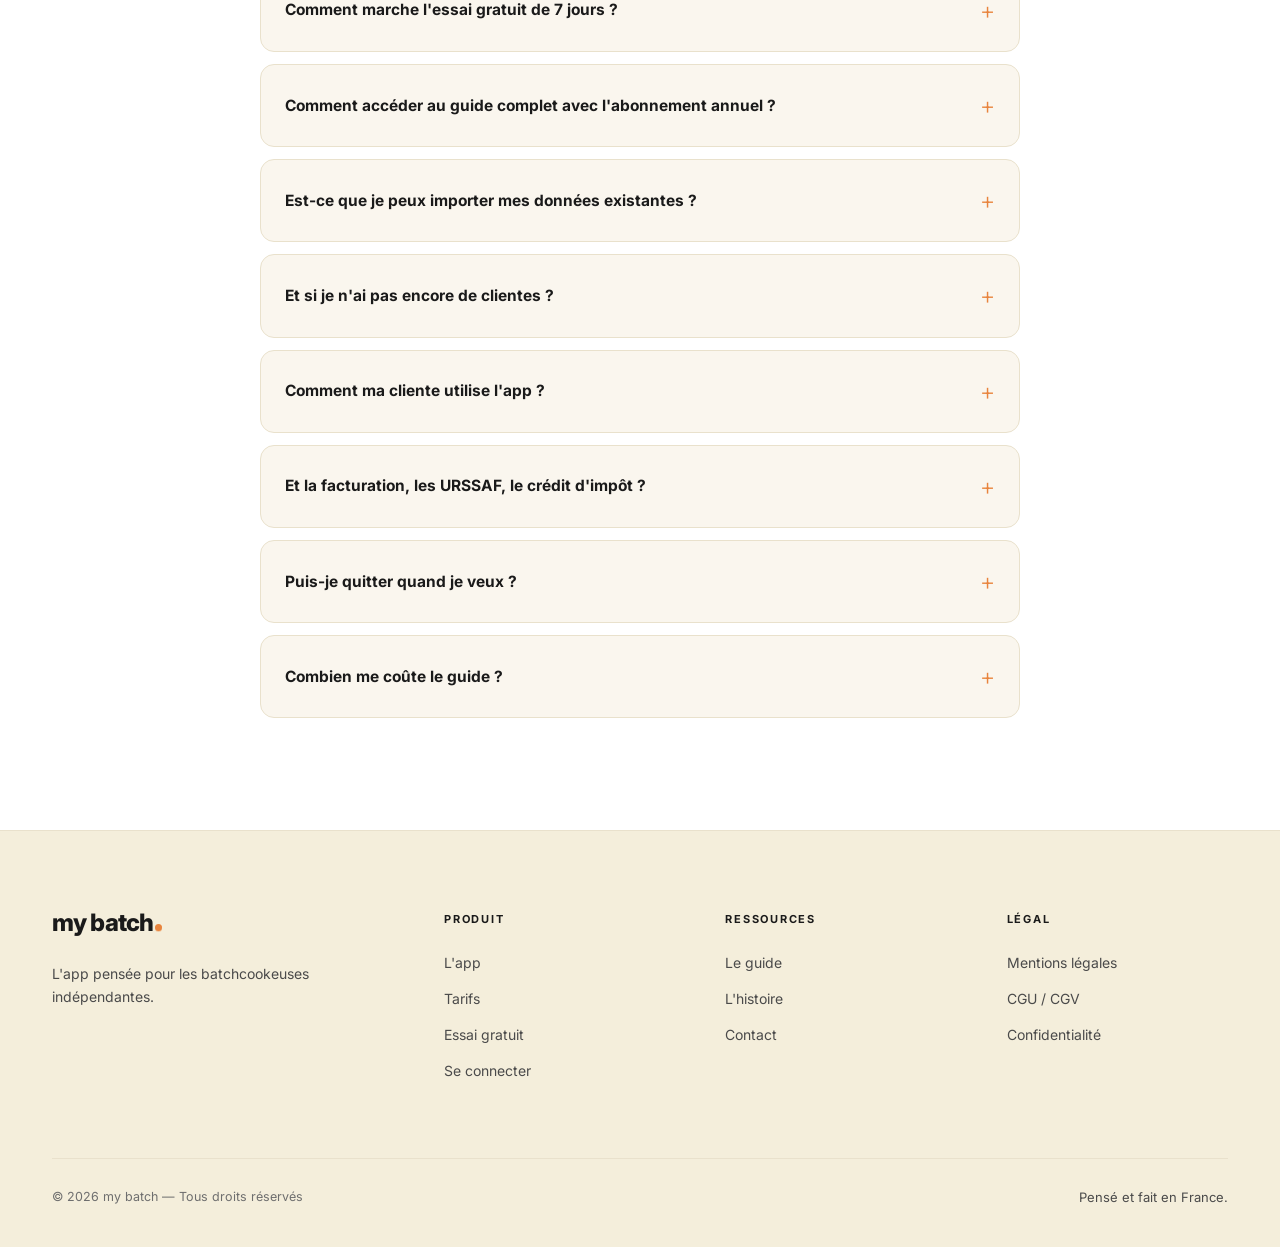
==== commit 6bd13c53: "Hero: mockup premium calque sur le vrai dashboard admin (planning, stats, commandes) + cartes flotta" ====
--- a/index.html
+++ b/index.html
@@ -184,7 +184,7 @@
       </div>
 
       <div class="hero-mockup">
-        <img class="mockup-img" src="mybatch_app.svg" alt="Aperçu de l'app my batch : tableau de bord, recettes de la semaine et planning des interventions" onerror="this.style.display='none';document.getElementById('mockup-fallback').style.display='flex'">
+        <img class="mockup-img" src="mybatch_app.svg" alt="Aperçu de l'app my batch : dashboard cuisinière, planning de la semaine avec commandes et clientes" style="box-shadow:none;border-radius:0;max-width:440px" onerror="this.style.display='none';document.getElementById('mockup-fallback').style.display='flex'">
         <div id="mockup-fallback" class="mockup-fallback">
           <div style="font-size:48px;margin-bottom:14px">📱</div>
           <strong style="color:var(--ink);margin-bottom:8px;font-size:16px">Aperçu de l'app</strong>
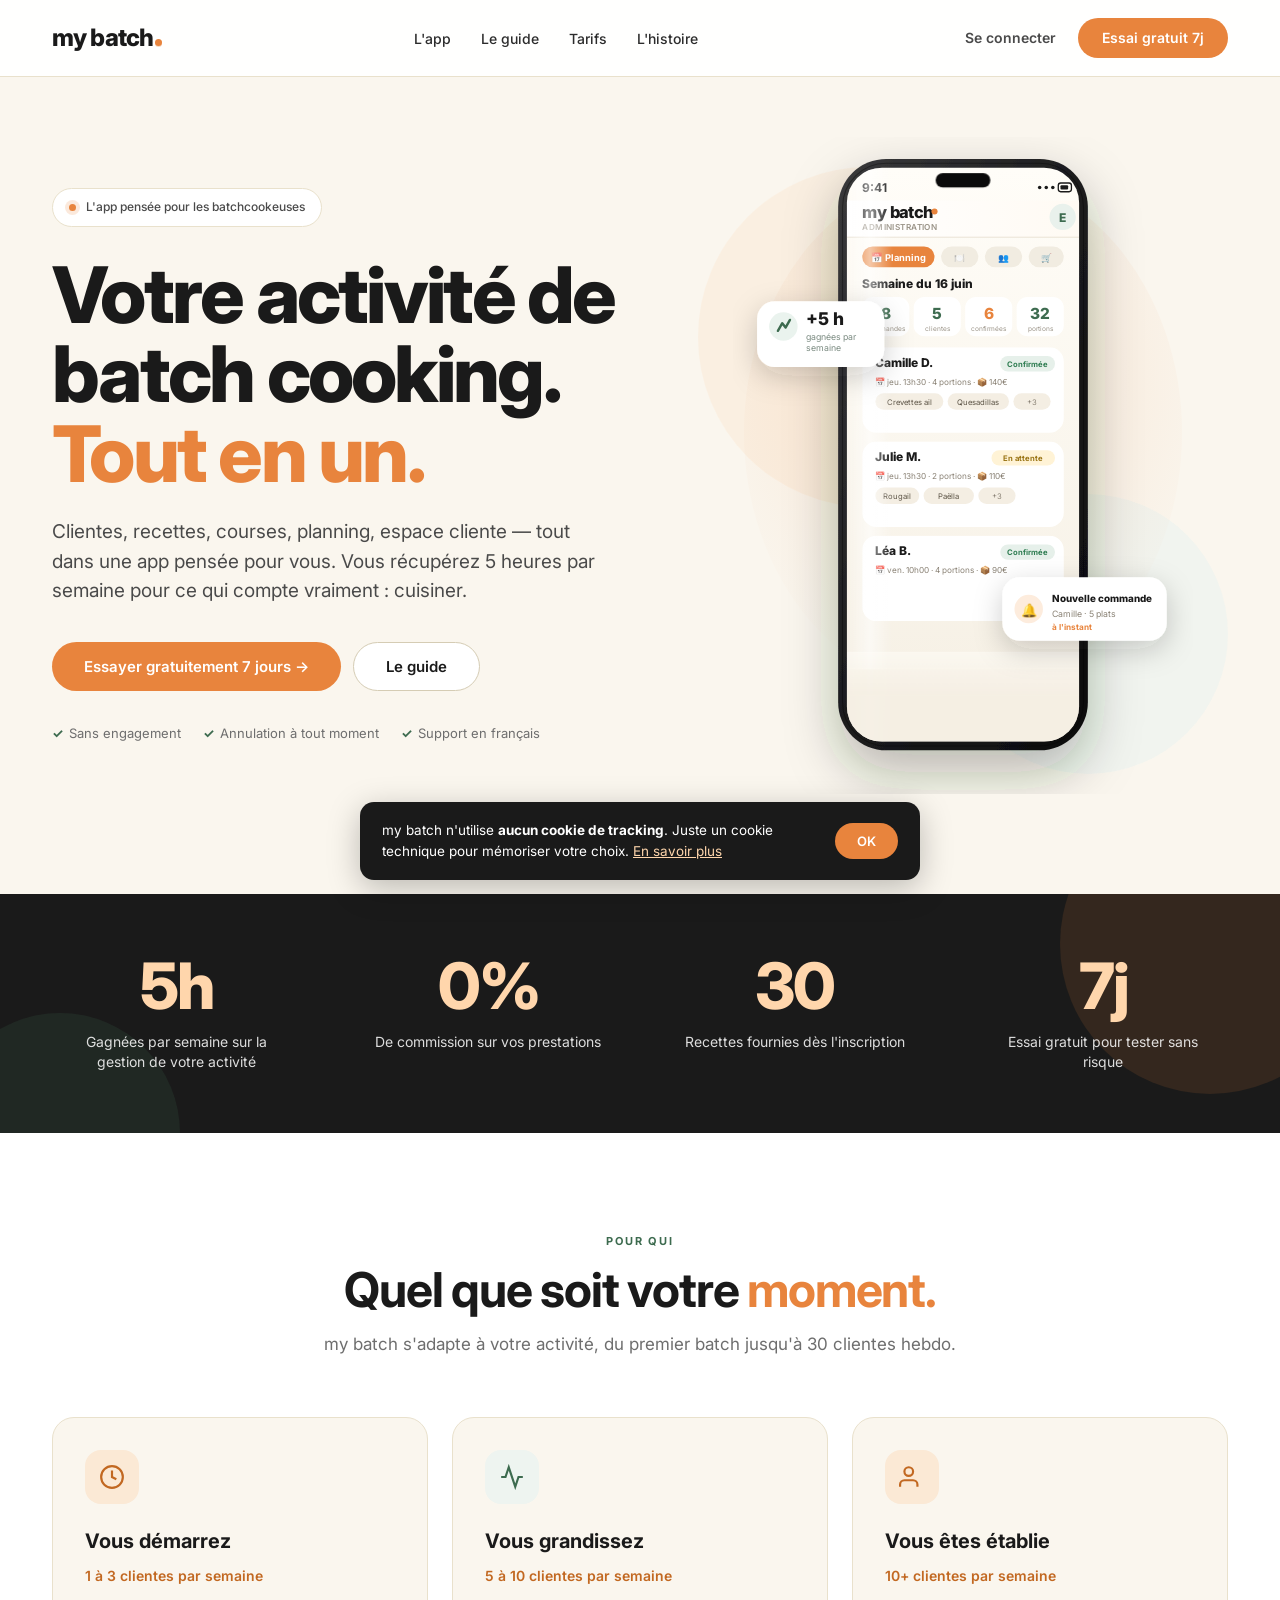
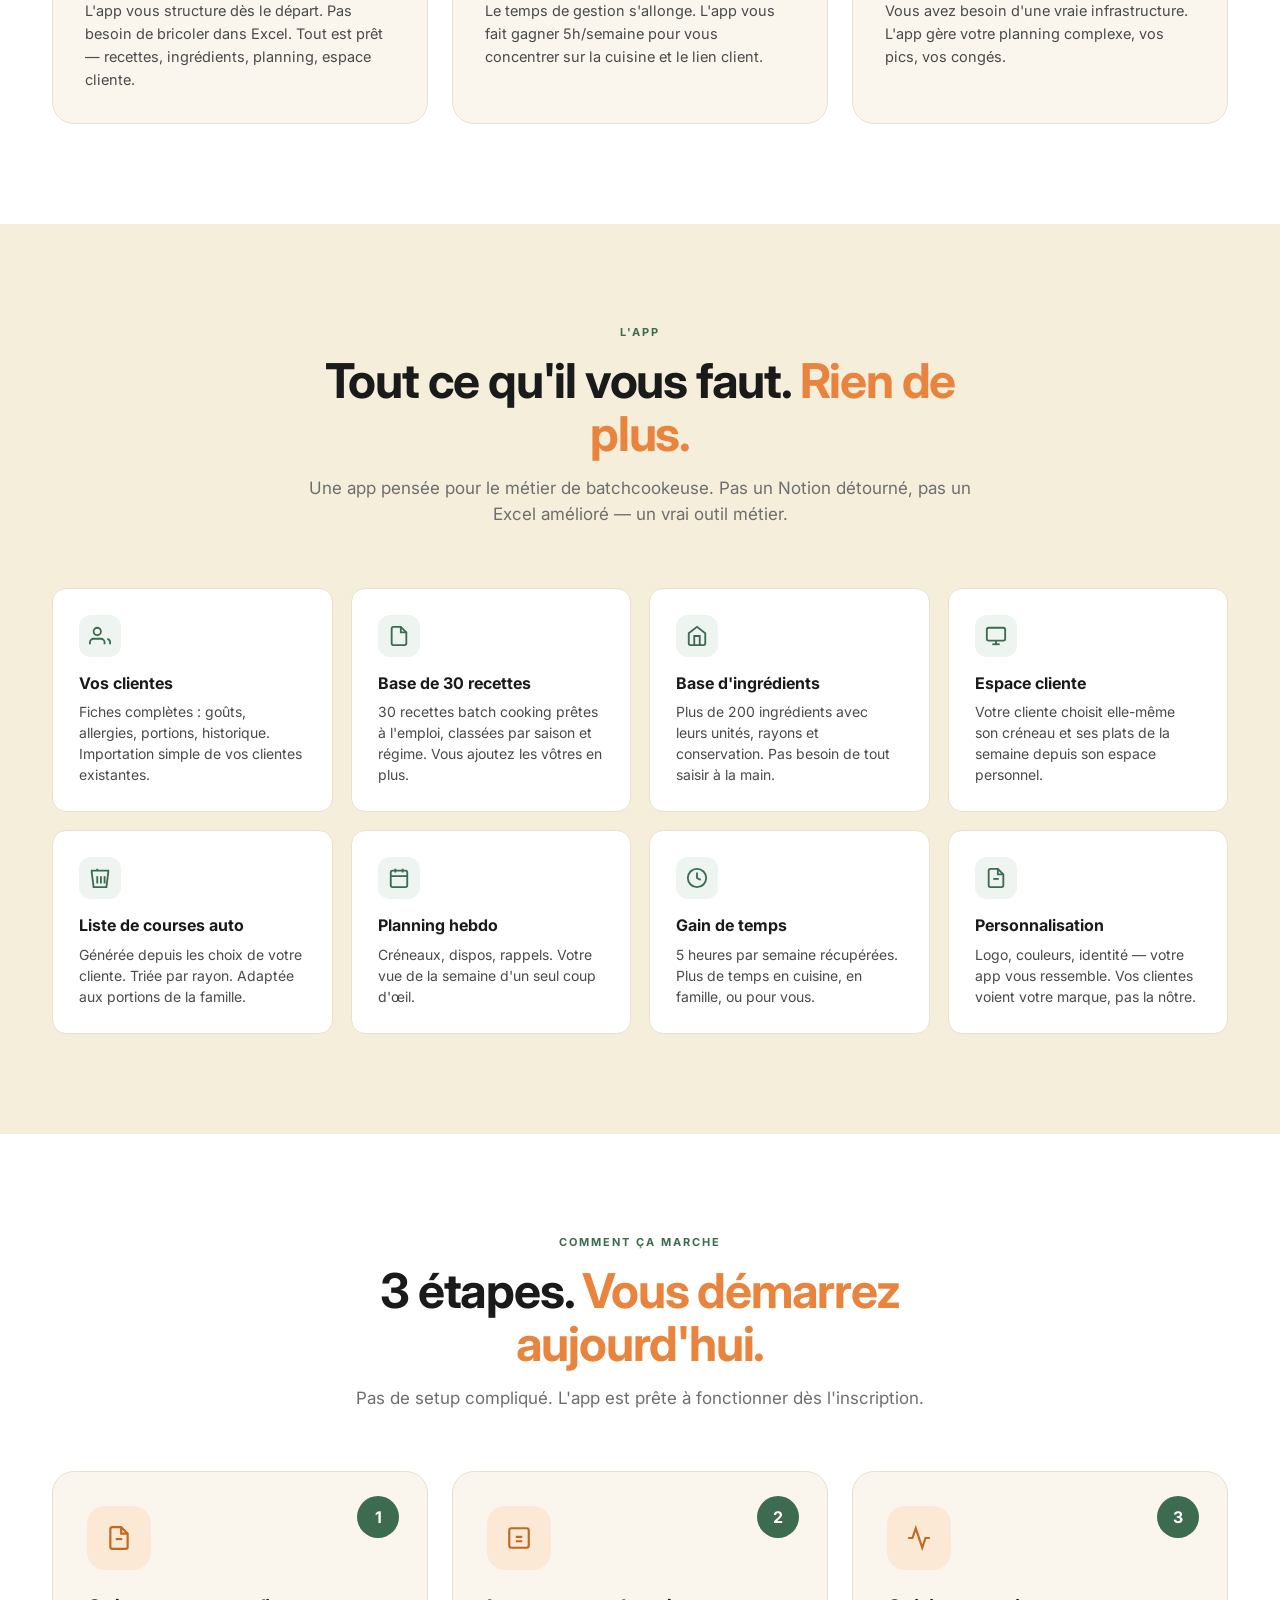
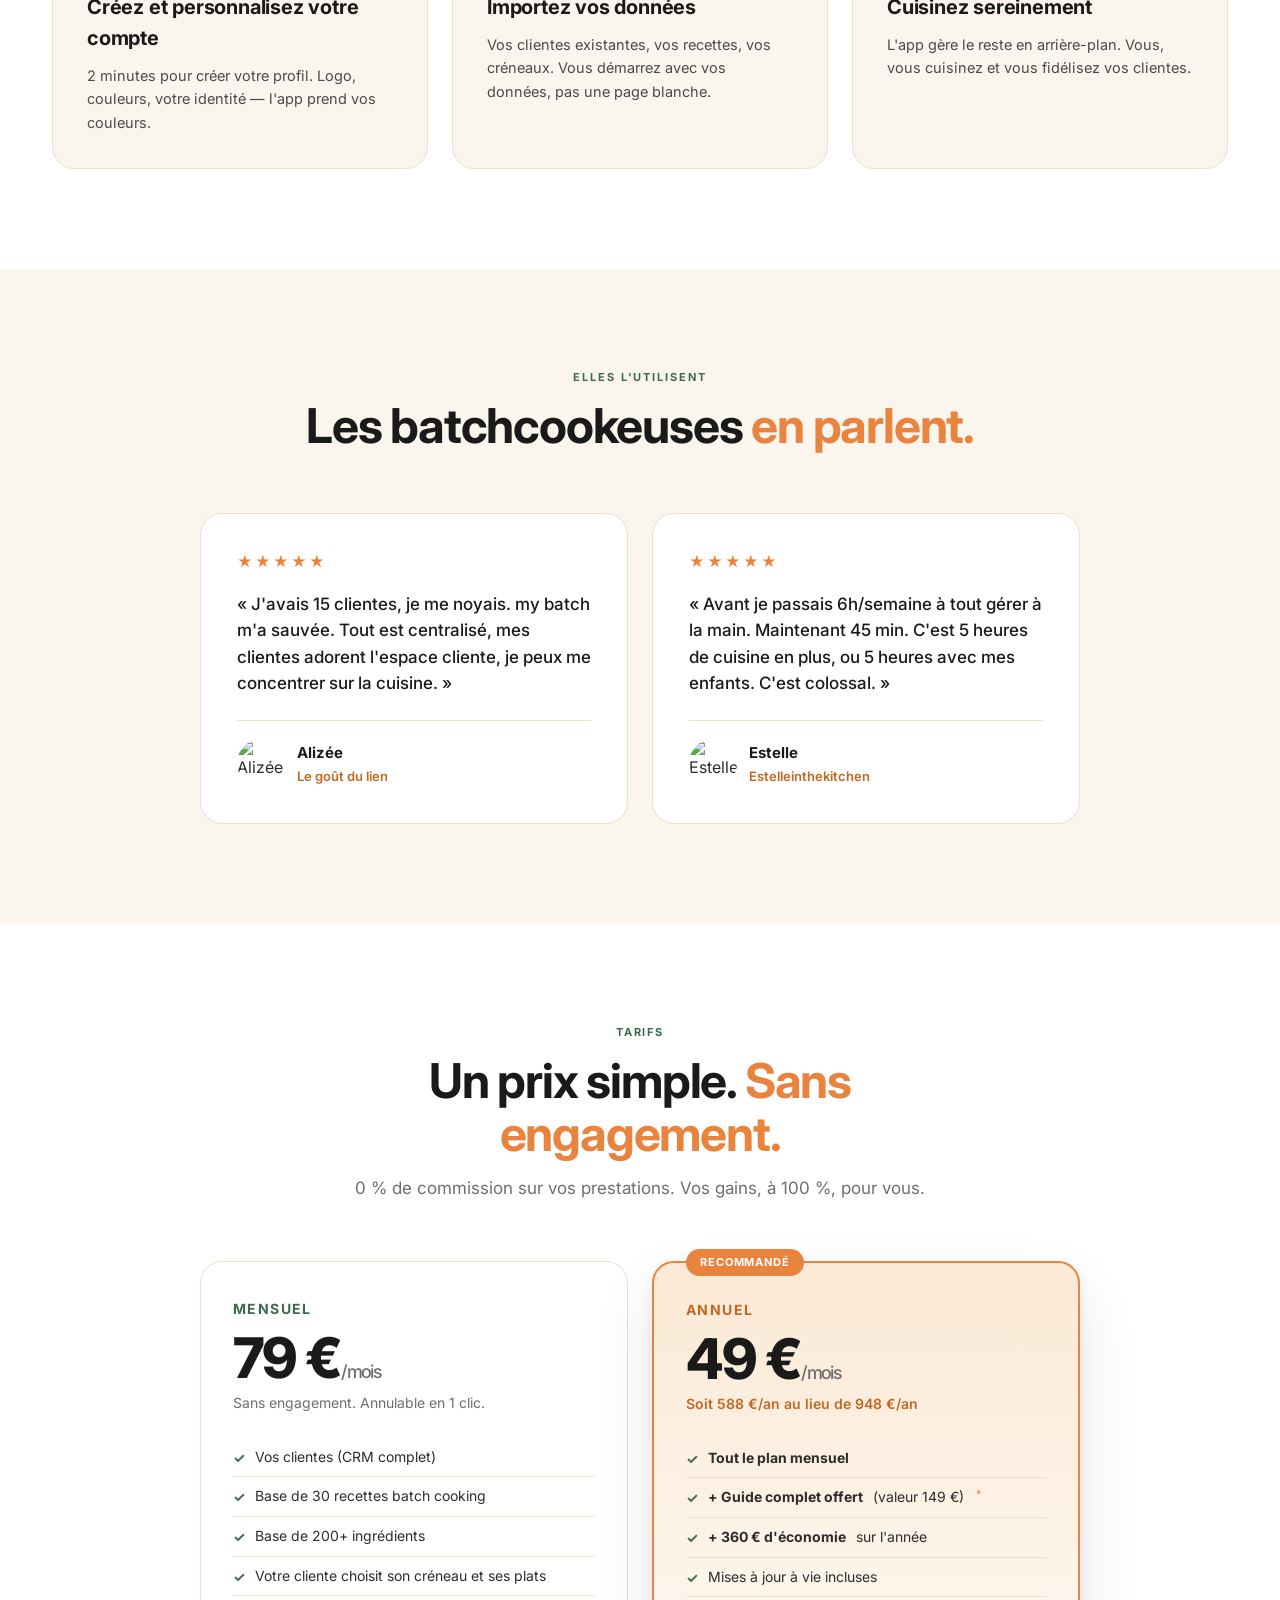
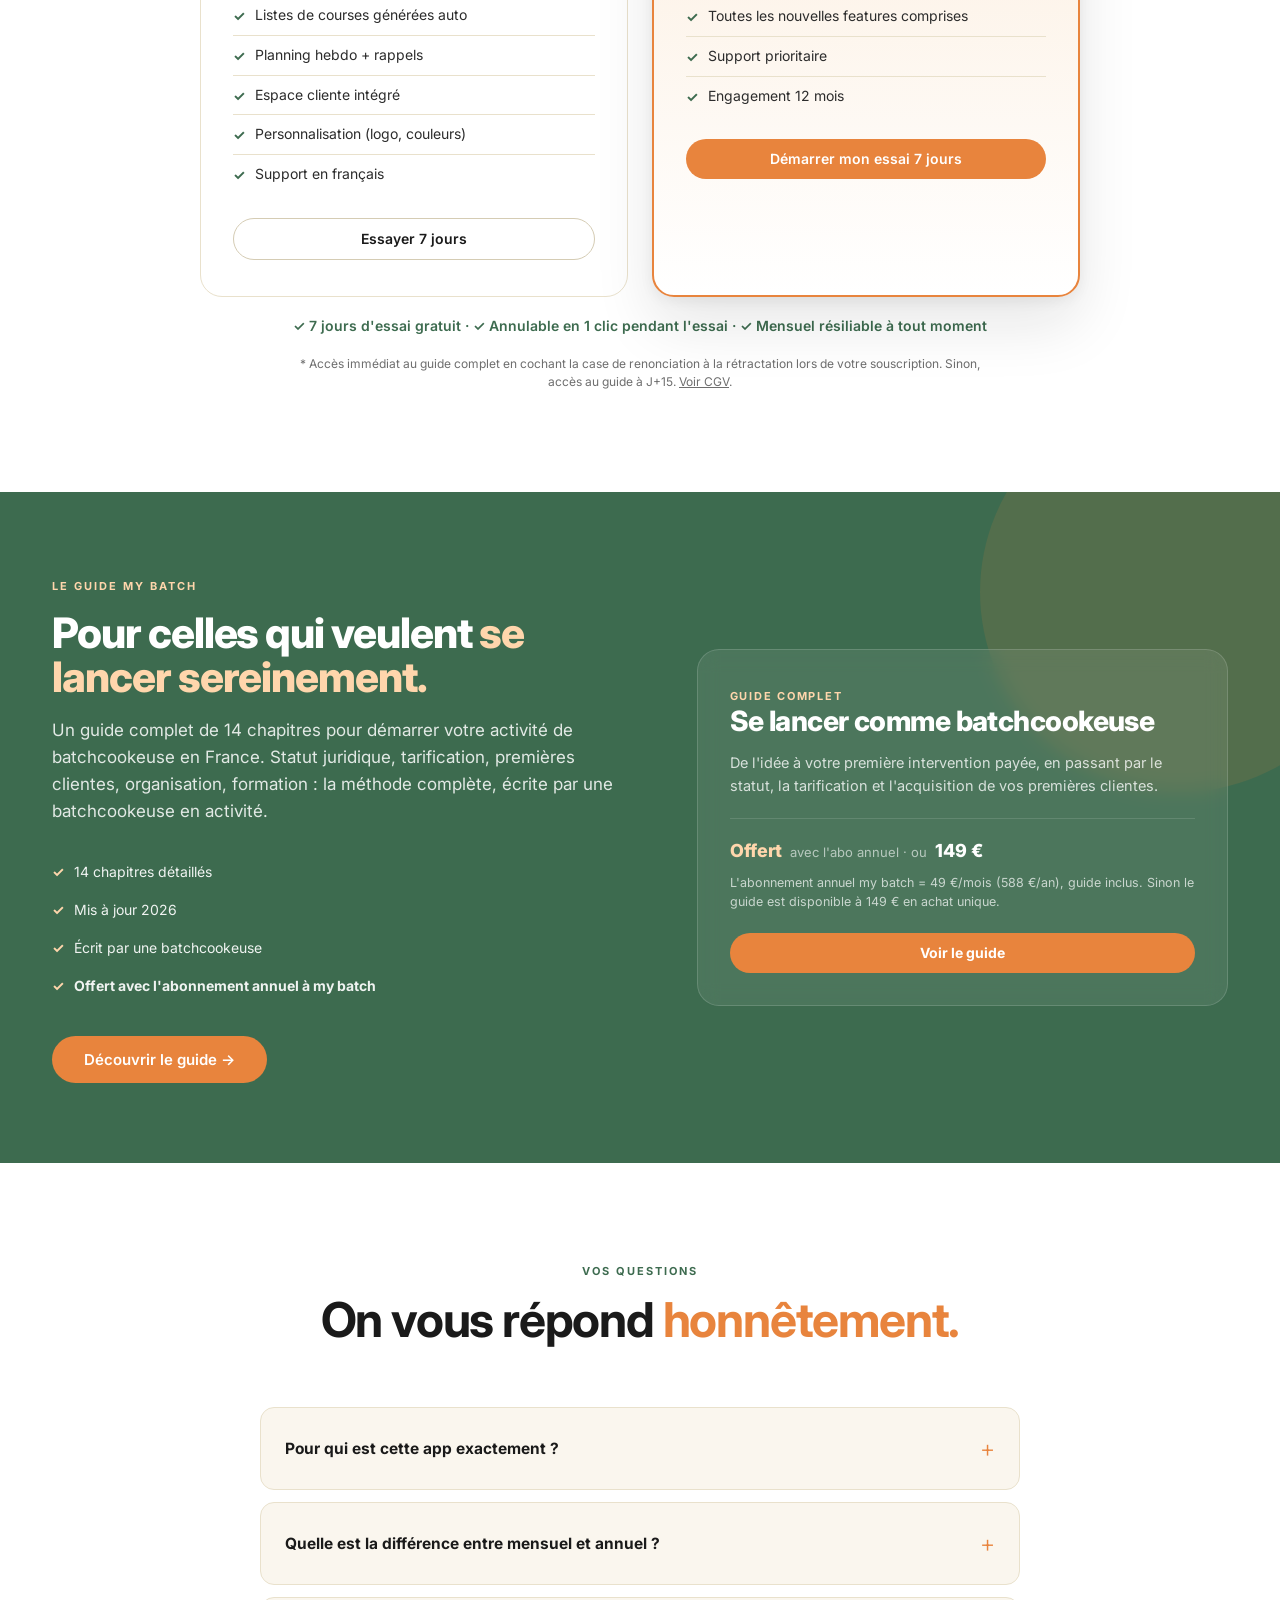
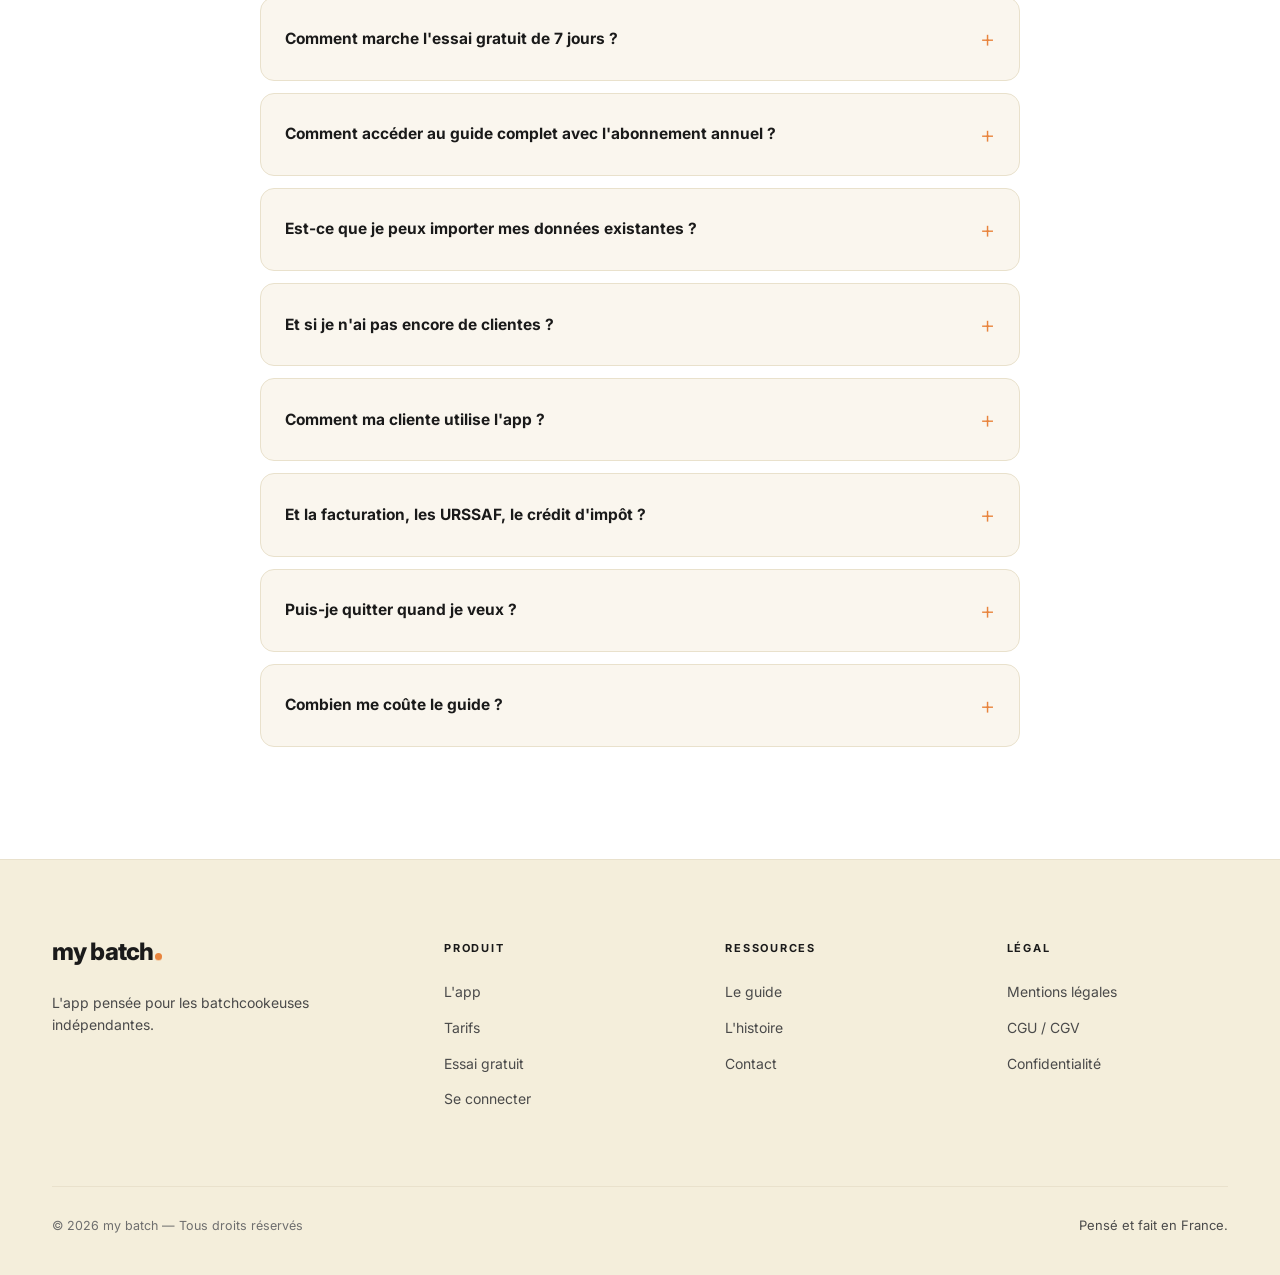
==== commit b2bd3c11: "Hero premium anime: SVG inline + CSS (cascade, reflet brillant, flottement) + compteurs chiffres JS " ====
--- a/index.html
+++ b/index.html
@@ -184,13 +184,151 @@
       </div>
 
       <div class="hero-mockup">
-        <img class="mockup-img" src="mybatch_app.svg" alt="Aperçu de l'app my batch : dashboard cuisinière, planning de la semaine avec commandes et clientes" style="box-shadow:none;border-radius:0;max-width:440px" onerror="this.style.display='none';document.getElementById('mockup-fallback').style.display='flex'">
-        <div id="mockup-fallback" class="mockup-fallback">
-          <div style="font-size:48px;margin-bottom:14px">📱</div>
-          <strong style="color:var(--ink);margin-bottom:8px;font-size:16px">Aperçu de l'app</strong>
-          <span style="font-size:12px;color:var(--muted)">Place un screenshot nommé<br><code style="background:#fff;padding:2px 6px;border-radius:4px;font-size:11px">mybatch_screenshot.png</code><br>dans le même dossier</span>
-        </div>
-      </div>
+        <svg class="appsvg" viewBox="0 0 420 600" role="img" aria-label="Aperçu animé de l'app my batch : dashboard cuisinière, planning de la semaine avec commandes" style="width:100%;max-width:460px;height:auto;display:block;margin:0 auto" xmlns="http://www.w3.org/2000/svg" font-family="Inter, system-ui, sans-serif">
+          <style>
+            .appsvg .ent{opacity:0}
+            .appsvg .statg{animation:mbRise .6s cubic-bezier(.2,.8,.2,1) .15s forwards}
+            .appsvg .cmd1{animation:mbRise .6s cubic-bezier(.2,.8,.2,1) .42s forwards}
+            .appsvg .cmd2{animation:mbRise .6s cubic-bezier(.2,.8,.2,1) .62s forwards}
+            .appsvg .cmd3{animation:mbRise .6s cubic-bezier(.2,.8,.2,1) .82s forwards}
+            @keyframes mbRise{from{opacity:0;transform:translateY(16px)}to{opacity:1;transform:translateY(0)}}
+            .appsvg .floatA{animation:mbFl 4s ease-in-out infinite}
+            @keyframes mbFl{0%,100%{transform:translateY(0)}50%{transform:translateY(-6px)}}
+            .appsvg .floatB{opacity:0;animation:mbPop .6s cubic-bezier(.2,1.45,.35,1) 1.15s forwards, mbFl2 4.6s ease-in-out 1.85s infinite}
+            @keyframes mbPop{from{opacity:0;transform:translateX(18px)}to{opacity:1;transform:translateX(0)}}
+            @keyframes mbFl2{0%,100%{transform:translateY(0)}50%{transform:translateY(-5px)}}
+            .appsvg .dot{transform-box:fill-box;transform-origin:center;animation:mbPulse 1.9s ease-in-out infinite}
+            @keyframes mbPulse{0%,100%{transform:scale(1);opacity:1}50%{transform:scale(1.45);opacity:.5}}
+            .appsvg .glow{transform-box:fill-box;transform-origin:center;animation:mbBreathe 6s ease-in-out infinite}
+            @keyframes mbBreathe{0%,100%{opacity:.65}50%{opacity:1}}
+            .appsvg .gloss{animation:mbSweep 5.5s ease-in-out 1.6s infinite}
+            @keyframes mbSweep{0%{transform:translateX(-130px) skewX(-14deg);opacity:0}12%{opacity:.55}32%{opacity:0}100%{transform:translateX(240px) skewX(-14deg);opacity:0}}
+            .appsvg .tabA{transform-box:fill-box;transform-origin:center;animation:mbGlow 2.6s ease-in-out infinite}
+            @keyframes mbGlow{0%,100%{filter:brightness(1)}50%{filter:brightness(1.12)}}
+            @media (prefers-reduced-motion:reduce){
+              .appsvg .ent,.appsvg .floatB{opacity:1!important;animation:none!important}
+              .appsvg .floatA,.appsvg .dot,.appsvg .glow,.appsvg .gloss,.appsvg .tabA{animation:none!important}.appsvg .gloss{opacity:0!important}
+            }
+          </style>
+          <defs>
+            <linearGradient id="frame" x1="0" y1="0" x2="1" y2="1"><stop offset="0" stop-color="#3a3a3c"/><stop offset="0.5" stop-color="#1c1c1e"/><stop offset="1" stop-color="#0c0c0d"/></linearGradient>
+            <linearGradient id="cream" x1="0" y1="0" x2="0" y2="1"><stop offset="0" stop-color="#FFFDF8"/><stop offset="1" stop-color="#F5EFE3"/></linearGradient>
+            <linearGradient id="tbar" x1="0" y1="0" x2="1" y2="0"><stop offset="0" stop-color="#ffffff"/><stop offset="1" stop-color="#fffaf3"/></linearGradient>
+            <linearGradient id="glossG" x1="0" y1="0" x2="1" y2="0"><stop offset="0" stop-color="#fff" stop-opacity="0"/><stop offset="0.5" stop-color="#fff" stop-opacity="0.55"/><stop offset="1" stop-color="#fff" stop-opacity="0"/></linearGradient>
+            <radialGradient id="glow" cx="0.5" cy="0.4" r="0.62"><stop offset="0" stop-color="#E8843D" stop-opacity="0.16"/><stop offset="1" stop-color="#E8843D" stop-opacity="0"/></radialGradient>
+            <filter id="phoneShadow" x="-50%" y="-50%" width="200%" height="200%"><feDropShadow dx="0" dy="20" stdDeviation="24" flood-color="#1b2b22" flood-opacity="0.30"/></filter>
+            <filter id="cardShadow" x="-70%" y="-70%" width="240%" height="240%"><feDropShadow dx="0" dy="8" stdDeviation="13" flood-color="#1a2620" flood-opacity="0.20"/></filter>
+            <clipPath id="screenClip"><rect x="104" y="28" width="212" height="524" rx="32"/></clipPath>
+          </defs>
+
+          <ellipse class="glow" cx="210" cy="270" rx="200" ry="240" fill="url(#glow)"/>
+          <rect x="96" y="20" width="228" height="540" rx="44" fill="url(#frame)" filter="url(#phoneShadow)"/>
+          <rect x="100" y="24" width="220" height="532" rx="40" fill="none" stroke="#000" stroke-opacity="0.35" stroke-width="1"/>
+          <rect x="104" y="28" width="212" height="524" rx="32" fill="url(#cream)"/>
+
+          <g clip-path="url(#screenClip)">
+            <text x="118" y="50" font-size="11" font-weight="700" fill="#1A1A1A">9:41</text>
+            <g fill="#1A1A1A">
+              <circle cx="280" cy="46" r="1.6"/><circle cx="286" cy="46" r="1.6"/><circle cx="292" cy="46" r="1.6"/>
+              <rect x="297" y="42" width="12" height="8" rx="2.2" fill="none" stroke="#1A1A1A" stroke-width="1.2"/>
+              <rect x="299" y="44" width="7" height="4" rx="1" fill="#1A1A1A"/>
+            </g>
+
+            <rect x="104" y="58" width="212" height="34" fill="url(#tbar)"/>
+            <text x="118" y="74" font-size="15" font-weight="800" fill="#1A1A1A" letter-spacing="-0.5">my batch</text>
+            <circle class="dot" cx="184" cy="68" r="2.8" fill="#E8843D"/>
+            <text x="118" y="85" font-size="7.5" font-weight="600" fill="#9b9488" letter-spacing="0.4">ADMINISTRATION</text>
+            <circle cx="301" cy="73" r="12" fill="#e9f1ec"/>
+            <text x="301" y="77.5" font-size="11" font-weight="800" fill="#3D6B4F" text-anchor="middle">E</text>
+            <rect x="104" y="91" width="212" height="1" fill="#ECE5D8"/>
+
+            <rect class="tabA" x="118" y="100" width="66" height="19" rx="9.5" fill="#E8843D"/>
+            <text x="151" y="113" font-size="8.5" font-weight="700" fill="#fff" text-anchor="middle">📅 Planning</text>
+            <rect x="190" y="100" width="34" height="19" rx="9.5" fill="#f1ece1"/><text x="207" y="113" font-size="8" text-anchor="middle">🍽️</text>
+            <rect x="230" y="100" width="34" height="19" rx="9.5" fill="#f1ece1"/><text x="247" y="113" font-size="8" text-anchor="middle">👥</text>
+            <rect x="270" y="100" width="32" height="19" rx="9.5" fill="#f1ece1"/><text x="286" y="113" font-size="8" text-anchor="middle">🛒</text>
+
+            <text x="118" y="138" font-size="11" font-weight="800" fill="#1A1A1A">Semaine du 16 juin</text>
+
+            <g class="ent statg">
+              <rect x="118" y="146" width="43" height="36" rx="10" fill="#fff"/><text id="mbN1" data-to="8" x="139.5" y="166" font-size="14" font-weight="800" fill="#3D6B4F" text-anchor="middle">0</text><text x="139.5" y="177" font-size="6" fill="#9b9488" text-anchor="middle">commandes</text>
+              <rect x="165" y="146" width="43" height="36" rx="10" fill="#fff"/><text id="mbN2" data-to="5" x="186.5" y="166" font-size="14" font-weight="800" fill="#3D6B4F" text-anchor="middle">0</text><text x="186.5" y="177" font-size="6" fill="#9b9488" text-anchor="middle">clientes</text>
+              <rect x="212" y="146" width="43" height="36" rx="10" fill="#fff"/><text id="mbN3" data-to="6" x="233.5" y="166" font-size="14" font-weight="800" fill="#E8843D" text-anchor="middle">0</text><text x="233.5" y="177" font-size="6" fill="#9b9488" text-anchor="middle">confirmées</text>
+              <rect x="259" y="146" width="43" height="36" rx="10" fill="#fff"/><text id="mbN4" data-to="32" x="280.5" y="166" font-size="14" font-weight="800" fill="#3D6B4F" text-anchor="middle">0</text><text x="280.5" y="177" font-size="6" fill="#9b9488" text-anchor="middle">portions</text>
+            </g>
+
+            <g class="ent cmd1">
+              <rect x="118" y="192" width="184" height="78" rx="13" fill="#fff"/>
+              <text x="130" y="210" font-size="11" font-weight="800" fill="#1A1A1A">Camille D.</text>
+              <rect x="244" y="200" width="50" height="14" rx="7" fill="#e6f0ea"/><text x="269" y="210" font-size="7" font-weight="700" fill="#2f7d52" text-anchor="middle">Confirmée</text>
+              <text x="130" y="226" font-size="7.5" fill="#8a8275">📅 jeu. 13h30 · 4 portions · 📦 140€</text>
+              <rect x="130" y="234" width="62" height="15" rx="7.5" fill="#f4eee3"/><text x="161" y="244.5" font-size="7" fill="#5b5345" text-anchor="middle">Crevettes ail</text>
+              <rect x="196" y="234" width="56" height="15" rx="7.5" fill="#f4eee3"/><text x="224" y="244.5" font-size="7" fill="#5b5345" text-anchor="middle">Quesadillas</text>
+              <rect x="256" y="234" width="34" height="15" rx="7.5" fill="#f4eee3"/><text x="273" y="244.5" font-size="7" fill="#8a8275" text-anchor="middle">+3</text>
+            </g>
+
+            <g class="ent cmd2">
+              <rect x="118" y="278" width="184" height="78" rx="13" fill="#fff"/>
+              <text x="130" y="296" font-size="11" font-weight="800" fill="#1A1A1A">Julie M.</text>
+              <rect x="236" y="286" width="58" height="14" rx="7" fill="#fff3d6"/><text x="265" y="296" font-size="7" font-weight="700" fill="#9a7414" text-anchor="middle">En attente</text>
+              <text x="130" y="312" font-size="7.5" fill="#8a8275">📅 jeu. 13h30 · 2 portions · 📦 110€</text>
+              <rect x="130" y="320" width="40" height="15" rx="7.5" fill="#f4eee3"/><text x="150" y="330.5" font-size="7" fill="#5b5345" text-anchor="middle">Rougail</text>
+              <rect x="174" y="320" width="46" height="15" rx="7.5" fill="#f4eee3"/><text x="197" y="330.5" font-size="7" fill="#5b5345" text-anchor="middle">Paëlla</text>
+              <rect x="224" y="320" width="34" height="15" rx="7.5" fill="#f4eee3"/><text x="241" y="330.5" font-size="7" fill="#8a8275" text-anchor="middle">+3</text>
+            </g>
+
+            <g class="ent cmd3">
+              <rect x="118" y="364" width="184" height="78" rx="13" fill="#fff"/>
+              <text x="130" y="382" font-size="11" font-weight="800" fill="#1A1A1A">Léa B.</text>
+              <rect x="244" y="372" width="50" height="14" rx="7" fill="#e6f0ea"/><text x="269" y="382" font-size="7" font-weight="700" fill="#2f7d52" text-anchor="middle">Confirmée</text>
+              <text x="130" y="398" font-size="7.5" fill="#8a8275">📅 ven. 10h00 · 4 portions · 📦 90€</text>
+            </g>
+
+            <rect class="gloss" x="104" y="28" width="42" height="524" fill="url(#glossG)"/>
+            <rect x="104" y="486" width="212" height="66" fill="#F5EFE3" opacity="0.85"/>
+            <rect x="104" y="470" width="212" height="40" fill="url(#cream)" opacity="0.55"/>
+          </g>
+
+          <rect x="185" y="33" width="50" height="13" rx="6.5" fill="#0a0a0a"/>
+
+          <g class="floatA">
+            <g filter="url(#cardShadow)"><rect x="22" y="150" width="116" height="60" rx="16" fill="#fff"/></g>
+            <circle cx="46" cy="173" r="13" fill="#eaf3ee"/>
+            <path d="M41 177l4-7 3 4 4-7" fill="none" stroke="#3D6B4F" stroke-width="2.2" stroke-linecap="round" stroke-linejoin="round"/>
+            <text x="67" y="172" font-size="16" font-weight="800" fill="#1A1A1A">+5 h</text>
+            <text x="67" y="185" font-size="8" fill="#7a8a80">gagnées par</text>
+            <text x="67" y="195" font-size="8" fill="#7a8a80">semaine</text>
+          </g>
+
+          <g class="floatB">
+            <g filter="url(#cardShadow)"><rect x="246" y="402" width="150" height="58" rx="16" fill="#fff"/></g>
+            <circle cx="270" cy="431" r="13" fill="#fdecdd"/><text x="270" y="436" font-size="12" text-anchor="middle">🔔</text>
+            <text x="291" y="425" font-size="9" font-weight="800" fill="#1A1A1A">Nouvelle commande</text>
+            <text x="291" y="438" font-size="8" fill="#8a8275">Camille · 5 plats</text>
+            <text x="291" y="450" font-size="7.5" font-weight="700" fill="#E8843D">à l'instant</text>
+          </g>
+        </svg>
+      </div>
+      <script>
+        (function(){
+          var reduce = window.matchMedia && window.matchMedia('(prefers-reduced-motion: reduce)').matches;
+          function ease(t){return 1-Math.pow(1-t,3);}
+          function up(el){
+            var to=+el.getAttribute('data-to');
+            if(reduce){el.textContent=to;return;}
+            var dur=1300,t0=null;
+            function step(ts){t0=t0||ts;var p=Math.min((ts-t0)/dur,1);el.textContent=Math.round(ease(p)*to);if(p<1)requestAnimationFrame(step);}
+            requestAnimationFrame(step);
+          }
+          function run(){['mbN1','mbN2','mbN3','mbN4'].forEach(function(id){var e=document.getElementById(id);if(e)up(e);});}
+          var hero=document.querySelector('.hero-mockup');
+          function trigger(){setTimeout(run, reduce?0:520);}
+          if('IntersectionObserver' in window && hero){
+            var io=new IntersectionObserver(function(es){es.forEach(function(e){if(e.isIntersecting){trigger();io.disconnect();}});},{threshold:.2});
+            io.observe(hero);
+          } else { trigger(); }
+        })();
+      </script>
     </div>
   </div>
 </section>
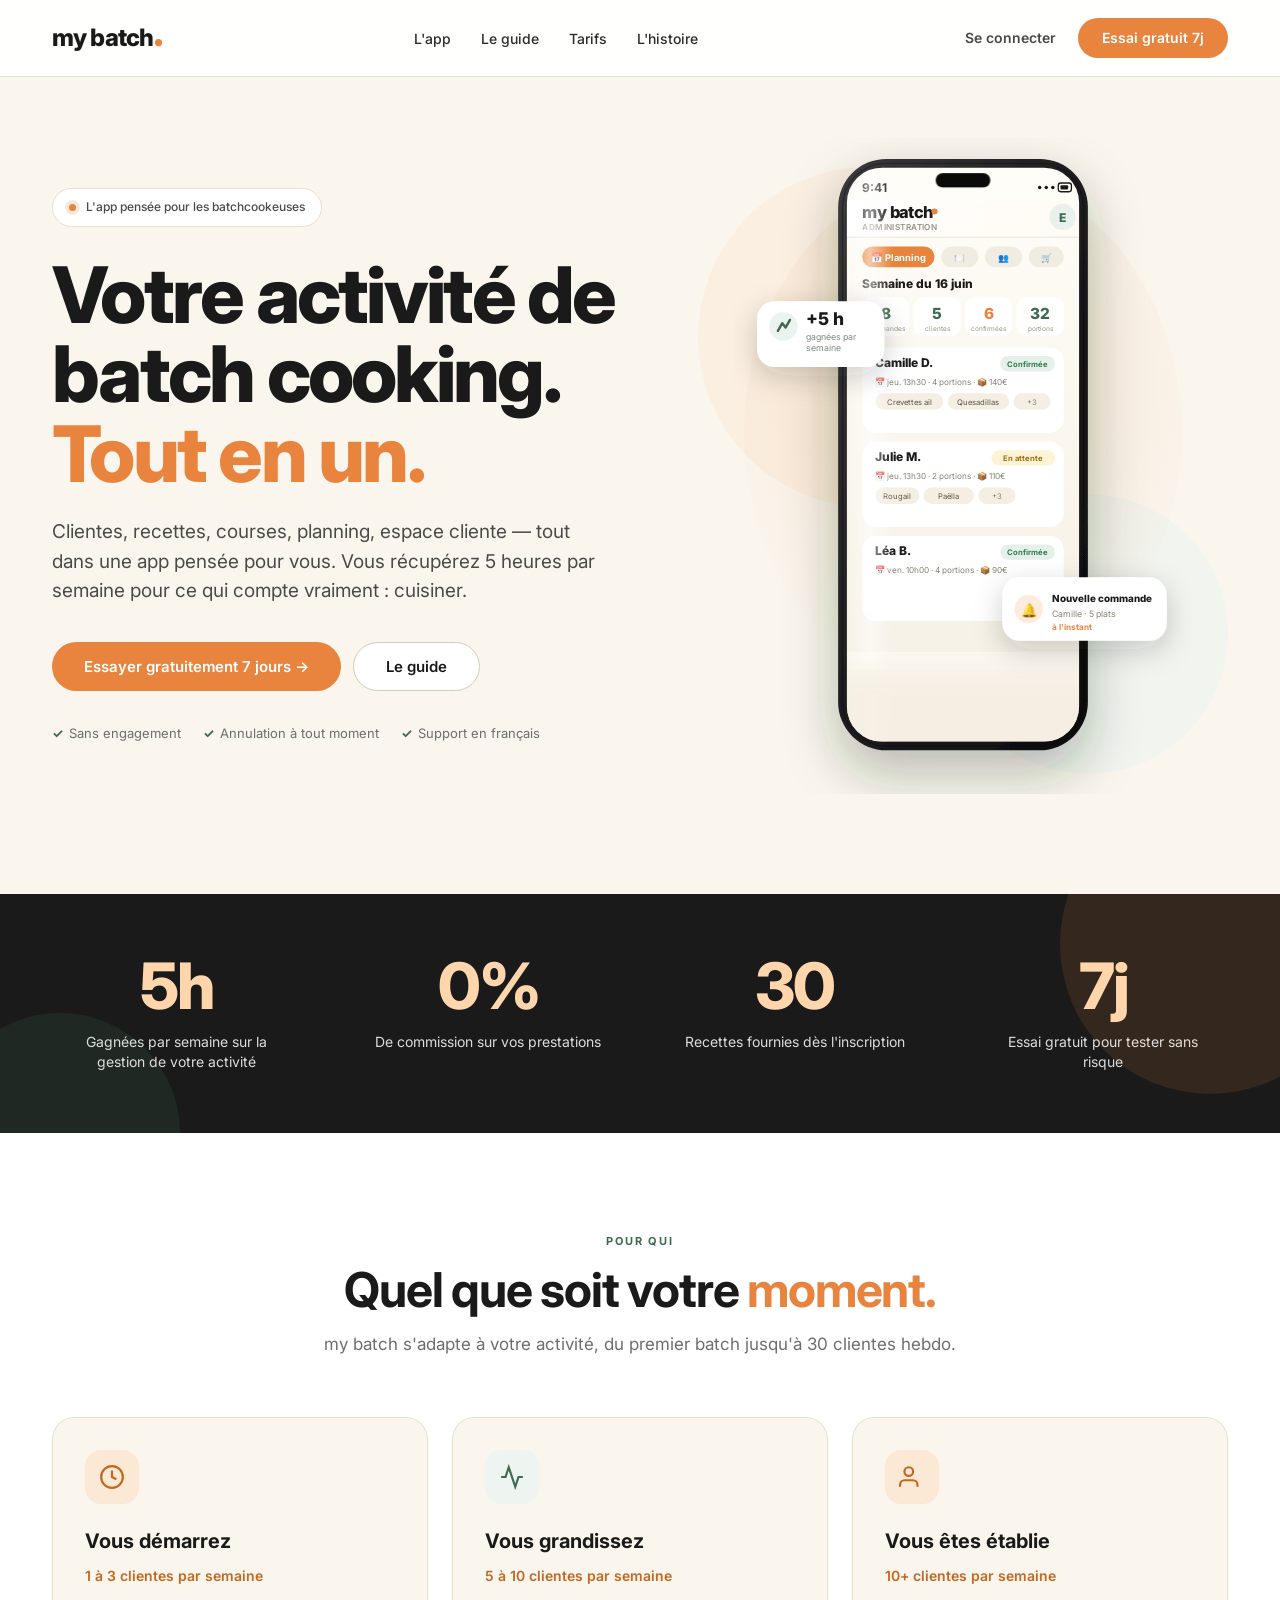
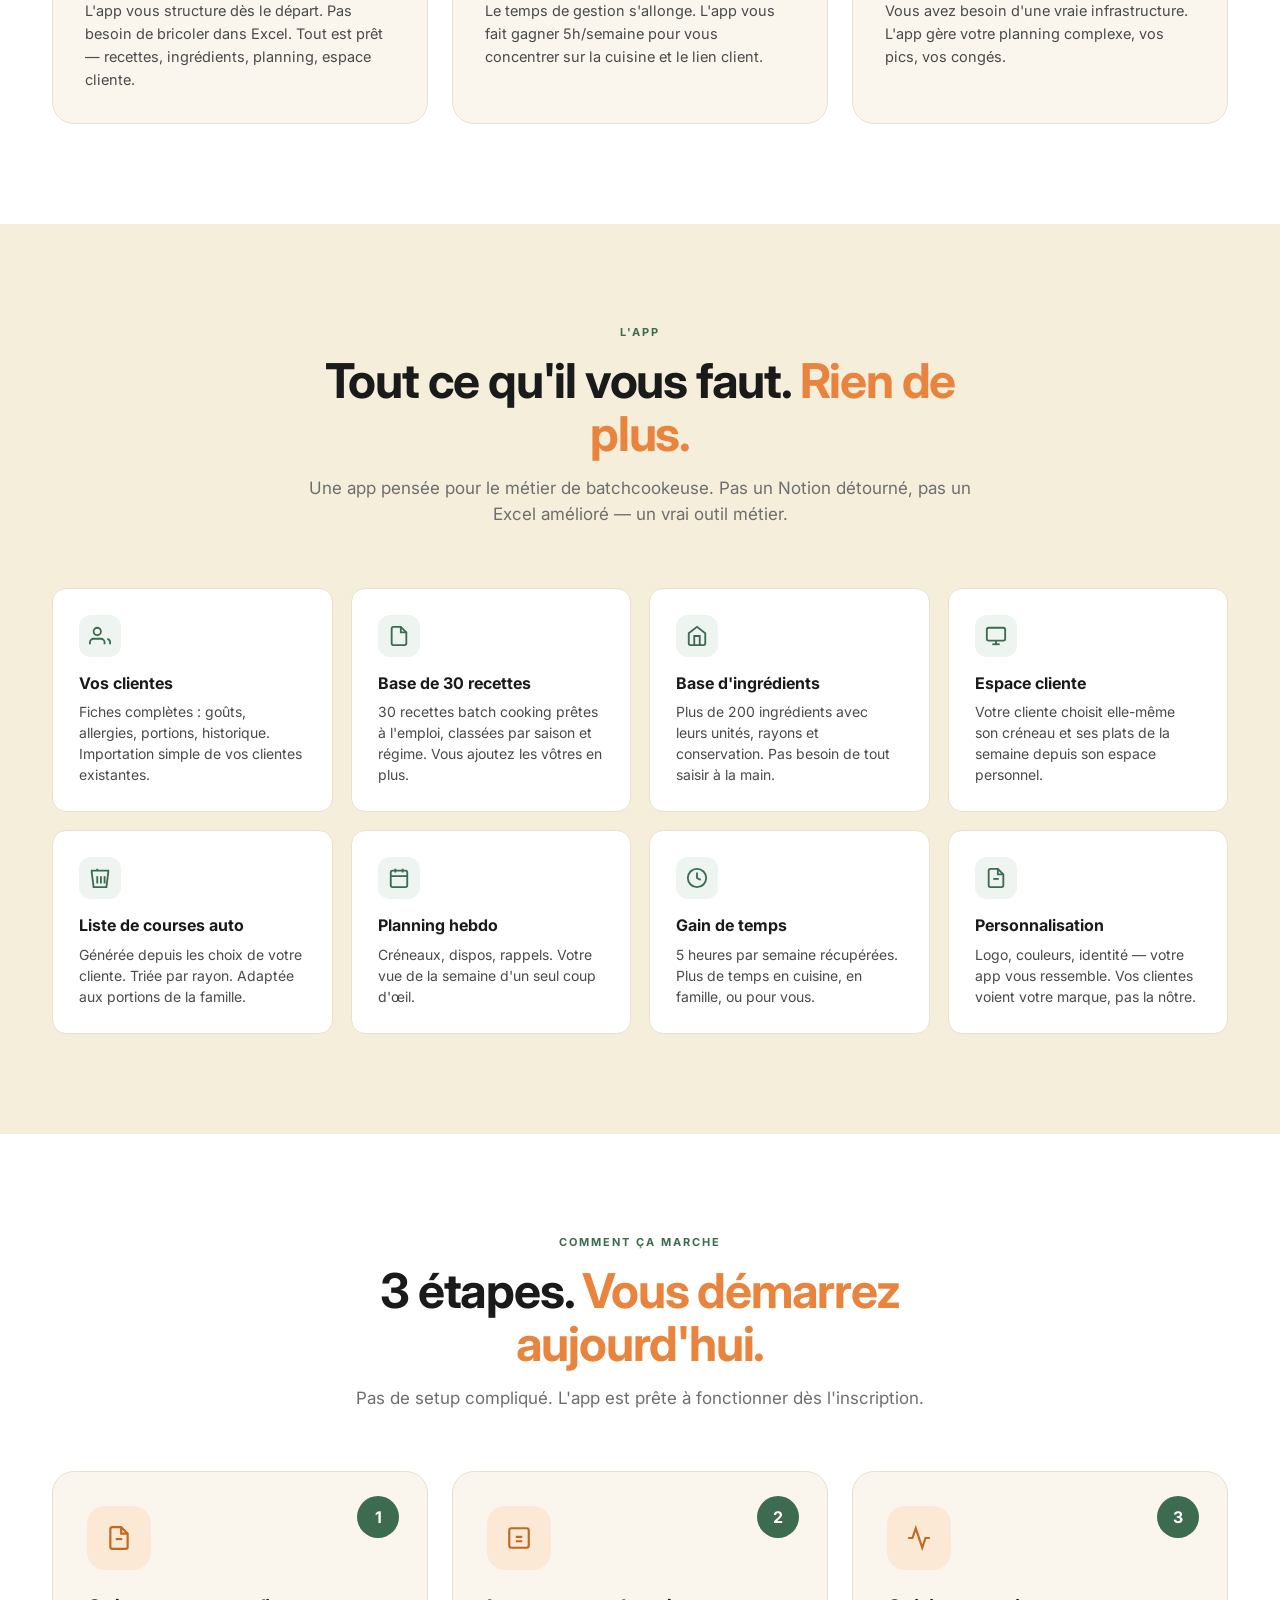
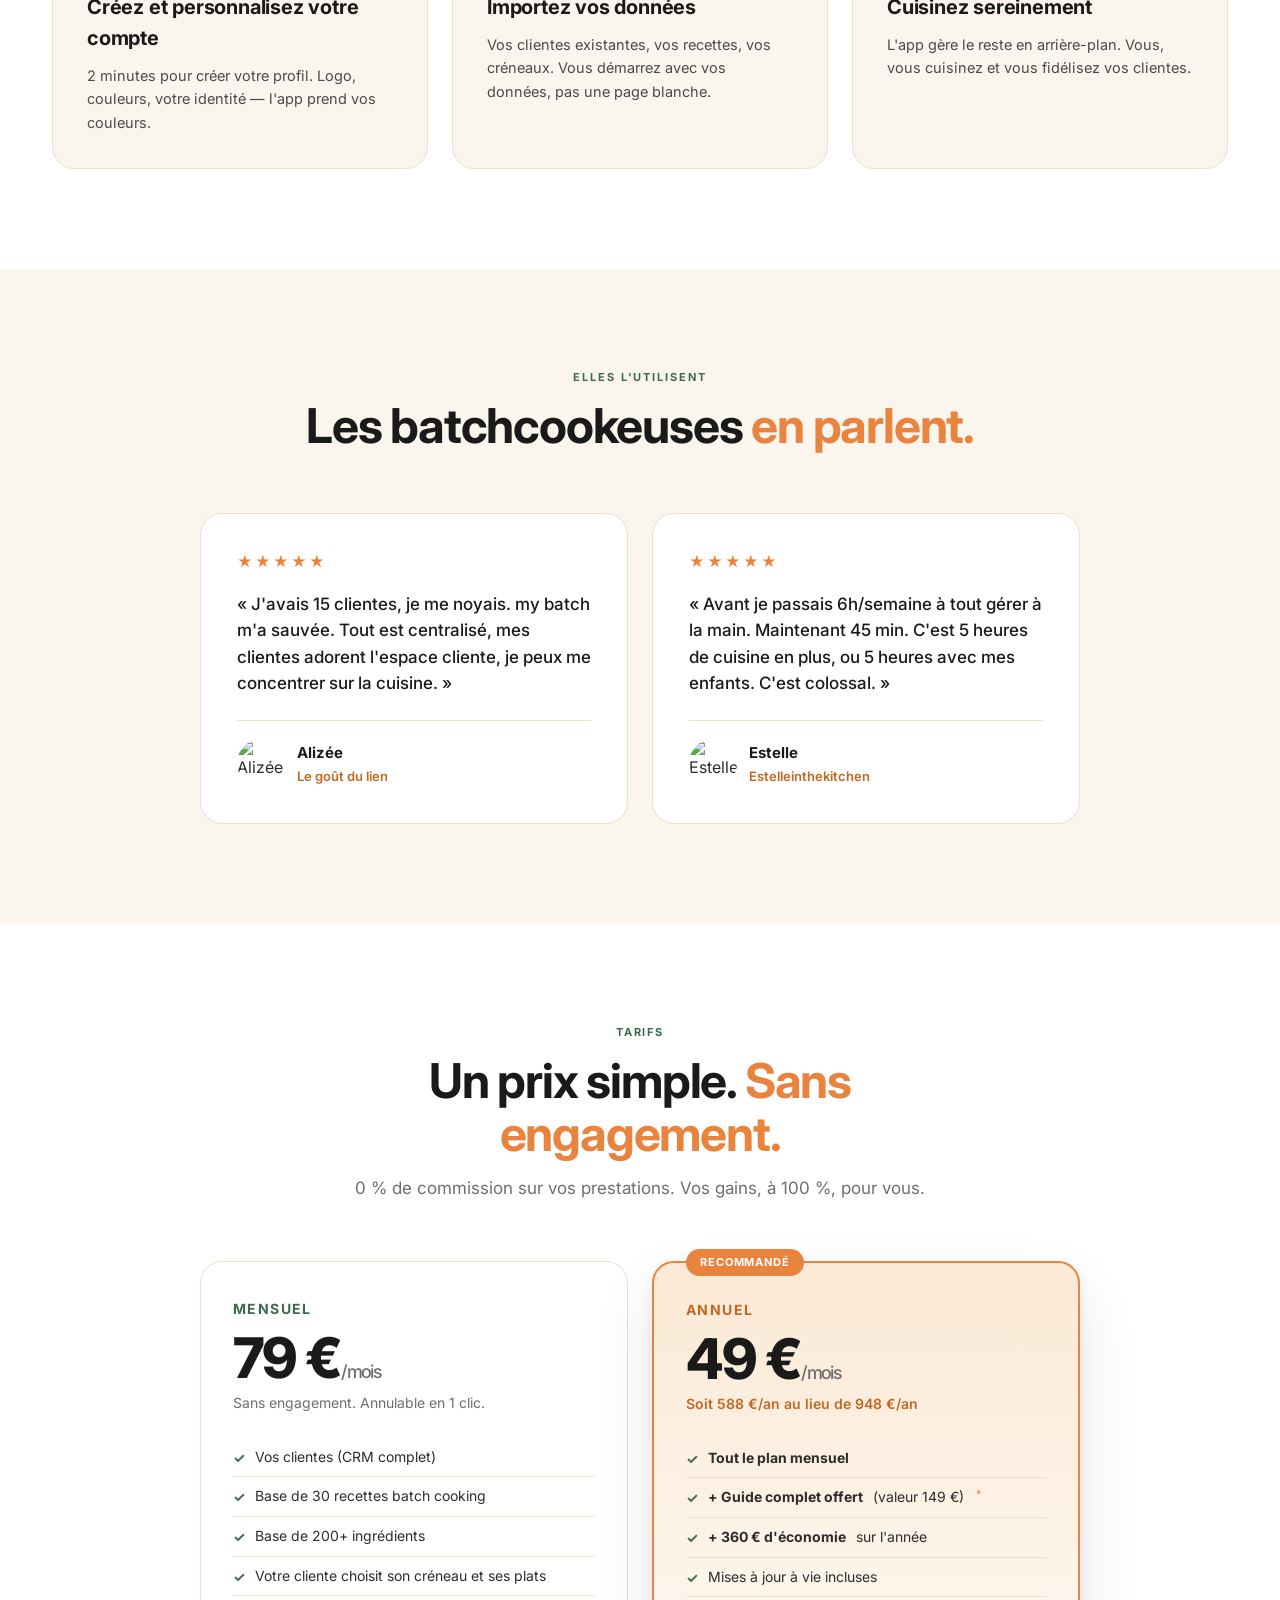
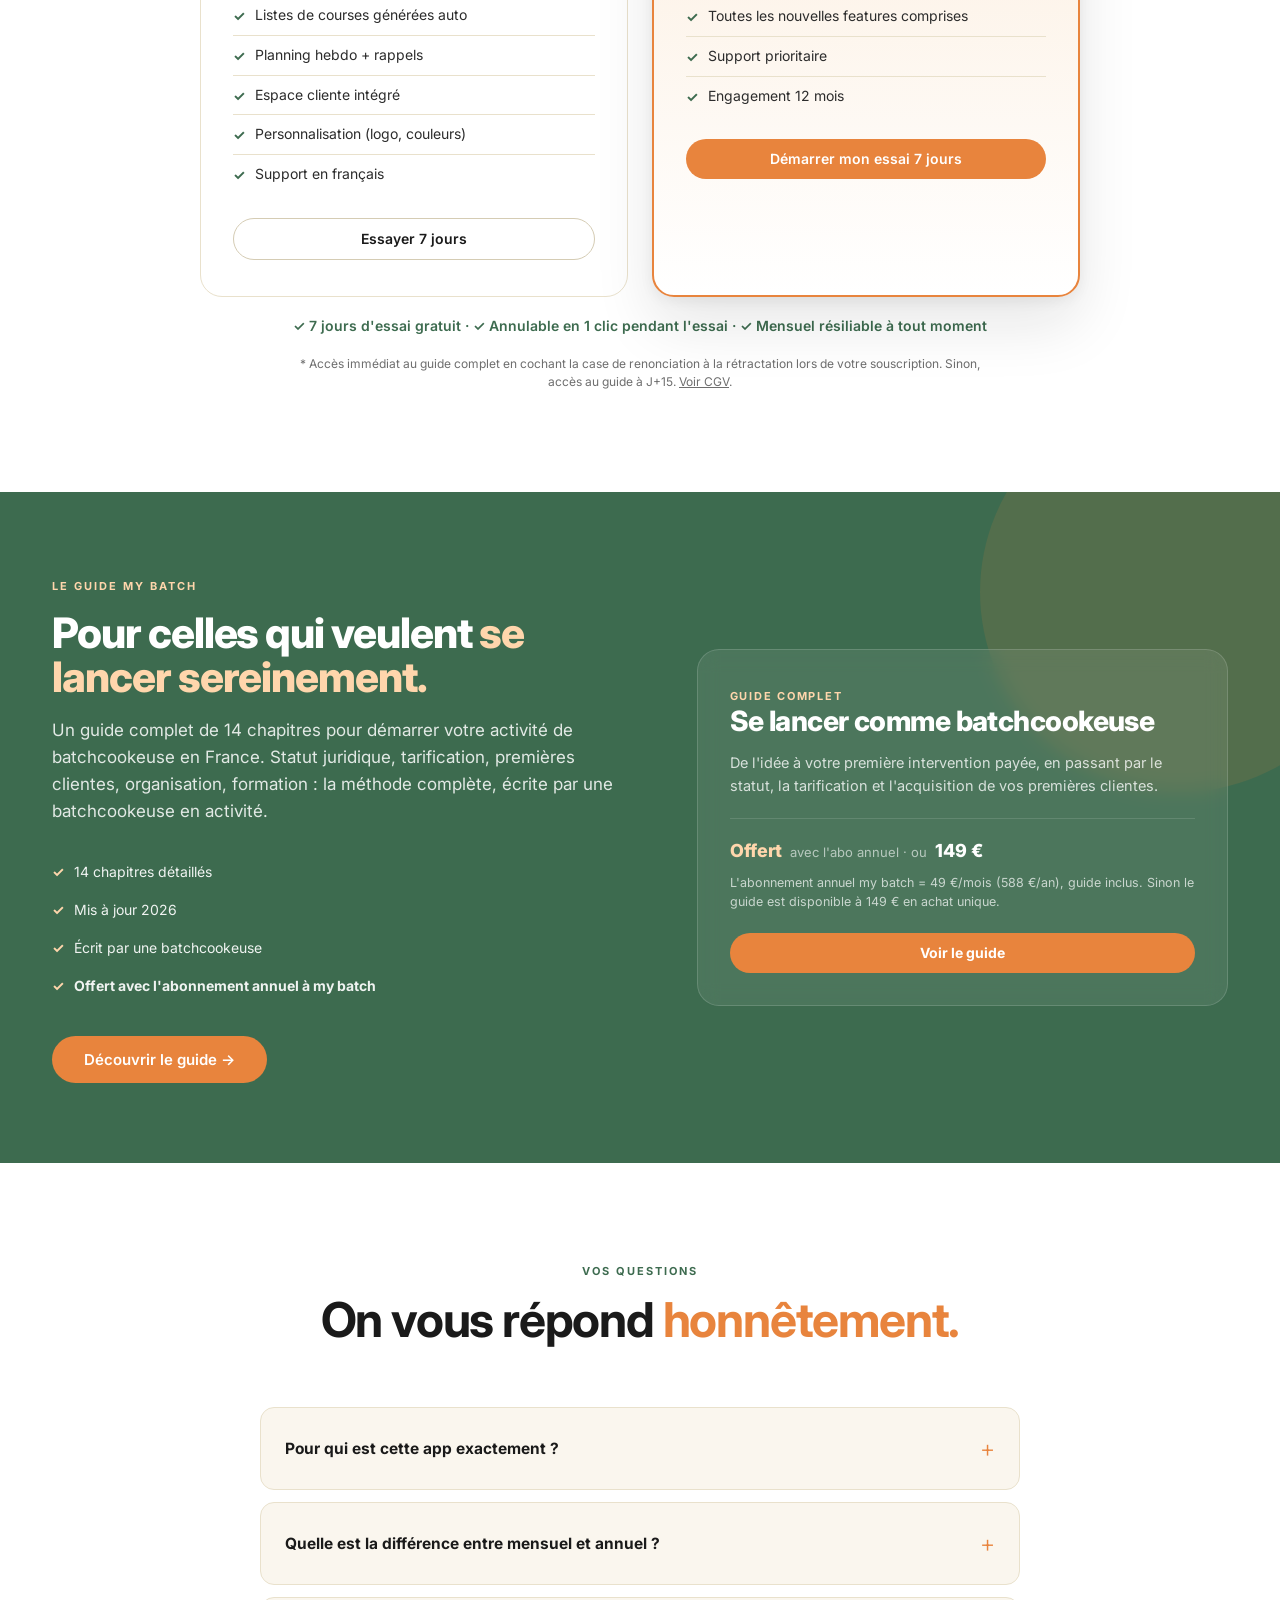
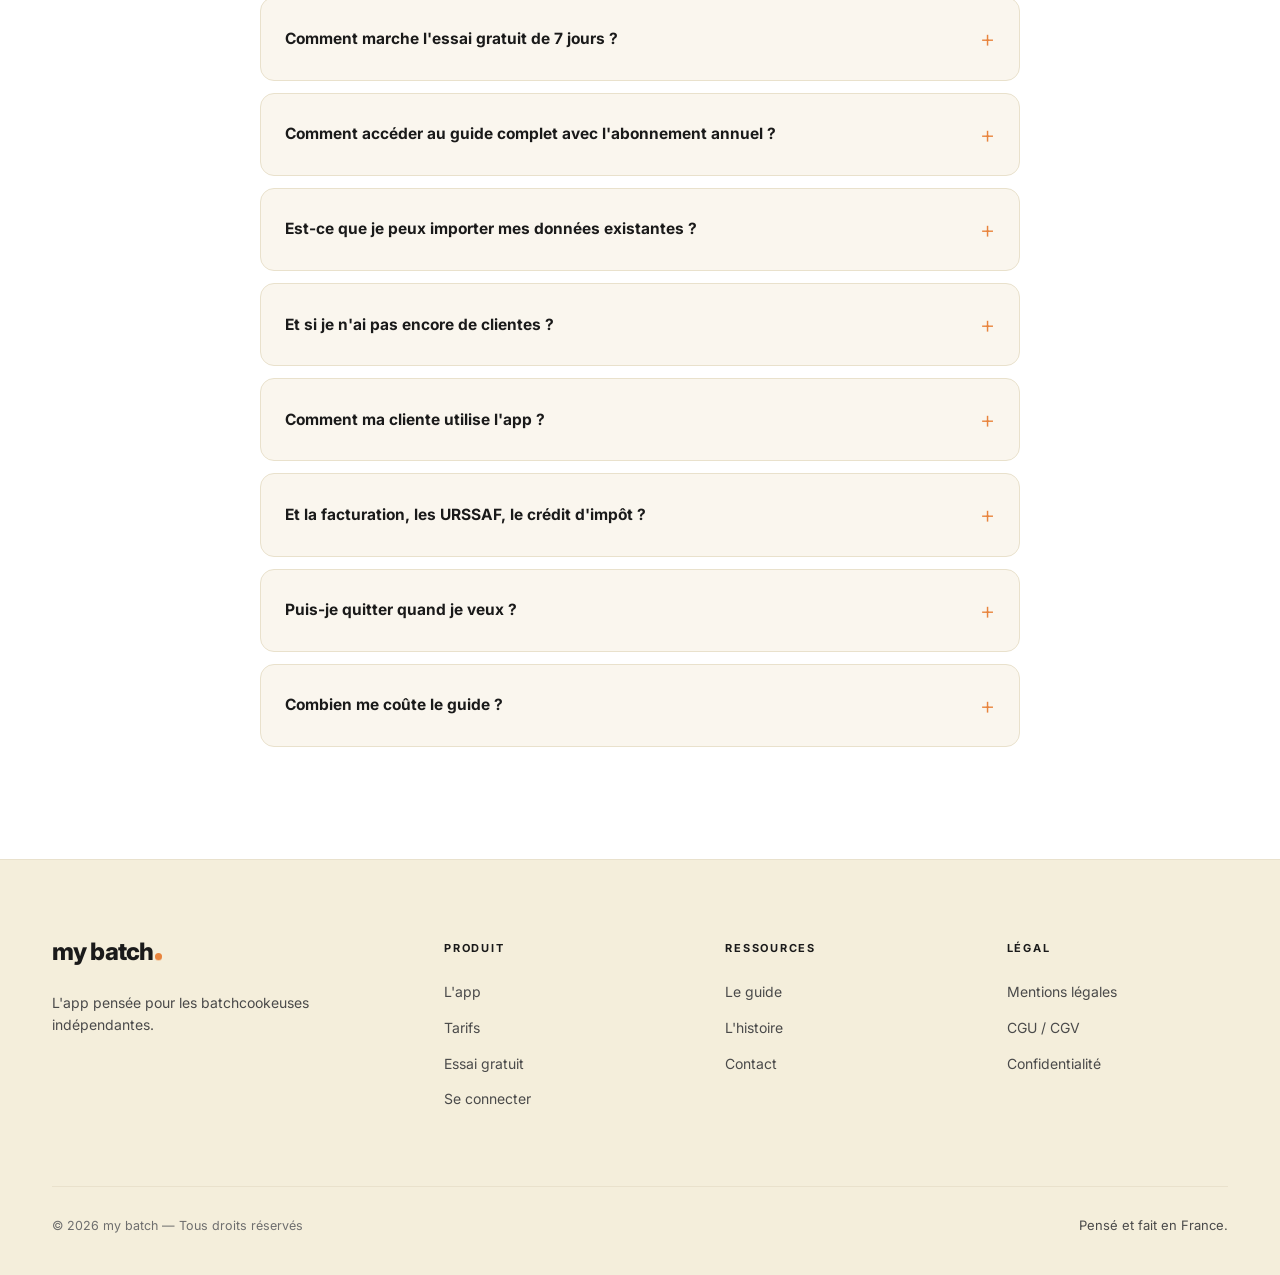
==== commit 589c2a98: "Retire la banniere cookies de toutes les pages" ====
--- a/index.html
+++ b/index.html
@@ -607,8 +607,5 @@
     </div>
   </div>
 </footer>
-
-<div id="cookie-banner" style="display:none;position:fixed;bottom:20px;left:20px;right:20px;max-width:560px;margin:0 auto;background:#1A1A1A;color:#fff;padding:18px 22px;border-radius:14px;box-shadow:0 8px 32px rgba(0,0,0,.25);z-index:9999;font-family:Inter,sans-serif;font-size:13.5px;line-height:1.55;align-items:center;gap:16px;flex-wrap:wrap"><div style="flex:1;min-width:240px">my batch n'utilise <strong>aucun cookie de tracking</strong>. Juste un cookie technique pour mémoriser votre choix. <a href="confidentialite.html" style="color:#FFD6AC;text-decoration:underline">En savoir plus</a></div><button id="cookie-ok" style="background:#E8843D;color:#fff;border:none;padding:10px 22px;border-radius:999px;font-weight:600;font-size:13px;cursor:pointer;font-family:inherit">OK</button></div>
-<script>(function(){if(!localStorage.getItem('mb_cookie_v1')){var b=document.getElementById('cookie-banner');b.style.display='flex';}document.getElementById('cookie-ok').onclick=function(){localStorage.setItem('mb_cookie_v1','1');document.getElementById('cookie-banner').style.display='none';};})();</script>
 </body>
 </html>
